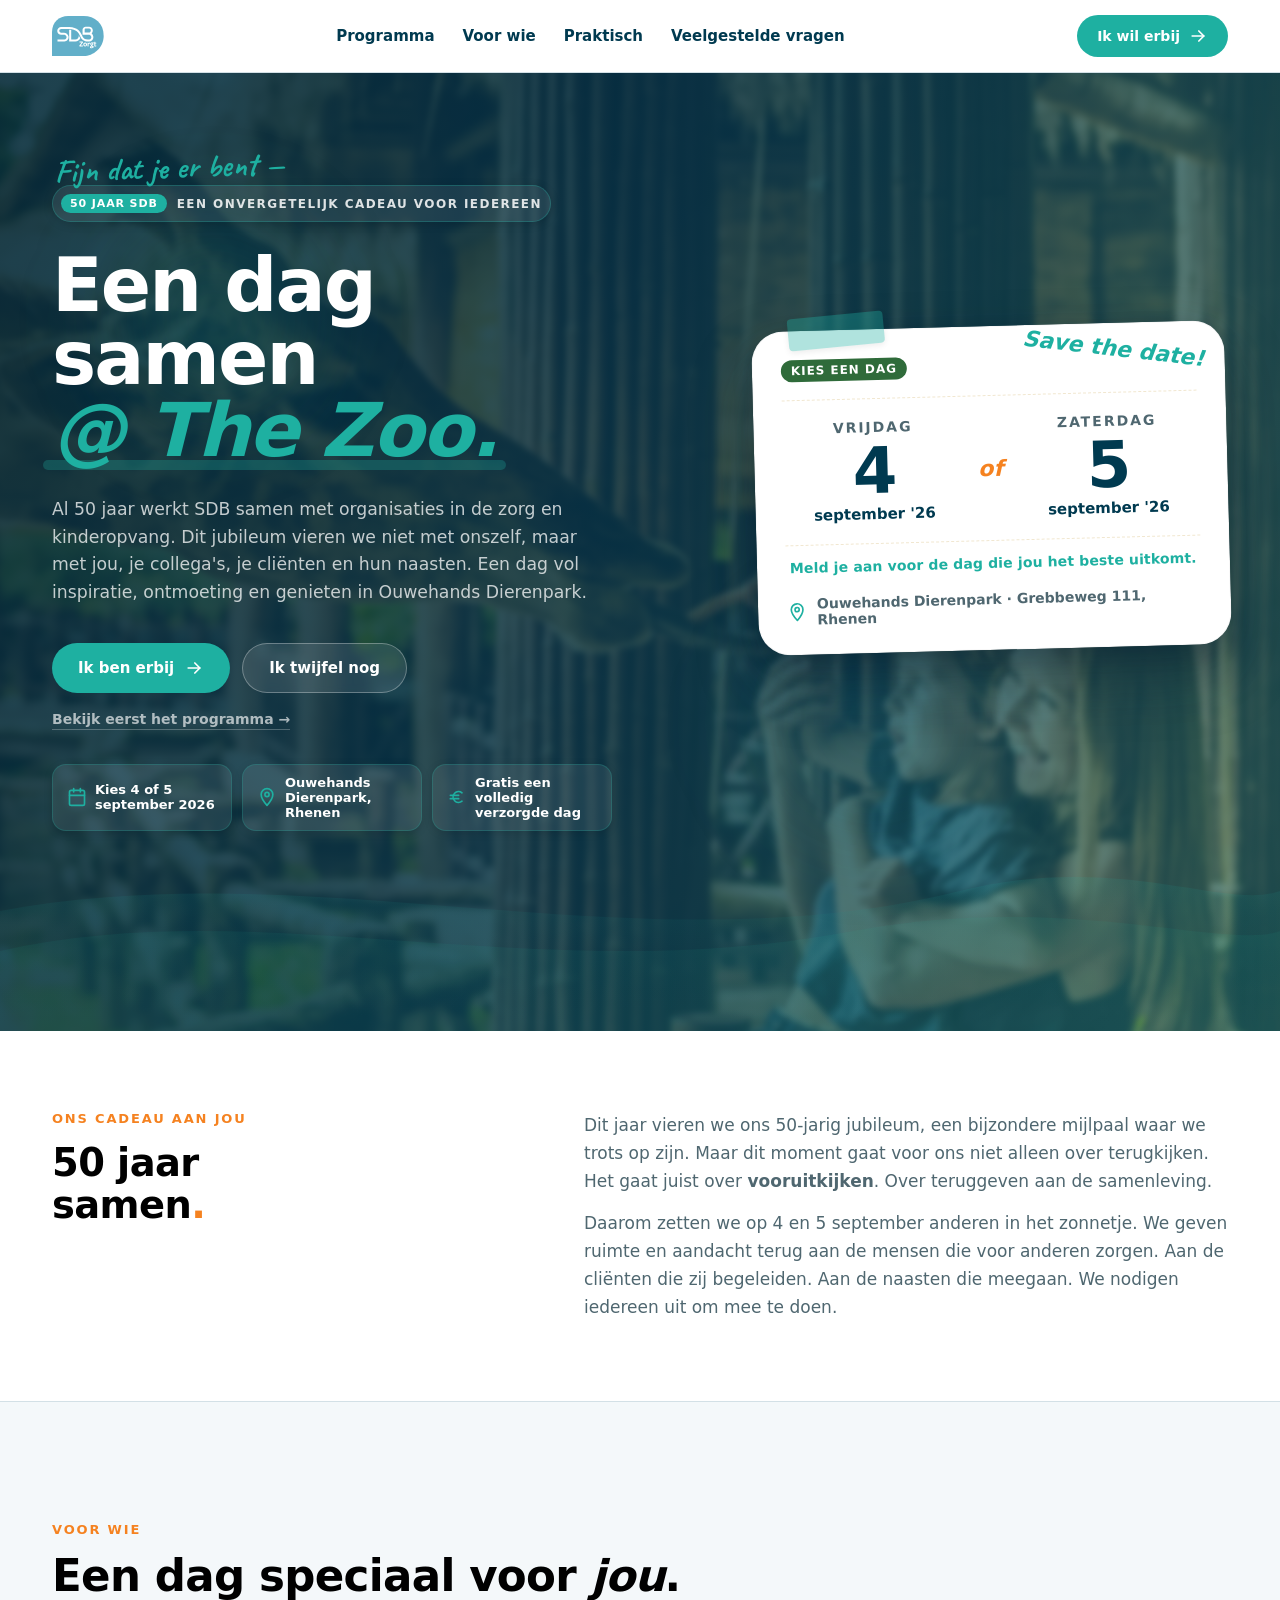
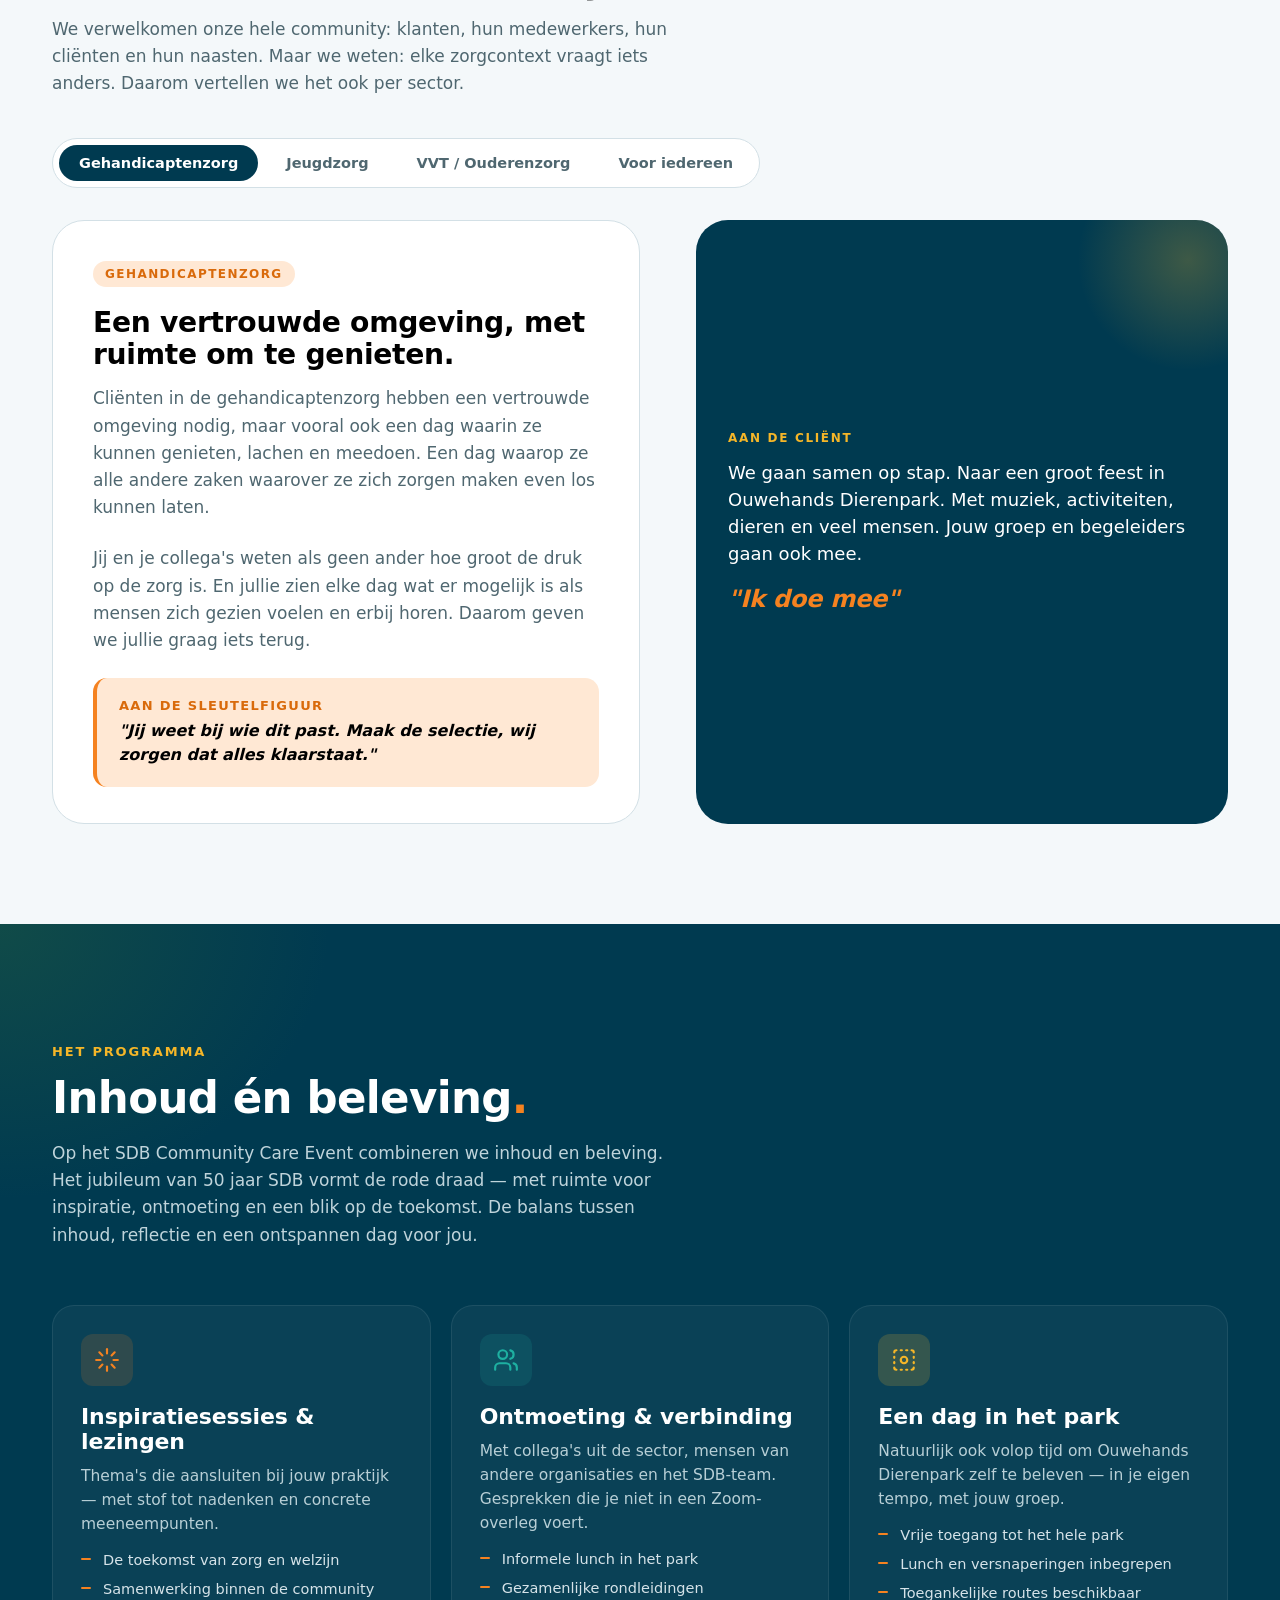
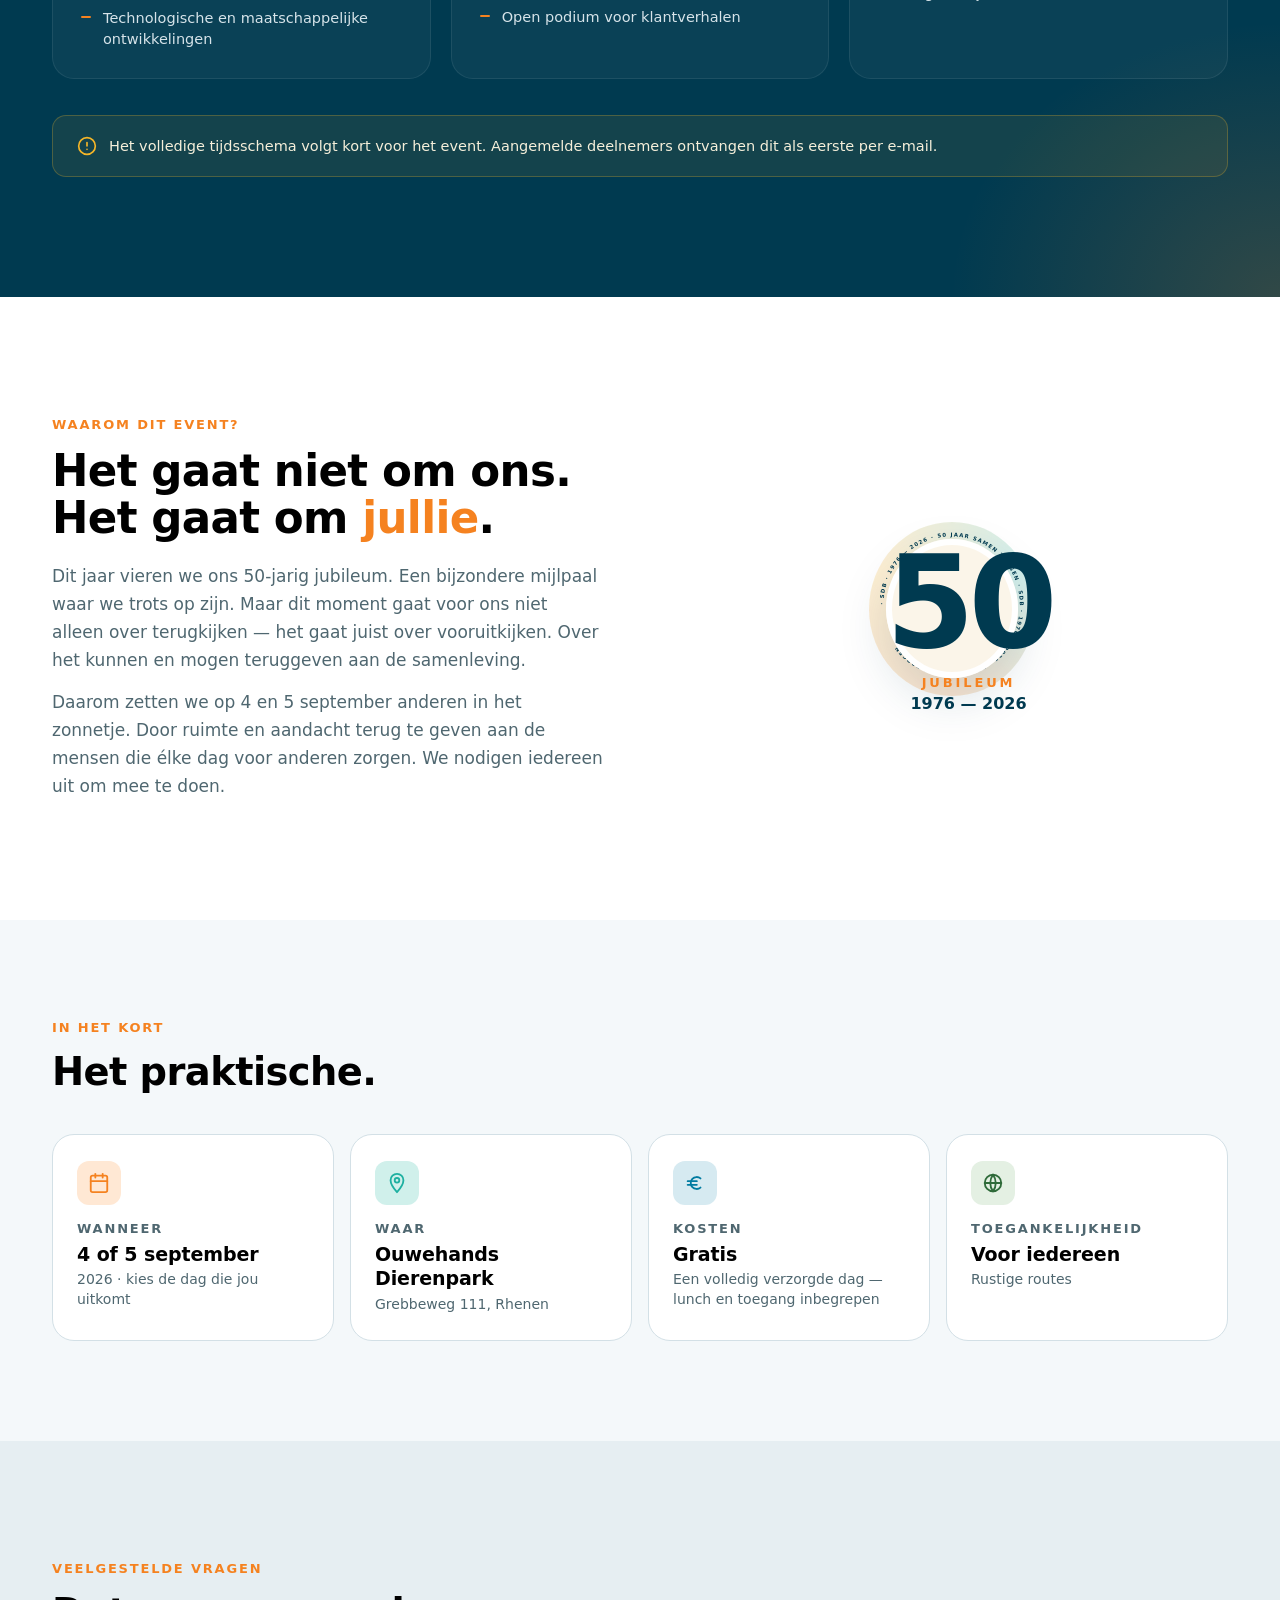
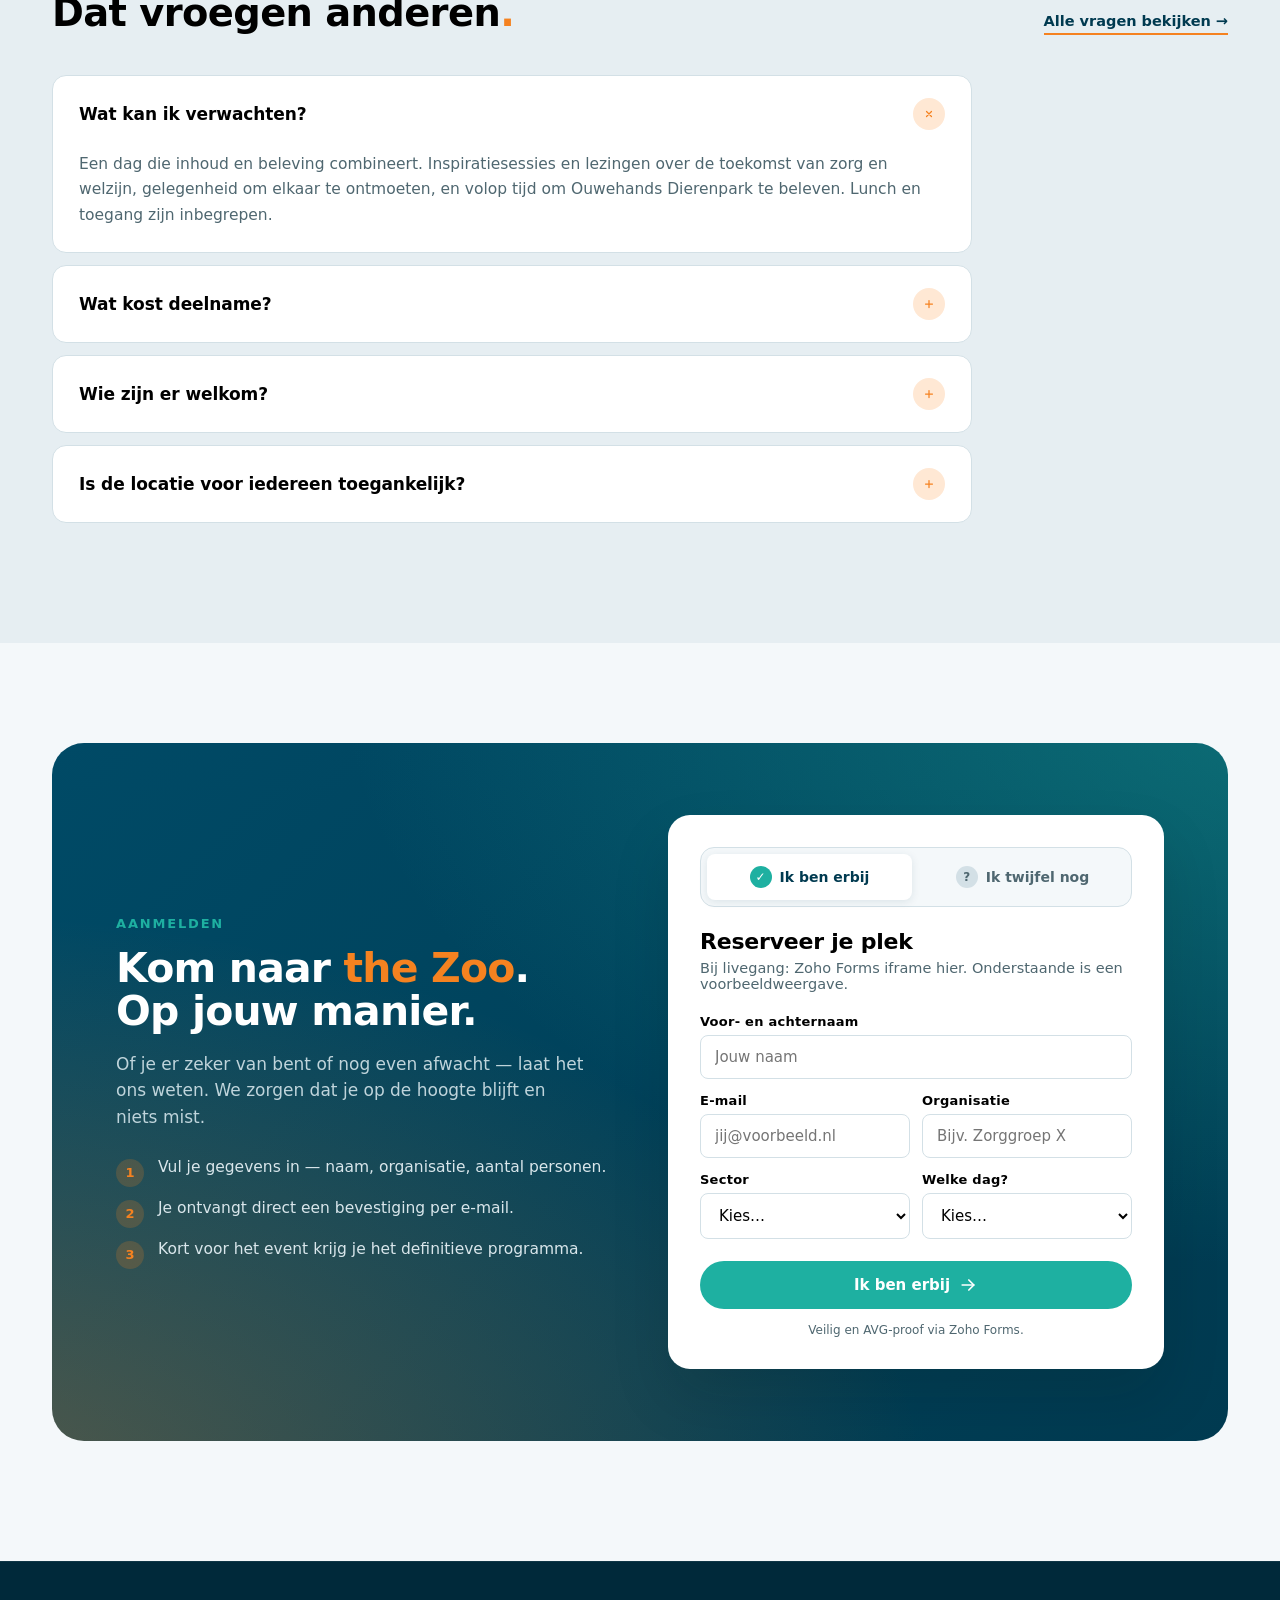
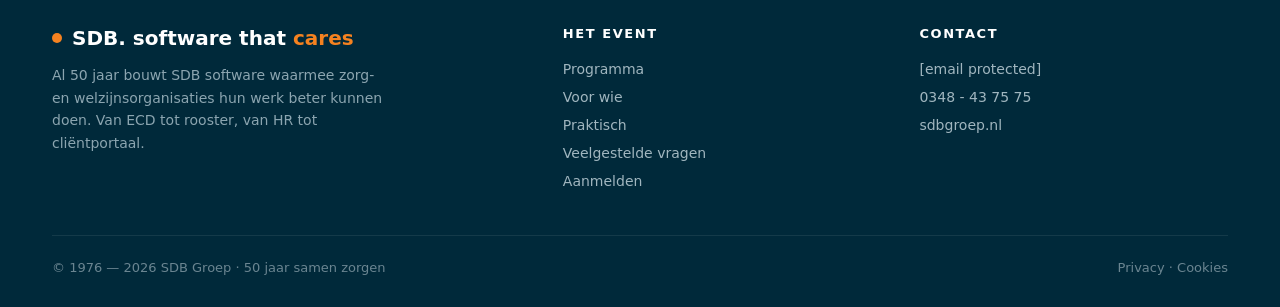
==== index.html @ 5f82a152 "Update index.html" ====
<!doctype html>
<html lang="nl">
<head>
<meta charset="utf-8" />
<meta name="viewport" content="width=device-width,initial-scale=1" />
<title>SDB Community Care Event @ The Zoo · 4 of 5 september 2026</title>
<meta name="description" content="SDB viert 50 jaar. Op 4 of 5 september organiseren we een bijzondere dag in Ouwehands Dierenpark — kies de dag die jou het beste uitkomt." />
<link rel="preconnect" href="https://fonts.googleapis.com" />
<link rel="preconnect" href="https://fonts.gstatic.com" crossorigin />
<link rel="stylesheet" href="https://fonts.googleapis.com/css2?family=Caveat:wght@600;700&display=swap" />
<link rel="stylesheet" href="colors_and_type.css" />
<style>
  * { box-sizing: border-box; margin: 0; padding: 0; }
  a { color: inherit; text-decoration: none; }
  img { display: block; max-width: 100%; }
  ::selection { background: #F58220; color: #fff; }

  :root {
    --event-green: #2F6B3A;        /* safari / park green */
    --event-green-deep: #1E4A26;
    --event-green-soft: #E4F0E3;
    --event-sun: #F5B628;           /* warm sunny accent */
    --event-sand: #FBF5E9;          /* warm cream for surfaces */
    --event-sand-deep: #F1E7D0;
  }

  body {
    background: var(--sdb-paper);
    overflow-x: hidden;
  }

  .wrap {
    width: 100%;
    max-width: 1240px;
    margin: 0 auto;
    padding: 0 32px;
  }
  @media (max-width: 640px) { .wrap { padding: 0 20px; } }

  /* ============ NAV ============ */
  .nav-outer {
    position: sticky; top: 0; z-index: 50;
    background: #fff;
    color: var(--sdb-navy);
    border-bottom: 1px solid var(--sdb-line);
    box-shadow: 0 1px 8px rgba(0,58,80,0.06);
  }
  .nav-links { color: var(--sdb-navy); }
  .nav-links a { color: var(--sdb-navy); font-weight: 700; }
  .nav-links a:hover { color: var(--sdb-teal); }
  .nav-logo { color: var(--sdb-navy); }
  .nav {
    display: flex; align-items: center; justify-content: space-between;
    height: 72px;
  }
  .nav-logo {
    display: flex; align-items: center;
    line-height: 1;
  }
  .nav-logo .dot { display: none; }
  .nav-logo svg.sdb-logo {
    height: 40px;
    width: auto;
    display: block;
  }
  .nav-links {
    display: flex; gap: 28px;
    font-weight: 700; font-size: 15px;
    color: var(--sdb-navy);
  }
  .nav-links a { color: var(--sdb-navy); }
  .nav-links a:hover { color: var(--sdb-teal); }
  .nav-cta {
    display: inline-flex; align-items: center; gap: 8px;
    padding: 11px 20px;
    background: var(--sdb-teal);
    color: #fff; border-radius: var(--r-pill);
    font-weight: 700; font-size: 14px;
    transition: background .15s ease, transform .15s ease;
  }
  .nav-cta:hover { background: #178A7D; }
  .nav-cta:active { transform: translateY(1px); }
  @media (max-width: 820px) { .nav-links { display: none; } }

  /* ============ HERO (navy/teal — huisstijl) ============ */
  /* ============ HERO (foto + navy/teal overlay) ============ */

  /* Blurred photo layer via pseudo-element so blur doesn't affect content */
  .hero::before {
    content: "";
    position: absolute; inset: 0; z-index: 0;
    background-image: url('dierentuin-header-v1.jpeg');
    background-size: 120%;
    background-position: center 35%;
    filter: blur(3px) brightness(0.7);
    transform: scale(1.05); /* prevent blur edge bleed */
  }

  .hero {
    position: relative;
    isolation: isolate;
    color: #fff;
    padding: 72px 0 200px;
    overflow: hidden;
  }

  /* Navy/teal gradient overlay on top of the photo */
  .hero::after {
    content: "";
    position: absolute; inset: 0; z-index: 1;
    background:
      linear-gradient(
        105deg,
        rgba(0, 42, 58, 0.82) 0%,
        rgba(0, 58, 80, 0.72) 45%,
        rgba(30, 176, 161, 0.35) 100%
      );
    pointer-events: none;
  }

  /* Glow orbs — subtle, on top of overlay */
  .hero .glow {
    position: absolute; z-index: 2; pointer-events: none;
    border-radius: 50%; filter: blur(40px);
    animation: glowDrift 16s ease-in-out infinite;
  }
  .hero .glow.g1 {
    top: 10%; left: 5%;
    width: 300px; height: 300px;
    background: radial-gradient(circle, rgba(30,176,161,0.18), transparent 70%);
  }
  .hero .glow.g2 {
    top: 50%; left: 55%;
    width: 340px; height: 340px;
    background: radial-gradient(circle, rgba(0,151,197,0.12), transparent 70%);
    animation-delay: -6s;
  }
  .hero .glow.g3 { display: none; }
  @keyframes glowDrift {
    0%,100% { transform: translate(0,0) scale(1); }
    50%     { transform: translate(16px,-12px) scale(1.07); }
  }

  /* Bottom wave */
  .hero .hills {
    position: absolute; left: 0; right: 0; bottom: 0; z-index: 3;
    width: 100%; height: 200px;
    pointer-events: none;
  }
  .hero .ribbon { display: none; }
  .hero .scene  { display: none; }
  .hero .sun    { display: none; }
  .hero .leaf   { display: none; }
  .hero-greeting {
    display: block;
    font-family: "Caveat", cursive;
    font-weight: 700;
    font-size: 32px;
    color: var(--sdb-teal);
    transform: rotate(-2deg);
    margin-bottom: 8px;
    margin-left: 2px;
    line-height: 1;
  }
  .hero-inner {
    position: relative; z-index: 4;
    display: grid;
    grid-template-columns: 1.15fr 0.85fr;
    gap: 64px;
    align-items: center;
  }
  @media (max-width: 960px) {
    .hero-inner { grid-template-columns: 1fr; gap: 48px; }
  }
  .hero-eyebrow {
    display: inline-flex; align-items: center; gap: 10px;
    padding: 8px 8px 8px 8px;
    border-radius: var(--r-pill);
    background: rgba(255,255,255,0.08);
    border: 1px solid rgba(30,176,161,0.3);
    font-weight: 700; font-size: 12px;
    letter-spacing: 0.12em; text-transform: uppercase;
    color: rgba(255,255,255,0.85);
    margin-bottom: 28px;
    box-shadow: 0 2px 10px rgba(0,0,0,0.15);
  }
  .hero-eyebrow .jubileum {
    background: var(--sdb-teal);
    color: #fff; font-weight: 700;
    padding: 3px 9px; border-radius: 999px;
    font-size: 11px;
    letter-spacing: 0.08em;
  }
  .hero h1 {
    font-weight: 700;
    font-size: clamp(42px, 5.8vw, 80px);
    line-height: 0.98;
    letter-spacing: -0.025em;
  }
  .hero h1 .acc { color: var(--sdb-teal); }
  .hero h1 .zoo {
    position: relative; display: inline-block;
    color: var(--sdb-teal);
    font-style: italic;
  }
  .hero h1 .zoo::after {
    content: ""; position: absolute;
    left: -2%; right: -2%; bottom: -2px; height: 10px;
    background: var(--sdb-teal);
    border-radius: 999px;
    opacity: 0.28;
  }
  .hero h1 { color: #fff; }
  .hero-sub {
    margin-top: 28px;
    font-size: clamp(17px, 1.35vw, 20px);
    line-height: 1.6;
    color: rgba(255,255,255,0.75);
    max-width: 560px;
  }
  .hero-ctas {
    margin-top: 36px;
    display: flex; gap: 12px; flex-wrap: wrap;
  }
  .btn {
    display: inline-flex; align-items: center; gap: 10px;
    padding: 15px 26px;
    border-radius: var(--r-pill);
    font-weight: 700; font-size: 15px;
    cursor: pointer; border: 0;
    transition: transform .15s ease, background .15s ease;
    font-family: var(--font-sans);
  }
  .btn-primary { background: var(--sdb-teal); color: #fff; }
  .btn-primary:hover { background: #178A7D; }
  .btn-primary:active { transform: translateY(1px); }
  .btn-ghost {
    background: rgba(255,255,255,0.1); color: #fff;
    border: 1.5px solid rgba(255,255,255,0.3);
    backdrop-filter: blur(4px); -webkit-backdrop-filter: blur(4px);
  }
  .btn-ghost:hover { border-color: rgba(255,255,255,0.7); background: rgba(255,255,255,0.15); }
  .hero .btn-ghost { backdrop-filter: blur(4px); -webkit-backdrop-filter: blur(4px); }
  .btn-dark { background: var(--sdb-navy); color: #fff; }
  .btn-dark:hover { background: var(--sdb-navy-2); }

  .hero-meta {
    margin-top: 36px;
    display: grid;
    grid-template-columns: repeat(3, 1fr);
    gap: 10px;
    font-size: 13.5px; font-weight: 700;
    color: #fff;
    max-width: 560px;
  }
  .hero-meta span {
    display: flex; align-items: center; gap: 8px;
    padding: 10px 14px;
    background: rgba(255,255,255,0.08);
    border: 1px solid rgba(30,176,161,0.25);
    border-radius: var(--r-md);
    box-shadow: 0 2px 8px rgba(0,0,0,0.12);
    font-size: 13px;
  }
  .hero-meta svg { flex: none; color: var(--sdb-teal); }

  .hero-cta-sub {
    margin-top: 16px;
  }
  .hero-cta-sub a {
    font-size: 14px; font-weight: 700;
    color: rgba(255,255,255,0.65);
    border-bottom: 1px solid rgba(255,255,255,0.25);
    padding-bottom: 2px;
    transition: color .15s ease, border-color .15s ease;
  }
  .hero-cta-sub a:hover {
    color: #fff;
    border-color: rgba(255,255,255,0.6);
  }
  .save-card {
    position: relative;
    background: #fff;
    color: var(--sdb-ink);
    border-radius: var(--r-xl);
    padding: 28px 28px 26px;
    box-shadow: 0 30px 60px rgba(0,20,40,0.35), 0 8px 20px rgba(0,20,40,0.15);
    transform: rotate(-1.5deg);
    border: 1px solid rgba(0,0,0,0.04);
  }
  .save-card::before {
    content: ""; position: absolute;
    top: -16px; left: 36px;
    width: 96px; height: 32px;
    background: rgba(30,176,161,0.35);
    border-radius: 4px;
    transform: rotate(-4deg);
    box-shadow: 0 2px 6px rgba(0,0,0,0.08);
  }
  .save-card-head {
    display: flex; align-items: center; gap: 10px;
    font-size: 12px; font-weight: 700;
    letter-spacing: 0.16em; text-transform: uppercase;
    color: var(--event-green);
    margin-bottom: 18px;
  }
  .save-card-head .pill {
    background: var(--event-green); color: #fff;
    padding: 4px 10px; border-radius: 999px;
    letter-spacing: 0.08em;
  }
  .save-date {
    display: grid;
    grid-template-columns: 1fr auto 1fr;
    gap: 14px; align-items: center;
    padding: 20px 0;
    border-top: 1.5px dashed var(--event-sand-deep);
    border-bottom: 1.5px dashed var(--event-sand-deep);
  }
  .save-date .d {
    text-align: center;
  }
  .save-date .d .day {
    font-size: 14px; font-weight: 700;
    letter-spacing: 0.14em; text-transform: uppercase;
    color: var(--fg-2);
  }
  .save-date .d .n {
    font-size: 64px; font-weight: 700;
    line-height: 1; letter-spacing: -0.04em;
    color: var(--sdb-navy);
    margin: 4px 0 2px;
  }
  .save-date .d .m {
    font-size: 15px; font-weight: 700;
    color: var(--sdb-navy);
  }
  .save-date .amp {
    font-size: 22px; font-weight: 700;
    color: var(--sdb-orange);
    font-style: italic;
    letter-spacing: 0.02em;
    align-self: center;
    text-transform: lowercase;
  }
  .save-foot {
    margin-top: 20px;
    display: flex; gap: 10px; align-items: center;
    font-size: 14px; color: var(--fg-2);
    font-weight: 700;
  }
  .save-foot svg { color: var(--sdb-teal); flex: none; }
  .save-hint {
    margin-top: 14px;
    font-size: 14px;
    font-weight: 600;
    color: var(--sdb-teal);
    text-align: center;
    letter-spacing: 0.01em;
  }
  .save-scribble {
    position: absolute; top: 12px; right: 18px;
    font-size: 22px; color: var(--sdb-teal);
    font-weight: 700; font-style: italic;
    transform: rotate(8deg);
  }

  /* ============ WELCOME / INTRO BAND ============ */
  .intro-band {
    background: #fff;
    padding: 80px 0;
    border-bottom: 1px solid var(--sdb-line);
  }
  .intro-grid {
    display: grid;
    grid-template-columns: 1fr 1.4fr;
    gap: 72px;
    align-items: start;
  }
  @media (max-width: 900px) { .intro-grid { grid-template-columns: 1fr; gap: 32px; } }
  .eyebrow {
    font-weight: 700; font-size: 13px;
    letter-spacing: 0.14em; text-transform: uppercase;
    color: var(--sdb-orange); margin-bottom: 16px;
  }
  .intro-grid h2 {
    font-weight: 700; font-size: clamp(28px, 3vw, 42px);
    line-height: 1.1; letter-spacing: -0.015em;
  }
  .intro-grid h2 .hl { color: var(--sdb-orange); }
  .intro-grid p {
    font-size: 17px; line-height: 1.65; color: var(--fg-2);
  }
  .intro-grid p + p { margin-top: 14px; }

  /* ============ AUDIENCE / DOELGROEP ============ */
  .audience {
    padding: 120px 0 100px;
    background: var(--sdb-paper);
  }
  .aud-head {
    max-width: 780px;
    margin-bottom: 40px;
  }
  .aud-head h2 {
    font-weight: 700; font-size: clamp(32px, 3.4vw, 48px);
    line-height: 1.08; letter-spacing: -0.015em;
    margin-bottom: 16px;
  }
  .aud-head p {
    font-size: 17px; line-height: 1.6; color: var(--fg-2);
    max-width: 60ch;
  }

  .aud-tabs {
    display: flex; gap: 8px;
    padding: 6px;
    background: #fff;
    border: 1px solid var(--sdb-line);
    border-radius: var(--r-pill);
    margin-bottom: 32px;
    width: fit-content;
    max-width: 100%;
    overflow-x: auto;
    scrollbar-width: none;
  }
  .aud-tabs::-webkit-scrollbar { display: none; }
  .aud-tab {
    padding: 10px 20px;
    border-radius: var(--r-pill);
    font-weight: 700; font-size: 14.5px;
    cursor: pointer; background: transparent;
    border: 0; color: var(--fg-2);
    font-family: var(--font-sans);
    white-space: nowrap;
    transition: background .15s ease, color .15s ease;
  }
  .aud-tab:hover { color: var(--sdb-ink); }
  .aud-tab.active {
    background: var(--sdb-navy); color: #fff;
  }

  .aud-panel {
    display: none;
    grid-template-columns: 1.05fr 0.95fr;
    gap: 56px;
    align-items: stretch;
  }
  .aud-panel.active { display: grid; }
  @media (max-width: 900px) { .aud-panel.active { grid-template-columns: 1fr; gap: 32px; } }

  .aud-body {
    background: #fff;
    border: 1px solid var(--sdb-line);
    border-radius: var(--r-xl);
    padding: 40px 40px 36px;
    display: flex; flex-direction: column;
  }
  @media (max-width: 640px) { .aud-body { padding: 28px; } }

  .aud-body .badge {
    display: inline-flex; align-items: center; gap: 8px;
    align-self: flex-start;
    font-size: 12px; font-weight: 700;
    letter-spacing: 0.12em; text-transform: uppercase;
    padding: 6px 12px; border-radius: 999px;
    margin-bottom: 20px;
  }
  .aud-body h3 {
    font-weight: 700; font-size: clamp(24px, 2.2vw, 32px);
    line-height: 1.15; letter-spacing: -0.01em;
    margin-bottom: 14px;
  }
  .aud-body .lede {
    font-size: 17px; line-height: 1.6; color: var(--fg-2);
    margin-bottom: 24px;
  }
  .aud-callout {
    background: var(--sdb-orange-soft);
    border-radius: var(--r-md);
    padding: 20px 22px;
    margin-top: auto;
    border-left: 4px solid var(--sdb-orange);
  }
  .aud-callout b {
    display: block;
    font-weight: 700; font-size: 13px;
    letter-spacing: 0.1em; text-transform: uppercase;
    color: var(--sdb-orange-deep);
    margin-bottom: 6px;
  }
  .aud-callout p {
    font-size: 16px; line-height: 1.5;
    color: var(--sdb-ink); font-weight: 700;
    font-style: italic;
  }

  .aud-side {
    display: flex; flex-direction: column; gap: 16px;
  }
  .aud-quote {
    background: var(--sdb-navy);
    color: #fff;
    border-radius: var(--r-xl);
    padding: 32px;
    flex: 1;
    display: flex; flex-direction: column;
    justify-content: center;
    position: relative; overflow: hidden;
  }
  .aud-quote::before {
    content: ""; position: absolute;
    top: -80px; right: -80px;
    width: 240px; height: 240px;
    background: radial-gradient(circle, rgba(245,182,40,0.25), transparent 65%);
  }
  .aud-quote .who {
    position: relative; z-index: 1;
    font-size: 12px; font-weight: 700;
    letter-spacing: 0.14em; text-transform: uppercase;
    color: var(--event-sun);
    margin-bottom: 14px;
  }
  .aud-quote .msg {
    position: relative; z-index: 1;
    font-size: 18px; line-height: 1.5;
    color: #fff;
  }
  .aud-quote .sign {
    position: relative; z-index: 1;
    margin-top: 18px;
    font-size: 24px; font-weight: 700;
    letter-spacing: -0.01em;
    color: var(--sdb-orange);
    font-style: italic;
  }

  /* per-audience accent colors */
  .aud-panel[data-aud="ghz"] .aud-body .badge { background: var(--sdb-orange-soft); color: var(--sdb-orange-deep); }
  .aud-panel[data-aud="jeugd"] .aud-body .badge { background: var(--sdb-teal-soft); color: var(--sdb-teal); }
  .aud-panel[data-aud="vvt"] .aud-body .badge { background: var(--sdb-sky-soft); color: var(--sdb-blue-deep); }

  /* ============ PROGRAMMA ============ */
  .programma {
    background: var(--sdb-navy);
    color: #fff;
    padding: 120px 0;
    position: relative;
    overflow: hidden;
  }
  .programma::before {
    content: ""; position: absolute; inset: 0;
    background:
      radial-gradient(ellipse 600px 500px at 0% 0%, rgba(47,107,58,0.35), transparent 55%),
      radial-gradient(ellipse 600px 500px at 100% 100%, rgba(245,130,32,0.2), transparent 55%);
  }
  .programma .wrap { position: relative; z-index: 1; }
  .prog-head { max-width: 680px; margin-bottom: 56px; }
  .prog-head .eyebrow { color: var(--event-sun); }
  .prog-head h2 {
    font-weight: 700; font-size: clamp(32px, 3.4vw, 48px);
    line-height: 1.08; letter-spacing: -0.015em;
    margin-bottom: 18px;
  }
  .prog-head h2 .hl { color: var(--sdb-orange); }
  .prog-head p {
    font-size: 17px; line-height: 1.6; color: #BFD4DB;
    max-width: 58ch;
  }

  .prog-grid {
    display: grid; grid-template-columns: repeat(3, 1fr); gap: 20px;
  }
  @media (max-width: 900px) { .prog-grid { grid-template-columns: 1fr; } }

  .prog-card {
    background: rgba(255,255,255,0.04);
    border: 1px solid rgba(255,255,255,0.08);
    border-radius: var(--r-lg);
    padding: 28px;
    transition: background .2s ease, transform .2s ease;
  }
  .prog-card:hover {
    background: rgba(255,255,255,0.07);
    transform: translateY(-2px);
  }
  .prog-card .icon {
    width: 52px; height: 52px;
    border-radius: 12px;
    display: grid; place-items: center;
    margin-bottom: 18px;
  }
  .prog-card:nth-child(1) .icon { background: rgba(245,130,32,0.15); color: var(--sdb-orange); }
  .prog-card:nth-child(2) .icon { background: rgba(30,176,161,0.15); color: var(--sdb-teal); }
  .prog-card:nth-child(3) .icon { background: rgba(245,182,40,0.18); color: var(--event-sun); }
  .prog-card h3 {
    font-weight: 700; font-size: 22px;
    letter-spacing: -0.005em;
    margin-bottom: 10px;
  }
  .prog-card p {
    font-size: 15.5px; line-height: 1.55; color: #B8CFD6;
  }
  .prog-card ul {
    margin-top: 14px;
    list-style: none;
    display: grid; gap: 8px;
  }
  .prog-card ul li {
    font-size: 14.5px; line-height: 1.45; color: #D6E3E9;
    padding-left: 22px; position: relative;
  }
  .prog-card ul li::before {
    content: ""; position: absolute;
    left: 0; top: 8px;
    width: 10px; height: 2px;
    background: var(--sdb-orange);
    border-radius: 2px;
  }

  .prog-note {
    margin-top: 36px;
    padding: 20px 24px;
    background: rgba(245,182,40,0.08);
    border: 1px solid rgba(245,182,40,0.25);
    border-radius: var(--r-md);
    font-size: 14.5px; color: #F5EFDA;
    display: flex; align-items: center; gap: 12px;
  }
  .prog-note svg { color: var(--event-sun); flex: none; }

  /* ============ WAAROM ============ */
  .why {
    padding: 120px 0;
    background: #fff;
  }
  .why-grid {
    display: grid;
    grid-template-columns: 1fr 1fr;
    gap: 72px;
    align-items: center;
  }
  @media (max-width: 900px) { .why-grid { grid-template-columns: 1fr; gap: 40px; } }
  .why-copy h2 {
    font-weight: 700; font-size: clamp(32px, 3.4vw, 48px);
    line-height: 1.08; letter-spacing: -0.015em;
    margin-bottom: 20px;
  }
  .why-copy h2 .hl { color: var(--sdb-orange); }
  .why-copy p {
    font-size: 17px; line-height: 1.65; color: var(--fg-2);
  }
  .why-copy p + p { margin-top: 14px; }
  .jubilee-stamp {
    position: relative;
    aspect-ratio: 1 / 1;
    max-width: 420px;
    margin: 0 auto;
    display: grid; place-items: center;
  }
  .jubilee-stamp .ring {
    position: absolute; inset: 0;
    border-radius: 50%;
    background:
      radial-gradient(circle at 30% 30%, rgba(245,130,32,0.18), transparent 60%),
      conic-gradient(from 180deg, var(--sdb-orange) 0deg, var(--event-sun) 120deg, var(--sdb-teal) 240deg, var(--sdb-orange) 360deg);
    opacity: 0.2;
    animation: spin 40s linear infinite;
  }
  @keyframes spin { to { transform: rotate(360deg); } }
  .jubilee-stamp .inner {
    position: relative;
    width: 80%; height: 80%;
    border-radius: 50%;
    background: var(--event-sand);
    display: grid; place-items: center;
    box-shadow: inset 0 0 0 6px #fff, 0 20px 50px rgba(0,58,80,0.15);
  }
  .jubilee-stamp .inner .year-big {
    font-size: clamp(72px, 10vw, 128px);
    font-weight: 700;
    line-height: 1; letter-spacing: -0.05em;
    color: var(--sdb-navy);
  }
  .jubilee-stamp .inner .lab {
    font-size: 13px; font-weight: 700;
    letter-spacing: 0.22em; text-transform: uppercase;
    color: var(--sdb-orange);
    margin-top: 8px;
  }
  .jubilee-stamp .inner .jr {
    font-size: 16px; font-weight: 700;
    color: var(--sdb-navy); margin-top: 4px;
  }
  /* curved text around ring */
  .jubilee-stamp svg.curved {
    position: absolute; inset: 0;
    animation: spin 60s linear infinite reverse;
  }
  .jubilee-stamp svg.curved text {
    fill: var(--sdb-navy);
    font-size: 13px; font-weight: 700;
    letter-spacing: 0.22em; text-transform: uppercase;
  }

  /* ============ PRACTISCH ============ */
  .practical {
    padding: 100px 0;
    background: var(--sdb-paper);
  }
  .practical-head { margin-bottom: 40px; max-width: 640px; }
  .practical-head h2 {
    font-weight: 700; font-size: clamp(28px, 3vw, 40px);
    line-height: 1.1; letter-spacing: -0.015em;
  }
  .practical-grid {
    display: grid; grid-template-columns: repeat(4, 1fr); gap: 16px;
  }
  @media (max-width: 900px) { .practical-grid { grid-template-columns: 1fr 1fr; } }
  @media (max-width: 540px) { .practical-grid { grid-template-columns: 1fr; } }
  .prac-card {
    background: #fff;
    border: 1px solid var(--sdb-line);
    border-radius: var(--r-lg);
    padding: 26px 24px;
  }
  .prac-card .ic {
    width: 44px; height: 44px; border-radius: 12px;
    display: grid; place-items: center;
    margin-bottom: 16px;
  }
  .prac-card:nth-child(1) .ic { background: var(--sdb-orange-soft); color: var(--sdb-orange); }
  .prac-card:nth-child(2) .ic { background: var(--sdb-teal-soft); color: var(--sdb-teal); }
  .prac-card:nth-child(3) .ic { background: var(--sdb-sky-soft); color: var(--sdb-blue-deep); }
  .prac-card:nth-child(4) .ic { background: var(--event-green-soft); color: var(--event-green); }
  .prac-card h4 {
    font-weight: 700; font-size: 13px;
    letter-spacing: 0.14em; text-transform: uppercase;
    color: var(--fg-2); margin-bottom: 6px;
  }
  .prac-card .val {
    font-weight: 700; font-size: 19px;
    letter-spacing: -0.005em;
    color: var(--sdb-ink);
    line-height: 1.3;
  }
  .prac-card .sub {
    font-size: 14px; color: var(--fg-2);
    margin-top: 4px; line-height: 1.4;
  }

  /* ============ FAQ TEASER ============ */
  .faq-teaser {
    padding: 120px 0;
    background: var(--bg-panel);
  }
  .faq-teaser-head {
    display: flex; justify-content: space-between; align-items: flex-end;
    gap: 40px; margin-bottom: 40px; flex-wrap: wrap;
  }
  .faq-teaser-head h2 {
    font-weight: 700; font-size: clamp(28px, 3vw, 42px);
    line-height: 1.1; letter-spacing: -0.015em;
  }
  .faq-teaser-head h2 .hl { color: var(--sdb-orange); }
  .faq-teaser-head a {
    display: inline-flex; align-items: center; gap: 8px;
    font-weight: 700; font-size: 14.5px;
    color: var(--sdb-navy);
    padding-bottom: 4px;
    border-bottom: 2px solid var(--sdb-orange);
  }
  .faq-list {
    display: grid; gap: 12px;
    max-width: 920px;
  }
  .faq-item {
    background: #fff; border: 1px solid var(--sdb-line);
    border-radius: var(--r-md);
    overflow: hidden;
  }
  .faq-item summary {
    list-style: none; cursor: pointer;
    padding: 22px 26px;
    display: flex; align-items: center; justify-content: space-between;
    gap: 24px;
    font-weight: 700; font-size: 17px;
    letter-spacing: -0.005em;
  }
  .faq-item summary::-webkit-details-marker { display: none; }
  .faq-item summary .chev {
    width: 32px; height: 32px; border-radius: 50%;
    background: var(--sdb-orange-soft); color: var(--sdb-orange);
    display: grid; place-items: center; flex: none;
    transition: transform .2s ease;
  }
  .faq-item[open] summary .chev { transform: rotate(45deg); }
  .faq-item .answer {
    padding: 0 26px 24px;
    font-size: 15.5px; line-height: 1.65; color: var(--fg-2);
  }

  /* ============ CTA / REGISTER ============ */
  .register {
    padding: 100px 0 120px;
  }
  .register-card {
    background:
      radial-gradient(ellipse at 110% -10%, rgba(30,176,161,0.45), transparent 55%),
      radial-gradient(ellipse at -10% 110%, rgba(245,130,32,0.35), transparent 55%),
      linear-gradient(135deg, #004A66 0%, var(--sdb-navy) 100%);
    color: #fff;
    border-radius: var(--r-xl);
    padding: 72px 64px;
    display: grid; grid-template-columns: 1fr 1fr;
    gap: 56px; align-items: center;
    position: relative; overflow: hidden;
  }
  @media (max-width: 900px) {
    .register-card { grid-template-columns: 1fr; padding: 48px 32px; gap: 32px; }
  }
  .register-card h2 {
    font-weight: 700; font-size: clamp(30px, 3.2vw, 48px);
    line-height: 1.05; letter-spacing: -0.02em;
  }
  .register-card h2 .acc { color: var(--sdb-orange); }
  .register-card h2 .sun { color: var(--event-sun); font-style: italic; }
  .register-card .lede {
    margin-top: 18px;
    font-size: 17px; line-height: 1.55;
    color: #BFD4DB; max-width: 44ch;
  }
  .register-steps {
    margin-top: 28px;
    display: grid; gap: 12px;
  }
  .register-steps li {
    display: flex; gap: 14px; align-items: flex-start;
    list-style: none;
    font-size: 15.5px; color: #D9E6EB;
  }
  .register-steps li span.n {
    flex: none;
    width: 28px; height: 28px; border-radius: 50%;
    background: rgba(245,130,32,0.2);
    color: var(--sdb-orange);
    display: grid; place-items: center;
    font-weight: 700; font-size: 13px;
    margin-top: 1px;
  }
  .register-form {
    background: #fff;
    border-radius: var(--r-lg);
    padding: 32px;
    color: var(--sdb-ink);
    box-shadow: var(--shadow-lg);
  }
  .register-form h3 {
    font-weight: 700; font-size: 22px;
    letter-spacing: -0.01em;
    margin-bottom: 6px;
  }
  .register-form .sub {
    font-size: 14.5px; color: var(--fg-2);
    margin-bottom: 22px;
  }
  .rf-group { margin-bottom: 14px; }
  .rf-group label {
    display: block;
    font-size: 13px; font-weight: 700;
    letter-spacing: 0.02em;
    margin-bottom: 6px;
    color: var(--sdb-ink);
  }
  .rf-group input, .rf-group select {
    width: 100%;
    padding: 12px 14px;
    border: 1.5px solid var(--sdb-line);
    border-radius: var(--r-sm);
    background: #fff;
    font-family: var(--font-sans);
    font-size: 15px;
    color: var(--sdb-ink);
    transition: border-color .15s ease, box-shadow .15s ease;
  }
  .rf-group input:focus, .rf-group select:focus {
    outline: none;
    border-color: var(--sdb-orange);
    box-shadow: 0 0 0 3px rgba(245,130,32,0.15);
  }
  .rf-row { display: grid; grid-template-columns: 1fr 1fr; gap: 12px; }
  @media (max-width: 540px) { .rf-row { grid-template-columns: 1fr; } }
  .rf-submit {
    width: 100%;
    margin-top: 8px;
    padding: 14px 18px;
    background: var(--sdb-teal);
    color: #fff;
    border: 0;
    border-radius: var(--r-pill);
    font-weight: 700; font-size: 15px;
    font-family: var(--font-sans);
    cursor: pointer;
    display: inline-flex; justify-content: center; align-items: center; gap: 8px;
    transition: background .15s ease, transform .15s ease;
  }
  .rf-submit:hover { background: #178A7D; }
  .rf-submit:active { transform: translateY(1px); }
  .rf-embed-note {
    margin-top: 14px;
    font-size: 12px; color: var(--fg-2);
    text-align: center;
  }

  /* Intent toggle */
  .intent-toggle {
    display: grid; grid-template-columns: 1fr 1fr;
    gap: 8px; margin-bottom: 22px;
    background: var(--sdb-paper);
    border: 1px solid var(--sdb-line);
    border-radius: var(--r-md);
    padding: 6px;
  }
  .intent-btn {
    padding: 12px 14px;
    border-radius: var(--r-sm);
    font-weight: 700; font-size: 14px;
    cursor: pointer; border: 0;
    background: transparent;
    color: var(--fg-2);
    font-family: var(--font-sans);
    transition: background .15s ease, color .15s ease;
    display: flex; align-items: center; justify-content: center; gap: 8px;
  }
  .intent-btn .intent-icon {
    width: 22px; height: 22px; border-radius: 50%;
    background: var(--sdb-line);
    display: inline-flex; align-items: center; justify-content: center;
    font-size: 12px; font-weight: 900;
    transition: background .15s ease, color .15s ease;
    flex: none;
  }
  .intent-btn.active {
    background: #fff;
    color: var(--sdb-navy);
    box-shadow: 0 2px 8px rgba(0,58,80,0.1);
  }
  .intent-btn.active .intent-icon {
    background: var(--sdb-teal);
    color: #fff;
  }
  /* Ghost submit variant for twijfel form */
  .rf-submit--ghost {
    background: transparent;
    color: var(--sdb-teal);
    border: 2px solid var(--sdb-teal);
  }
  .rf-submit--ghost:hover {
    background: var(--sdb-teal);
    color: #fff;
  }
  footer {
    background: var(--sdb-navy-2);
    color: #B8CCD4;
    padding: 64px 0 32px;
    border-top: 1px solid rgba(255,255,255,0.06);
  }
  .foot-grid {
    display: grid; grid-template-columns: 1.5fr 1fr 1fr;
    gap: 48px;
    padding-bottom: 40px;
    border-bottom: 1px solid rgba(255,255,255,0.08);
  }
  @media (max-width: 900px) { .foot-grid { grid-template-columns: 1fr 1fr; } }
  @media (max-width: 540px) { .foot-grid { grid-template-columns: 1fr; } }
  .foot-brand .logo {
    display: flex; align-items: center; gap: 10px;
    font-weight: 700; color: #fff; font-size: 20px;
    margin-bottom: 14px;
  }
  .foot-brand .logo .dot {
    width: 10px; height: 10px; border-radius: 50%;
    background: var(--sdb-orange);
  }
  .foot-brand .logo .cares { color: var(--sdb-orange); }
  .foot-brand p { font-size: 14px; line-height: 1.6; max-width: 38ch; color: #8BA5B0; }
  .foot-col h5 {
    color: #fff; font-weight: 700; font-size: 13px;
    letter-spacing: 0.12em; text-transform: uppercase;
    margin-bottom: 14px;
  }
  .foot-col a, .foot-col span {
    display: block; font-size: 14px; line-height: 2;
    color: #A0B6BF;
  }
  .foot-col a:hover { color: #fff; }
  .foot-bot {
    padding-top: 24px;
    display: flex; justify-content: space-between; gap: 16px; flex-wrap: wrap;
    font-size: 13px; color: #6A8591;
  }
  .foot-bot a:hover { color: #fff; }

  .ic { width: 20px; height: 20px; stroke-width: 2; }

  /* scroll-reveal */
  .reveal { opacity: 0; transform: translateY(20px); transition: opacity .6s ease, transform .6s ease; }
  .reveal.in { opacity: 1; transform: none; }
</style>
</head>
<body>

<!-- ============== NAV ============== -->
<div class="nav-outer">
  <div class="wrap">
    <nav class="nav" aria-label="Primary">
      <a class="nav-logo" href="#top" aria-label="SDB Community Care Event">
        <svg class="sdb-logo" xmlns="http://www.w3.org/2000/svg" viewBox="0 0 500 387" aria-hidden="true">
          <path fill="#62afc9" d="M306.62,0h-149.83C64.74,0,0,61.37,0,156.79v229.97h306.62c89.32,0,193.38-77.07,193.38-196.86C500,69.75,413.42,0,306.62,0Z"/>
          <path fill="#fff" d="M262.19,193.09c-1.02-2.03-2.05-4.06-3.08-6.1v6.5c0,18.18-14.79,32.91-33.04,32.91h-40.24v-91.45c-6.05-.83-12.61-1.4-19.71-1.7v112.85h59.95c21.42,0,39.91-12.78,48.18-31.08-1.89-2.91-3.67-5.92-5.35-8.98-2.34-4.26-4.54-8.62-6.71-12.96h0Z"/>
          <path fill="#fff" d="M383.89,169.4h0c6.76-6.86,11-18.43,11.21-28.75.42-20.28-16.58-36.48-36.87-36.48h-32.71c-16.59,0-30.03,13.46-29.99,30.05l.12,46.85h59.54c10.64,0,20.47,6.4,24.14,16.38,5.49,14.9-5.46,28.96-19.63,28.96h-12.67c-29.58,0-41.56-11.58-51.61-29.1-2.67-4.64-5.19-9.69-7.88-15.06-16.36-32.71-36.44-72.88-121.9-75.94-6.39-.23-20.28-.06-20.28-.06h-56.43c-21.11,0-38.82,17.04-38.43,38.15.39,21.11,17.74,36.66,38.99,36.66h26.01c10.64,0,20.47,6.4,24.15,16.38,5.49,14.9-5.46,28.96-19.63,28.96H53.25v19.71h66.63c25.55,0,45.68-23.61,39.74-50.15-4.58-20.43-23.27-34.6-44.21-34.6h-26.83c-9.98,0-18.47-7.99-18.33-17.97.15-10.49,8.74-17.43,19.29-17.43h56.26c7.05-.21,13.66-.18,19.85.05,72.99,2.71,88.88,34.36,104.22,65.04,3.95,7.89,7.94,15.86,12.82,23.19,3.62,5.42,7.75,10.48,12.74,14.91,9.39,8.39,21.81,14.5,39.66,16.37,3.97.41,7.96.61,11.96.6h12.48c22.51,0,40.82-18.31,40.82-40.82,0-13.36-6.48-28.45-16.46-35.9ZM375.79,139.52c-.18,10.43-8.72,21.08-19.2,21.08h-40.47v-27.05c0-5.68,5.07-11.48,10.75-11.48h32.75c9.07,0,16.32,8.38,16.17,17.45Z"/>
          <path fill="#fff" d="M264.3,289.94c0-3.19,1.06-4.56,3.12-7.38l19.7-27.15h-17.64c-3.12,0-4.71-1.22-4.71-4.34v-.68c0-2.97,1.6-4.33,4.71-4.33h25.1c4.18,0,5.78,2.21,5.78,4.56v.68c0,3.19-1.29,4.79-3.12,7.3l-20,27.3h18.86c3.19,0,4.87,1.22,4.87,4.33v.68c0,2.97-1.67,4.33-4.87,4.33h-26.08c-4.11,0-5.7-2.28-5.7-4.64v-.68Z"/>
          <path fill="#fff" d="M320.96,257.31c10.72,0,17.87,7.6,17.87,19.54s-7.15,19.32-18.02,19.32-17.95-7.6-17.95-19.47,7.15-19.39,18.1-19.39ZM320.88,265.52c-5.02,0-8.29,3.8-8.29,11.18s3.27,11.18,8.29,11.18,8.14-3.88,8.14-11.1-3.19-11.26-8.14-11.26Z"/>
          <path fill="#fff" d="M367.59,263.62c0,4.64-3.27,6.08-3.42,6.01-.91-1.06-2.28-1.9-4.18-1.9-4.26,0-6.16,3.95-6.16,11.48v11.41c0,3.57-1.67,4.94-4.56,4.94h-1.06c-2.89,0-4.64-1.29-4.64-4.94v-31.79c0-.38,1.67-1.14,3.73-1.14,2.43,0,4.33,1.06,5.17,3.95.3,1.06.53,2.28.61,3.57,1.14-4.94,4.03-7.99,8.21-7.99,3.95,0,6.31,2.59,6.31,6.39Z"/>
          <path fill="#fff" d="M367.45,301.19c0-4.79,4.26-8.29,10.8-9.73-1.06-.76-1.83-1.98-1.83-3.57,0-1.83,1.22-3.5,2.89-4.26-6.24-1.67-9.81-6.31-9.81-12.4,0-8.14,6.54-13.92,15.44-13.92,2.51,0,4.87.53,6.92,1.52l1.6-2.97c1.29-2.89,2.97-3.95,4.94-3.88,3.65.08,5.25,4.33,5.02,4.72l-5.86,6.08c1.98,2.28,3.12,5.1,3.12,8.37,0,7.6-5.7,12.93-14.3,13.16h-1.37c-.3.38-.3.99.15,1.44.53,1.52,3.73,1.83,8.37,3.27,4.64,1.52,9.51,4.26,9.51,10.27,0,6.92-6.46,11.71-18.56,11.71s-17.03-3.57-17.03-9.81ZM393.23,300.66c0-2.21-2.13-3.42-5.1-4.33-.99-.3-2.05-.61-3.12-.84-4.56.68-7.99,2.66-7.99,5.55,0,2.74,2.74,4.34,7.91,4.34s8.29-1.67,8.29-4.72ZM391.1,271.08c0-4.64-2.36-7.07-6.08-7.07s-6.01,2.43-6.01,7.07,2.43,7.22,6.08,7.22,6.01-2.51,6.01-7.22Z"/>
          <path fill="#fff" d="M409.37,284.46v-18.1h-1.75c-2.59,0-3.8-1.37-3.8-3.73v-.91c0-2.21,1.14-3.65,3.73-3.65h1.83v-4.71c0-3.42,1.67-4.94,4.56-4.94h1.06c2.89,0,4.64,1.29,4.64,4.94v4.71h5.48c2.51,0,3.8,1.22,3.8,3.57v.91c0,2.51-1.37,3.8-3.8,3.8h-5.63v15.89c0,3.88,1.14,5.25,3.42,5.25,1.75,0,3.27-.91,4.18-2.21.38,0,2.21,1.37,2.21,4.26,0,1.6-.53,3.04-1.9,4.26-1.52,1.44-3.88,2.36-7.15,2.36-7,0-10.87-3.73-10.87-11.71Z"/>
        </svg>
      </a>
      <div class="nav-links">
        <a href="#programma">Programma</a>
        <a href="#voor-wie">Voor wie</a>
        <a href="#praktisch">Praktisch</a>
        <a href="faq.html">Veelgestelde vragen</a>
      </div>
      <a class="nav-cta" href="#aanmelden">
        Ik wil erbij
        <svg class="ic" width="14" height="14" viewBox="0 0 24 24" fill="none" stroke="currentColor" stroke-linecap="round" stroke-linejoin="round"><path d="M5 12h14"/><path d="M13 6l6 6-6 6"/></svg>
      </a>
    </nav>
  </div>
</div>

<!-- ============== HERO ============== -->
<section class="hero" id="top">
  <!-- Atmosphere: golden sun disc -->
  <div class="sun" aria-hidden="true"></div>

  <!-- Soft glow orbs (drifting light) -->
  <span class="glow g1" aria-hidden="true"></span>
  <span class="glow g2" aria-hidden="true"></span>
  <span class="glow g3" aria-hidden="true"></span>

  <!-- Connecting ribbon arc — teal/navy palette -->
  <svg class="ribbon" viewBox="0 0 1440 280" preserveAspectRatio="none" aria-hidden="true">
    <defs>
      <linearGradient id="ribbonGrad" x1="0" y1="0" x2="1" y2="0">
        <stop offset="0%" stop-color="#1EB0A1" stop-opacity="0"/>
        <stop offset="40%" stop-color="#1EB0A1" stop-opacity="0.3"/>
        <stop offset="60%" stop-color="#0097C5" stop-opacity="0.35"/>
        <stop offset="100%" stop-color="#0097C5" stop-opacity="0"/>
      </linearGradient>
    </defs>
    <path d="M -50 180 C 260 60, 520 260, 820 140 S 1280 40, 1520 160"
          stroke="url(#ribbonGrad)" stroke-width="28" fill="none" stroke-linecap="round" opacity="0.7"/>
    <path d="M -50 210 C 280 110, 560 290, 860 180 S 1300 90, 1520 200"
          stroke="url(#ribbonGrad)" stroke-width="14" fill="none" stroke-linecap="round" opacity="0.5"/>
  </svg>

  <!-- Clean wave transition at bottom of hero -->
  <svg class="hills" viewBox="0 0 1440 200" preserveAspectRatio="none" aria-hidden="true">
    <defs>
      <linearGradient id="waveA" x1="0" y1="0" x2="0" y2="1">
        <stop offset="0%" stop-color="#1EB0A1" stop-opacity="0.12"/>
        <stop offset="100%" stop-color="#00293A" stop-opacity="0"/>
      </linearGradient>
    </defs>
    <path fill="url(#waveA)" d="M0 80 C 360 20, 720 140, 1080 60 C 1260 20, 1380 80, 1440 60 L1440 200 L0 200 Z"/>
    <path fill="rgba(30,176,161,0.07)" d="M0 120 C 300 60, 600 160, 960 100 C 1200 60, 1380 120, 1440 100 L1440 200 L0 200 Z"/>
  </svg>

  <!-- Subtle zoo-silhouette strip (animals as distant shadows in warm light) -->
  <svg class="scene" viewBox="0 0 1440 340" preserveAspectRatio="xMidYEnd slice" aria-hidden="true">
    <defs>
      <linearGradient id="animalShade" x1="0" y1="0" x2="0" y2="1">
        <stop offset="0%"   stop-color="#4A2414" stop-opacity="0.55"/>
        <stop offset="100%" stop-color="#00293A" stop-opacity="0.72"/>
      </linearGradient>
      <linearGradient id="hillFar" x1="0" y1="0" x2="0" y2="1">
        <stop offset="0%"   stop-color="#C46A10" stop-opacity="0.35"/>
        <stop offset="100%" stop-color="#8C3F10" stop-opacity="0.55"/>
      </linearGradient>
    </defs>

    <g transform="translate(0 80)">

    <!-- Far back soft dune shape -->
    <path fill="url(#hillFar)"
          d="M0 200
             C 160 170, 340 180, 520 170
             C 720 158, 880 190, 1080 180
             C 1240 172, 1360 195, 1440 192
             L1440 260 L0 260 Z"/>

    <g fill="url(#animalShade)">
      <!-- ============ LEFT: BAMBOO GROVE #1 ============ -->
      <g transform="translate(60 50)">
        <rect x="0" y="10" width="3" height="196"/>
        <rect x="14" y="-2" width="3" height="208"/>
        <rect x="30" y="16" width="3" height="190"/>
        <rect x="46" y="4" width="3" height="202"/>
        <!-- nodes -->
        <rect x="-1" y="50" width="5" height="2"/>
        <rect x="-1" y="100" width="5" height="2"/>
        <rect x="-1" y="150" width="5" height="2"/>
        <rect x="13" y="40" width="5" height="2"/>
        <rect x="13" y="90" width="5" height="2"/>
        <rect x="13" y="140" width="5" height="2"/>
        <rect x="29" y="60" width="5" height="2"/>
        <rect x="29" y="120" width="5" height="2"/>
        <rect x="45" y="50" width="5" height="2"/>
        <rect x="45" y="110" width="5" height="2"/>
        <!-- top cluster -->
        <g transform="translate(14 -6)">
          <path d="M0 0 Q 14 -10, 22 -20 Q 12 -6, 2 2 Z"/>
          <path d="M0 0 Q 16 -4, 26 -6 Q 14 2, 2 4 Z"/>
          <path d="M2 2 Q 16 6, 24 14 Q 10 8, 0 4 Z"/>
          <path d="M0 0 Q -12 -8, -20 -18 Q -8 -4, 2 2 Z"/>
          <path d="M0 2 Q -14 -2, -22 -4 Q -10 4, 2 4 Z"/>
          <path d="M4 0 Q 18 -14, 22 -26 Q 10 -10, 4 2 Z"/>
          <path d="M-2 0 Q -14 -12, -18 -24 Q -8 -8, 0 2 Z"/>
        </g>
        <g transform="translate(15 38)">
          <path d="M0 0 Q 14 -2, 22 -8 Q 10 4, 2 4 Z"/>
          <path d="M0 0 Q -10 -2, -18 -6 Q -6 4, 2 4 Z"/>
          <path d="M0 2 Q 12 6, 20 12 Q 8 8, 0 4 Z"/>
        </g>
        <g transform="translate(2 78)">
          <path d="M0 0 Q 14 -4, 20 -12 Q 8 2, 2 4 Z"/>
          <path d="M0 2 Q -12 -4, -20 -10 Q -8 4, 0 4 Z"/>
          <path d="M0 2 Q -14 4, -22 8 Q -10 8, 2 6 Z"/>
        </g>
        <g transform="translate(32 58)">
          <path d="M0 0 Q 14 -4, 22 -10 Q 10 2, 2 4 Z"/>
          <path d="M2 2 Q 16 6, 24 10 Q 12 10, 2 6 Z"/>
        </g>
        <g transform="translate(48 46)">
          <path d="M0 0 Q 14 -4, 20 -10 Q 8 2, 2 4 Z"/>
          <path d="M0 0 Q 16 4, 24 8 Q 10 8, 2 4 Z"/>
        </g>
        <g transform="translate(2 128)">
          <path d="M0 0 Q 14 2, 22 8 Q 10 4, 2 4 Z"/>
          <path d="M0 2 Q -12 -2, -18 -6 Q -8 4, 0 4 Z"/>
        </g>
        <g transform="translate(32 118)">
          <path d="M0 0 Q 14 2, 22 6 Q 10 6, 2 4 Z"/>
          <path d="M0 2 Q 14 6, 22 12 Q 10 10, 0 6 Z"/>
        </g>
      </g>

      <!-- ============ PANDA #1 (sitting upright, eating bamboo) ============ -->
      <g transform="translate(170 178)">
        <!-- body -->
        <ellipse cx="30" cy="48" rx="28" ry="26"/>
        <ellipse cx="14" cy="52" rx="16" ry="20"/>
        <!-- head -->
        <circle cx="42" cy="20" r="16"/>
        <!-- ears -->
        <circle cx="32" cy="6" r="5"/>
        <circle cx="52" cy="6" r="5"/>
        <!-- paws holding bamboo -->
        <ellipse cx="48" cy="36" rx="6" ry="8" transform="rotate(-20 48 36)"/>
        <ellipse cx="56" cy="28" rx="5" ry="7" transform="rotate(-30 56 28)"/>
        <!-- bamboo stalk held -->
        <rect x="58" y="10" width="2" height="24" transform="rotate(-15 59 22)"/>
        <path d="M62 8 Q 72 4, 74 -2 Q 66 6, 62 12 Z"/>
        <!-- rear paws -->
        <ellipse cx="6" cy="70" rx="10" ry="5"/>
        <ellipse cx="50" cy="72" rx="8" ry="5"/>
      </g>

      <!-- ============ PANDA #2 (lying/lounging, on its side) ============ -->
      <g transform="translate(250 218)">
        <!-- elongated lying body -->
        <ellipse cx="34" cy="20" rx="32" ry="14"/>
        <!-- head at right, resting -->
        <circle cx="64" cy="16" r="12"/>
        <!-- ears on top of head -->
        <circle cx="58" cy="6" r="4"/>
        <circle cx="70" cy="6" r="4"/>
        <!-- tucked legs/paws (front and rear showing) -->
        <ellipse cx="18" cy="32" rx="8" ry="4"/>
        <ellipse cx="36" cy="32" rx="7" ry="4"/>
        <ellipse cx="52" cy="30" rx="6" ry="4"/>
        <!-- little rump/tail tuft -->
        <ellipse cx="4" cy="20" rx="6" ry="6"/>
      </g>

      <!-- Bamboo shoots between pandas (ground-level clumps) -->
      <g transform="translate(230 240)">
        <rect x="0" y="0" width="1.5" height="12"/>
        <rect x="4" y="-4" width="1.5" height="16"/>
        <rect x="8" y="-2" width="1.5" height="14"/>
        <path d="M-3 -6 Q 4 -10, 10 -14 Q 4 -6, -1 -4 Z"/>
      </g>

      <!-- ============ BAMBOO GROVE #2 (between pandas and savanne) ============ -->
      <g transform="translate(340 60)">
        <rect x="0" y="8" width="2.5" height="198"/>
        <rect x="12" y="-4" width="2.5" height="210"/>
        <rect x="26" y="12" width="2.5" height="194"/>
        <rect x="40" y="2" width="2.5" height="204"/>
        <!-- nodes -->
        <rect x="-1" y="44" width="4" height="1.5"/>
        <rect x="-1" y="94" width="4" height="1.5"/>
        <rect x="-1" y="144" width="4" height="1.5"/>
        <rect x="11" y="34" width="4" height="1.5"/>
        <rect x="11" y="84" width="4" height="1.5"/>
        <rect x="11" y="134" width="4" height="1.5"/>
        <rect x="25" y="54" width="4" height="1.5"/>
        <rect x="25" y="114" width="4" height="1.5"/>
        <rect x="39" y="44" width="4" height="1.5"/>
        <rect x="39" y="104" width="4" height="1.5"/>
        <!-- top cluster -->
        <g transform="translate(13 -8)">
          <path d="M0 0 Q 14 -10, 22 -20 Q 12 -6, 2 2 Z"/>
          <path d="M0 0 Q 16 -4, 26 -6 Q 14 2, 2 4 Z"/>
          <path d="M2 2 Q 16 6, 24 14 Q 10 8, 0 4 Z"/>
          <path d="M0 0 Q -12 -8, -20 -18 Q -8 -4, 2 2 Z"/>
          <path d="M0 2 Q -14 -2, -22 -4 Q -10 4, 2 4 Z"/>
          <path d="M4 0 Q 18 -14, 22 -26 Q 10 -10, 4 2 Z"/>
        </g>
        <g transform="translate(14 34)">
          <path d="M0 0 Q 14 -2, 22 -8 Q 10 4, 2 4 Z"/>
          <path d="M0 0 Q -10 -2, -18 -6 Q -6 4, 2 4 Z"/>
        </g>
        <g transform="translate(2 74)">
          <path d="M0 0 Q 14 -4, 20 -12 Q 8 2, 2 4 Z"/>
          <path d="M0 2 Q -12 -4, -20 -10 Q -8 4, 0 4 Z"/>
        </g>
        <g transform="translate(28 112)">
          <path d="M0 0 Q 14 2, 22 6 Q 10 6, 2 4 Z"/>
          <path d="M0 2 Q -10 -2, -14 -6 Q -6 4, 0 4 Z"/>
        </g>
        <g transform="translate(42 44)">
          <path d="M0 0 Q 14 -4, 20 -10 Q 8 2, 2 4 Z"/>
          <path d="M0 0 Q 16 4, 24 8 Q 10 8, 2 4 Z"/>
        </g>
      </g>

      <!-- ============ ACACIA #1 ============ -->
      <g transform="translate(440 110)">
        <path d="M6 140 C 5 110, 9 80, 7 50 L 10 50 C 12 80, 8 110, 9 140 Z"/>
        <ellipse cx="8" cy="44" rx="48" ry="7"/>
        <ellipse cx="-12" cy="40" rx="20" ry="5"/>
        <ellipse cx="28" cy="42" rx="24" ry="6"/>
        <ellipse cx="8" cy="38" rx="36" ry="4.5"/>
      </g>

      <!-- Grass tufts -->
      <g transform="translate(530 248)">
        <path d="M0 12 q2 -12 5 -14 q-1 10 0 14z"/>
        <path d="M8 12 q2 -16 5 -18 q-1 12 0 18z"/>
        <path d="M16 12 q2 -10 4 -12 q-1 8 0 12z"/>
      </g>

      <!-- ============ GIRAFFE ============ -->
      <g transform="translate(580 94)">
        <!-- body -->
        <path d="M6 88 Q 4 72, 14 70 L 50 64 Q 62 62, 64 74 Q 66 88, 58 92 L 14 94 Q 4 94, 6 88 Z"/>
        <!-- legs -->
        <path d="M18 92 L 17 148 L 14 150 L 14 152 L 22 152 L 22 150 L 21 92 Z"/>
        <path d="M28 92 L 27 148 L 24 150 L 24 152 L 32 152 L 32 150 L 31 92 Z"/>
        <path d="M48 92 L 47 146 L 44 148 L 44 150 L 52 150 L 52 148 L 51 92 Z"/>
        <path d="M58 92 L 57 146 L 54 148 L 54 150 L 62 150 L 62 148 L 61 92 Z"/>
        <!-- tail -->
        <path d="M6 82 L 2 96 L -2 108 L 0 110 L 4 100 L 8 90 Z"/>
        <circle cx="-2" cy="108" r="2.5"/>
        <!-- neck -->
        <path d="M50 68 C 58 48, 66 28, 76 10 C 78 4, 82 2, 86 6 C 88 10, 82 18, 78 26 C 70 44, 62 62, 58 72 Z"/>
        <!-- mane -->
        <path d="M60 58 L 62 52 L 64 58 Z M 64 46 L 66 40 L 68 46 Z M 68 34 L 70 28 L 72 34 Z M 72 22 L 74 16 L 76 22 Z"/>
        <!-- head -->
        <path d="M80 8 Q 88 2, 92 4 Q 96 8, 94 12 L 88 16 Q 82 16, 80 12 Z"/>
        <!-- ossicones -->
        <path d="M84 2 L 85 -4 L 87 -4 L 86 2 Z"/>
        <path d="M88 2 L 89 -4 L 91 -4 L 90 2 Z"/>
        <circle cx="86" cy="-4" r="1.3"/>
        <circle cx="90" cy="-4" r="1.3"/>
        <path d="M82 4 L 78 -2 L 82 0 Z"/>
      </g>

      <!-- ============ ACACIA #2 (tall, thinner) ============ -->
      <g transform="translate(740 90)">
        <path d="M3 150 C 2 110, 5 70, 3 40 L 6 40 C 8 70, 5 110, 6 150 Z"/>
        <ellipse cx="4" cy="36" rx="42" ry="7"/>
        <ellipse cx="-12" cy="32" rx="18" ry="5"/>
        <ellipse cx="22" cy="34" rx="22" ry="5"/>
      </g>

      <!-- Birds flying -->
      <g opacity="0.6">
        <path d="M820 100 q4 -4 8 0 q4 -4 8 0 q-4 2 -8 1 q-4 1 -8 -1z"/>
        <path d="M860 88 q3 -3 6 0 q3 -3 6 0 q-3 2 -6 1 q-3 1 -6 -1z"/>
      </g>

      <!-- Bush -->
      <g transform="translate(830 238)">
        <ellipse cx="14" cy="16" rx="18" ry="8"/>
        <ellipse cx="2" cy="20" rx="6" ry="4"/>
        <ellipse cx="28" cy="20" rx="8" ry="4"/>
      </g>

      <!-- ============ ELEPHANT ADULT ============ -->
      <g transform="translate(900 132)">
        <!-- body + back -->
        <path d="M28 58
                 Q 20 36, 40 24
                 Q 68 14, 100 20
                 Q 120 24, 126 44
                 Q 132 66, 128 88
                 Q 128 100, 122 104
                 L 114 104
                 L 112 86
                 L 46 86
                 L 44 104
                 L 34 104
                 Q 22 100, 24 82
                 Q 20 70, 28 58 Z"/>
        <!-- head dome -->
        <path d="M126 44
                 Q 142 42, 148 58
                 Q 152 76, 146 88
                 L 134 88
                 Q 126 82, 124 72
                 Q 124 58, 126 44 Z"/>
        <!-- ear -->
        <path d="M108 32
                 Q 134 34, 138 62
                 Q 134 70, 124 68
                 Q 112 56, 108 42
                 Q 106 36, 108 32 Z"/>
        <!-- trunk curl -->
        <path d="M148 62
                 Q 162 68, 166 82
                 Q 168 96, 162 104
                 Q 158 110, 154 108
                 Q 152 104, 156 100
                 Q 162 94, 160 86
                 Q 156 78, 148 74 Z"/>
        <!-- tusk -->
        <path d="M142 84 L 148 92 L 145 94 L 140 88 Z"/>
        <!-- legs -->
        <path d="M46 86 L 44 114 L 56 114 L 58 86 Z"/>
        <path d="M68 86 L 66 114 L 78 114 L 80 86 Z"/>
        <path d="M90 86 L 88 114 L 100 114 L 102 86 Z"/>
        <path d="M110 86 L 108 114 L 120 114 L 122 86 Z"/>
        <!-- toenails -->
        <rect x="47" y="111" width="2" height="2"/>
        <rect x="52" y="111" width="2" height="2"/>
        <rect x="69" y="111" width="2" height="2"/>
        <rect x="74" y="111" width="2" height="2"/>
        <rect x="91" y="111" width="2" height="2"/>
        <rect x="96" y="111" width="2" height="2"/>
        <rect x="111" y="111" width="2" height="2"/>
        <rect x="116" y="111" width="2" height="2"/>
        <!-- tail -->
        <path d="M28 66 L 22 82 L 18 94 L 21 96 L 24 86 L 30 72 Z"/>
        <circle cx="18" cy="94" r="2"/>
      </g>

      <!-- ============ ELEPHANT CALF ============ -->
      <g transform="translate(1080 188)">
        <path d="M14 34
                 Q 8 22, 20 16
                 Q 36 10, 52 14
                 Q 64 18, 68 30
                 Q 72 46, 68 58
                 L 62 58 L 60 46 L 28 46 L 26 58 L 20 58
                 Q 12 56, 14 46
                 Q 10 40, 14 34 Z"/>
        <path d="M68 30 Q 78 30, 80 42 Q 80 54, 74 58 L 66 58 Q 64 50, 66 42 Q 64 34, 68 30 Z"/>
        <path d="M80 42 Q 88 44, 90 54 Q 90 60, 86 60 Q 84 58, 86 56 Q 88 50, 80 48 Z"/>
        <path d="M62 24 Q 74 26, 76 42 Q 70 42, 64 36 Z"/>
        <path d="M24 46 L 22 60 L 30 60 L 32 46 Z"/>
        <path d="M38 46 L 36 60 L 44 60 L 46 46 Z"/>
        <path d="M50 46 L 48 60 L 56 60 L 58 46 Z"/>
        <path d="M60 46 L 58 60 L 65 60 L 66 46 Z"/>
        <path d="M14 38 L 10 48 L 12 50 L 16 42 Z"/>
      </g>

      <!-- Grass -->
      <g transform="translate(1200 248)">
        <path d="M0 12 q2 -12 5 -14 q-1 10 0 14z"/>
        <path d="M7 12 q2 -16 5 -18 q-1 12 0 18z"/>
      </g>

      <!-- ============ ACACIA #3 (far right, big umbrella) ============ -->
      <g transform="translate(1290 80)">
        <path d="M32 160 C 30 120, 36 80, 32 42 L 36 42 C 40 80, 34 120, 36 160 Z"/>
        <ellipse cx="34" cy="40" rx="56" ry="10"/>
        <ellipse cx="-6" cy="48" rx="30" ry="8"/>
        <ellipse cx="70" cy="46" rx="36" ry="10"/>
        <ellipse cx="34" cy="30" rx="44" ry="7"/>
        <ellipse cx="14" cy="36" rx="20" ry="6"/>
      </g>
    </g>
    </g>

    <!-- Warm ground-glow wash across bottom -->
    <rect x="0" y="322" width="1440" height="14" fill="#D96A0B" opacity="0.22"/>
    <rect x="0" y="332" width="1440" height="8" fill="#00293A" opacity="0.28"/>
  </svg>

  <div class="wrap hero-inner">
    <div class="hero-copy">
      <span class="hero-greeting">Fijn dat je er bent —</span>
      <span class="hero-eyebrow">
        <span class="jubileum">50 jaar SDB</span>
        Een onvergetelijk cadeau voor iedereen
      </span>
      <h1>
        Een dag<br/>
        samen<br/>
        <span class="zoo">@ The Zoo.</span>
      </h1>
      <p class="hero-sub">
        Al 50 jaar werkt SDB samen met organisaties in de zorg en kinderopvang. Dit jubileum vieren we niet met onszelf, maar met jou, je collega's, je cliënten en hun naasten. Een dag vol inspiratie, ontmoeting en genieten in Ouwehands Dierenpark.
      </p>
      <div class="hero-ctas">
        <a class="btn btn-primary" href="#aanmelden" data-intent="erbij">
          Ik ben erbij
          <svg class="ic" width="16" height="16" viewBox="0 0 24 24" fill="none" stroke="currentColor" stroke-linecap="round" stroke-linejoin="round"><path d="M5 12h14"/><path d="M13 6l6 6-6 6"/></svg>
        </a>
        <a class="btn btn-ghost" href="#aanmelden" data-intent="twijfel">
          Ik twijfel nog
        </a>
      </div>
      <div class="hero-cta-sub">
        <a href="#programma">Bekijk eerst het programma →</a>
      </div>
      <div class="hero-meta">
        <span>
          <svg class="ic" width="16" height="16" viewBox="0 0 24 24" fill="none" stroke="currentColor" stroke-linecap="round" stroke-linejoin="round"><rect x="3" y="4" width="18" height="18" rx="2"/><path d="M16 2v4"/><path d="M8 2v4"/><path d="M3 10h18"/></svg>
          Kies 4 of 5 september 2026
        </span>
        <span>
          <svg class="ic" width="16" height="16" viewBox="0 0 24 24" fill="none" stroke="currentColor" stroke-linecap="round" stroke-linejoin="round"><path d="M12 2a7 7 0 0 0-7 7c0 5.25 7 13 7 13s7-7.75 7-13a7 7 0 0 0-7-7z"/><circle cx="12" cy="9" r="2.5"/></svg>
          Ouwehands Dierenpark, Rhenen
        </span>
        <span>
          <svg class="ic" width="16" height="16" viewBox="0 0 24 24" fill="none" stroke="currentColor" stroke-width="2" stroke-linecap="round" stroke-linejoin="round"><path d="M18 7a6.5 6.5 0 1 0 0 10"/><path d="M4 10h10"/><path d="M4 14h10"/></svg>
          Gratis een volledig verzorgde dag
        </span>
      </div>
    </div>

    <div class="save-card" aria-label="Save the date">
      <div class="save-scribble">Save the date!</div>
      <div class="save-card-head">
        <span class="pill">Kies een dag</span>
      </div>
      <div class="save-date">
        <div class="d">
          <div class="day">Vrijdag</div>
          <div class="n">4</div>
          <div class="m">september '26</div>
        </div>
        <div class="amp">of</div>
        <div class="d">
          <div class="day">Zaterdag</div>
          <div class="n">5</div>
          <div class="m">september '26</div>
        </div>
      </div>
      <div class="save-hint">Meld je aan voor de dag die jou het beste uitkomt.</div>
      <div class="save-foot">
        <svg class="ic" width="18" height="18" viewBox="0 0 24 24" fill="none" stroke="currentColor" stroke-linecap="round" stroke-linejoin="round"><path d="M12 2a7 7 0 0 0-7 7c0 5.25 7 13 7 13s7-7.75 7-13a7 7 0 0 0-7-7z"/><circle cx="12" cy="9" r="2.5"/></svg>
        Ouwehands Dierenpark · Grebbeweg 111, Rhenen
      </div>
    </div>
  </div>
</section>

<!-- ============== INTRO BAND ============== -->
<section class="intro-band">
  <div class="wrap intro-grid">
    <div>
      <div class="eyebrow">Ons cadeau aan jou</div>
      <h2>50 jaar<br/>samen<span class="hl">.</span></h2>
    </div>
    <div>
      <p>Dit jaar vieren we ons 50-jarig jubileum, een bijzondere mijlpaal waar we trots op zijn. Maar dit moment gaat voor ons niet alleen over terugkijken. Het gaat juist over <b>vooruitkijken</b>. Over teruggeven aan de samenleving.</p>
      <p>Daarom zetten we op 4 en 5 september anderen in het zonnetje. We geven ruimte en aandacht terug aan de mensen die voor anderen zorgen. Aan de cliënten die zij begeleiden. Aan de naasten die meegaan. We nodigen iedereen uit om mee te doen.</p>
    </div>
  </div>
</section>

<!-- ============== AUDIENCE ============== -->
<section class="audience" id="voor-wie">
  <div class="wrap">
    <div class="aud-head">
      <div class="eyebrow">Voor wie</div>
      <h2>Een dag speciaal voor <em>jou</em>.</h2>
      <p>We verwelkomen onze hele community: klanten, hun medewerkers, hun cliënten en hun naasten. Maar we weten: elke zorgcontext vraagt iets anders. Daarom vertellen we het ook per sector.</p>
    </div>

    <div class="aud-tabs" role="tablist">
      <button class="aud-tab active" data-tab="ghz" role="tab">Gehandicaptenzorg</button>
      <button class="aud-tab" data-tab="jeugd" role="tab">Jeugdzorg</button>
      <button class="aud-tab" data-tab="vvt" role="tab">VVT / Ouderenzorg</button>
      <button class="aud-tab" data-tab="allen" role="tab">Voor iedereen</button>
    </div>

    <!-- GHZ -->
    <div class="aud-panel active" data-aud="ghz">
      <div class="aud-body">
        <span class="badge">Gehandicaptenzorg</span>
        <h3>Een vertrouwde omgeving, met ruimte om te genieten.</h3>
        <p class="lede">Cliënten in de gehandicaptenzorg hebben een vertrouwde omgeving nodig, maar vooral ook een dag waarin ze kunnen genieten, lachen en meedoen. Een dag waarop ze alle andere zaken waarover ze zich zorgen maken even los kunnen laten.</p>
        <p class="lede">Jij en je collega's weten als geen ander hoe groot de druk op de zorg is. En jullie zien elke dag wat er mogelijk is als mensen zich gezien voelen en erbij horen. Daarom geven we jullie graag iets terug.</p>
        <div class="aud-callout">
          <b>Aan de sleutelfiguur</b>
          <p>"Jij weet bij wie dit past. Maak de selectie, wij zorgen dat alles klaarstaat."</p>
        </div>
      </div>
      <div class="aud-side">
        <div class="aud-quote">
          <div class="who">Aan de cliënt</div>
          <div class="msg">We gaan samen op stap. Naar een groot feest in Ouwehands Dierenpark. Met muziek, activiteiten, dieren en veel mensen. Jouw groep en begeleiders gaan ook mee.</div>
          <div class="sign">"Ik doe mee"</div>
        </div>
      </div>
    </div>

    <!-- Jeugdzorg -->
    <div class="aud-panel" data-aud="jeugd">
      <div class="aud-body">
        <span class="badge">Jeugdzorg</span>
        <h3>Een dag om gewoon jongere te zijn.</h3>
        <p class="lede">Jongeren in dagbehandeling dragen vaak een zwaar verhaal. Een dag waarop dat even niet het middelpunt is, waarop ze gewoon mogen genieten, lachen, meedoen, heeft therapeutische waarde zonder dat het zo hoeft te heten.</p>
        <p class="lede">We willen dat ze een dag lang gewoon jongere mogen zijn. En voor de ouder die meekomt: een dag samen, buiten de context van zorg en behandeling. Thuiskomen met het gevoel: ik ben er geweest, ik ben gezien, ik heb kunnen meegenieten.</p>
        <div class="aud-callout">
          <b>Voor cliënt én ouder</b>
          <p>"Ik tel mee, ik maak het verschil, ik word gezien."</p>
        </div>
      </div>
      <div class="aud-side">
        <div class="aud-quote">
          <div class="who">Aan cliënten en ouders</div>
          <div class="msg">Op 4 en 5 september gaan we samen op stap. Naar een groot feest in Ouwehands Dierenpark. Met muziek, activiteiten, dieren en veel mensen. Jouw groep en begeleiders gaan ook mee. Welke dag ben jij er bij?</div>
          <div class="sign">"Ik wil mee"</div>
        </div>
      </div>
    </div>

    <!-- VVT -->
    <div class="aud-panel" data-aud="vvt">
      <div class="aud-body">
        <span class="badge">VVT · Ouderenzorg</span>
        <h3>Een dag buiten de muren van de zorg.</h3>
        <p class="lede">In de VVT is de dag vaak voorspelbaar en dat is goed. Maar juist daarom is een uitstapje zoveel waard. Een dag buitenlucht, dieren, muziek, andere mensen. Herinneringen om over na te praten, thuis en op de afdeling.</p>
        <p class="lede">Voor zorgmedewerkers: een dag waarop jullie niet degenen zijn die zorgen, maar degenen voor wie gezorgd wordt. Een dankjewel, een moment om even bij te tanken, samen met jullie bewoners en hun families.</p>
        <div class="aud-callout">
          <b>Een rustige route of juist volop activiteit</b>
          <p>"We zorgen voor toegankelijkheid, een rustige route door het park, en voldoende ruimte om te ontspannen."</p>
        </div>
      </div>
      <div class="aud-side">
        <div class="aud-quote">
          <div class="who">Aan bewoner &amp; familie</div>
          <div class="msg">Een dag samen, buiten de vertrouwde muren. Met tijd om te zitten, te kijken, te praten. En met hulp dichtbij als het nodig is — jullie eigen begeleiding gaat mee.</div>
          <div class="sign">"We zijn er bij"</div>
        </div>
      </div>
    </div>

    <!-- Allen -->
    <div class="aud-panel" data-aud="allen">
      <div class="aud-body">
        <span class="badge">Onze hele community</span>
        <h3>De hele zorg- en welzijnscommunity, onder één boom.</h3>
        <p class="lede">Of je nu werkt in de jeugdzorg, gehandicaptenzorg, VVT of een andere tak van zorg en kinderopvang: je bent van harte welkom. Ook als klant, medewerker, bestuurder of partner van SDB.</p>
        <p class="lede">Naast de inhoudelijke programma's is dit vooral een dag om elkaar te ontmoeten. Over sectoren heen. Andere perspectieven, dezelfde drijfveer: zorgen dat mensen zich gezien voelen.</p>
        <div class="aud-callout">
          <b>Eén community, verschillende gezichten</b>
          <p>"We houden ruimte voor ontmoeting over de grenzen van jouw dagelijkse werk heen."</p>
        </div>
      </div>
      <div class="aud-side">
        <div class="aud-quote">
          <div class="who">Een open uitnodiging</div>
          <div class="msg">We nodigen iedereen uit om mee te doen. Ruimte om te denken, te verbinden en te genieten — in een setting die inspiratie geeft en tijd voor aandacht.</div>
          <div class="sign">"Samen"</div>
        </div>
      </div>
    </div>
  </div>
</section>

<!-- ============== PROGRAMMA ============== -->
<section class="programma" id="programma">
  <div class="wrap">
    <div class="prog-head">
      <div class="eyebrow">Het programma</div>
      <h2>Inhoud én beleving<span class="hl">.</span></h2>
      <p>Op het SDB Community Care Event combineren we inhoud en beleving. Het jubileum van 50 jaar SDB vormt de rode draad — met ruimte voor inspiratie, ontmoeting en een blik op de toekomst. De balans tussen inhoud, reflectie en een ontspannen dag voor jou.</p>
    </div>

    <div class="prog-grid">
      <div class="prog-card">
        <div class="icon">
          <svg width="26" height="26" viewBox="0 0 24 24" fill="none" stroke="currentColor" stroke-width="2" stroke-linecap="round" stroke-linejoin="round"><path d="M12 2v4"/><path d="M12 18v4"/><path d="m4.93 4.93 2.83 2.83"/><path d="m16.24 16.24 2.83 2.83"/><path d="M2 12h4"/><path d="M18 12h4"/><path d="m4.93 19.07 2.83-2.83"/><path d="m16.24 7.76 2.83-2.83"/></svg>
        </div>
        <h3>Inspiratiesessies &amp; lezingen</h3>
        <p>Thema's die aansluiten bij jouw praktijk — met stof tot nadenken en concrete meeneempunten.</p>
        <ul>
          <li>De toekomst van zorg en welzijn</li>
          <li>Samenwerking binnen de community</li>
          <li>Technologische en maatschappelijke ontwikkelingen</li>
        </ul>
      </div>
      <div class="prog-card">
        <div class="icon">
          <svg width="26" height="26" viewBox="0 0 24 24" fill="none" stroke="currentColor" stroke-width="2" stroke-linecap="round" stroke-linejoin="round"><path d="M16 21v-2a4 4 0 0 0-4-4H6a4 4 0 0 0-4 4v2"/><circle cx="9" cy="7" r="4"/><path d="M22 21v-2a4 4 0 0 0-3-3.87"/><path d="M16 3.13a4 4 0 0 1 0 7.75"/></svg>
        </div>
        <h3>Ontmoeting &amp; verbinding</h3>
        <p>Met collega's uit de sector, mensen van andere organisaties en het SDB-team. Gesprekken die je niet in een Zoom-overleg voert.</p>
        <ul>
          <li>Informele lunch in het park</li>
          <li>Gezamenlijke rondleidingen</li>
          <li>Open podium voor klantverhalen</li>
        </ul>
      </div>
      <div class="prog-card">
        <div class="icon">
          <svg width="26" height="26" viewBox="0 0 24 24" fill="none" stroke="currentColor" stroke-width="2" stroke-linecap="round" stroke-linejoin="round"><path d="M5 3a2 2 0 0 0-2 2"/><path d="M19 3a2 2 0 0 1 2 2"/><path d="M21 19a2 2 0 0 1-2 2"/><path d="M5 21a2 2 0 0 1-2-2"/><path d="M9 3h1"/><path d="M9 21h1"/><path d="M14 3h1"/><path d="M14 21h1"/><path d="M3 9v1"/><path d="M21 9v1"/><path d="M3 14v1"/><path d="M21 14v1"/><circle cx="12" cy="12" r="3"/></svg>
        </div>
        <h3>Een dag in het park</h3>
        <p>Natuurlijk ook volop tijd om Ouwehands Dierenpark zelf te beleven — in je eigen tempo, met jouw groep.</p>
        <ul>
          <li>Vrije toegang tot het hele park</li>
          <li>Lunch en versnaperingen inbegrepen</li>
          <li>Toegankelijke routes beschikbaar</li>
        </ul>
      </div>
    </div>

    <div class="prog-note">
      <svg class="ic" width="20" height="20" viewBox="0 0 24 24" fill="none" stroke="currentColor" stroke-width="2" stroke-linecap="round" stroke-linejoin="round"><circle cx="12" cy="12" r="10"/><path d="M12 8v4"/><path d="M12 16h.01"/></svg>
      Het volledige tijdsschema volgt kort voor het event. Aangemelde deelnemers ontvangen dit als eerste per e-mail.
    </div>
  </div>
</section>

<!-- ============== WAAROM / JUBILEUM ============== -->
<section class="why">
  <div class="wrap why-grid">
    <div class="why-copy">
      <div class="eyebrow">Waarom dit event?</div>
      <h2>Het gaat niet om ons.<br/>Het gaat om <span class="hl">jullie</span>.</h2>
      <p>Dit jaar vieren we ons 50-jarig jubileum. Een bijzondere mijlpaal waar we trots op zijn. Maar dit moment gaat voor ons niet alleen over terugkijken — het gaat juist over vooruitkijken. Over het kunnen en mogen teruggeven aan de samenleving.</p>
      <p>Daarom zetten we op 4 en 5 september anderen in het zonnetje. Door ruimte en aandacht terug te geven aan de mensen die élke dag voor anderen zorgen. We nodigen iedereen uit om mee te doen.</p>
    </div>

    <div class="jubilee-stamp" aria-hidden="true">
      <div class="ring"></div>
      <svg class="curved" viewBox="0 0 400 400">
        <defs>
          <path id="circ" d="M 200,200 m -165,0 a 165,165 0 1,1 330,0 a 165,165 0 1,1 -330,0"/>
        </defs>
        <text><textPath href="#circ" startOffset="0">· SDB · 1976 — 2026 · 50 jaar samen zorgen · SDB · 1976 — 2026 · 50 jaar samen zorgen</textPath></text>
      </svg>
      <div class="inner">
        <div class="year-big">50</div>
        <div class="lab">Jubileum</div>
        <div class="jr">1976 — 2026</div>
      </div>
    </div>
  </div>
</section>

<!-- ============== PRACTISCH ============== -->
<section class="practical" id="praktisch">
  <div class="wrap">
    <div class="practical-head">
      <div class="eyebrow">In het kort</div>
      <h2>Het praktische.</h2>
    </div>
    <div class="practical-grid">
      <div class="prac-card">
        <div class="ic"><svg width="22" height="22" viewBox="0 0 24 24" fill="none" stroke="currentColor" stroke-width="2" stroke-linecap="round" stroke-linejoin="round"><rect x="3" y="4" width="18" height="18" rx="2"/><path d="M16 2v4"/><path d="M8 2v4"/><path d="M3 10h18"/></svg></div>
        <h4>Wanneer</h4>
        <div class="val">4 of 5 september</div>
        <div class="sub">2026 · kies de dag die jou uitkomt</div>
      </div>
      <div class="prac-card">
        <div class="ic"><svg width="22" height="22" viewBox="0 0 24 24" fill="none" stroke="currentColor" stroke-width="2" stroke-linecap="round" stroke-linejoin="round"><path d="M12 2a7 7 0 0 0-7 7c0 5.25 7 13 7 13s7-7.75 7-13a7 7 0 0 0-7-7z"/><circle cx="12" cy="9" r="2.5"/></svg></div>
        <h4>Waar</h4>
        <div class="val">Ouwehands Dierenpark</div>
        <div class="sub">Grebbeweg 111, Rhenen</div>
      </div>
      <div class="prac-card">
        <div class="ic"><svg width="22" height="22" viewBox="0 0 24 24" fill="none" stroke="currentColor" stroke-width="2" stroke-linecap="round" stroke-linejoin="round"><path d="M18 7a6.5 6.5 0 1 0 0 10"/><path d="M4 10h10"/><path d="M4 14h10"/></svg></div>
        <h4>Kosten</h4>
        <div class="val">Gratis</div>
        <div class="sub">Een volledig verzorgde dag — lunch en toegang inbegrepen</div>
      </div>
      <div class="prac-card">
        <div class="ic"><svg width="22" height="22" viewBox="0 0 24 24" fill="none" stroke="currentColor" stroke-width="2" stroke-linecap="round" stroke-linejoin="round"><circle cx="12" cy="12" r="9"/><path d="M3 12h18"/><path d="M12 3a15 15 0 0 1 0 18"/><path d="M12 3a15 15 0 0 0 0 18"/></svg></div>
        <h4>Toegankelijkheid</h4>
        <div class="val">Voor iedereen</div>
        <div class="sub">Rustige routes</div>
      </div>
    </div>
  </div>
</section>

<!-- ============== FAQ TEASER ============== -->
<section class="faq-teaser" id="faq">
  <div class="wrap">
    <div class="faq-teaser-head">
      <div>
        <div class="eyebrow">Veelgestelde vragen</div>
        <h2>Dat vroegen anderen<span class="hl">.</span></h2>
      </div>
      <a href="faq.html">Alle vragen bekijken →</a>
    </div>

    <div class="faq-list">
      <details class="faq-item" open>
        <summary>
          Wat kan ik verwachten?
          <span class="chev"><svg width="12" height="12" viewBox="0 0 24 24" fill="none" stroke="currentColor" stroke-width="2.5" stroke-linecap="round"><path d="M12 5v14M5 12h14"/></svg></span>
        </summary>
        <div class="answer">
          Een dag die inhoud en beleving combineert. Inspiratiesessies en lezingen over de toekomst van zorg en welzijn, gelegenheid om elkaar te ontmoeten, en volop tijd om Ouwehands Dierenpark te beleven. Lunch en toegang zijn inbegrepen.
        </div>
      </details>

      <details class="faq-item">
        <summary>
          Wat kost deelname?
          <span class="chev"><svg width="12" height="12" viewBox="0 0 24 24" fill="none" stroke="currentColor" stroke-width="2.5" stroke-linecap="round"><path d="M12 5v14M5 12h14"/></svg></span>
        </summary>
        <div class="answer">
          Niets. Het SDB Community Care Event is ons cadeau aan de community. Parktoegang, programma en lunch zijn volledig kosteloos voor aangemelde deelnemers.
        </div>
      </details>

      <details class="faq-item">
        <summary>
          Wie zijn er welkom?
          <span class="chev"><svg width="12" height="12" viewBox="0 0 24 24" fill="none" stroke="currentColor" stroke-width="2.5" stroke-linecap="round"><path d="M12 5v14M5 12h14"/></svg></span>
        </summary>
        <div class="answer">
          Onze hele community: klanten van SDB, hun medewerkers, hun cliënten en de naasten die meegaan. Werk je in de jeugdzorg, gehandicaptenzorg of VVT — je bent van harte welkom. Andere sectoren van zorg en welzijn? Ook jij hoort erbij.
        </div>
      </details>

      <details class="faq-item">
        <summary>
          Is de locatie voor iedereen toegankelijk?
          <span class="chev"><svg width="12" height="12" viewBox="0 0 24 24" fill="none" stroke="currentColor" stroke-width="2.5" stroke-linecap="round"><path d="M12 5v14M5 12h14"/></svg></span>
        </summary>
        <div class="answer">
          Ja. Ouwehands Dierenpark is toegankelijk voor rolstoelen en mensen die slecht ter been zijn. We zorgen voor rustige routes en extra ondersteuning waar dat nodig is. Geef bij aanmelding door welke behoeftes jouw groep heeft — dan regelen wij de rest.
        </div>
      </details>
    </div>
  </div>
</section>

<!-- ============== REGISTER ============== -->
<section class="register" id="aanmelden">
  <div class="wrap">
    <div class="register-card">
      <div>
        <div class="eyebrow" style="color: var(--sdb-teal);">Aanmelden</div>
        <h2>Kom naar <span class="acc">the Zoo</span>.<br/>Op jouw manier.</h2>
        <p class="lede">Of je er zeker van bent of nog even afwacht — laat het ons weten. We zorgen dat je op de hoogte blijft en niets mist.</p>
        <ul class="register-steps" id="steps-erbij">
          <li><span class="n">1</span><span>Vul je gegevens in — naam, organisatie, aantal personen.</span></li>
          <li><span class="n">2</span><span>Je ontvangt direct een bevestiging per e-mail.</span></li>
          <li><span class="n">3</span><span>Kort voor het event krijg je het definitieve programma.</span></li>
        </ul>
        <ul class="register-steps" id="steps-twijfel" style="display:none;">
          <li><span class="n">1</span><span>Laat je naam en e-mail achter — geen verplichtingen.</span></li>
          <li><span class="n">2</span><span>We sturen je updates zodra het programma compleet is.</span></li>
          <li><span class="n">3</span><span>Definitief beslissen kan altijd nog — wij herinneren je er vriendelijk aan.</span></li>
        </ul>
      </div>

      <div class="register-form">

        <!-- Intent toggle -->
        <div class="intent-toggle">
          <button class="intent-btn active" data-intent="erbij">
            <span class="intent-icon">✓</span> Ik ben erbij
          </button>
          <button class="intent-btn" data-intent="twijfel">
            <span class="intent-icon">?</span> Ik twijfel nog
          </button>
        </div>

        <!-- Form: Ik ben erbij -->
        <div id="form-erbij">
          <h3>Reserveer je plek</h3>
          <p class="sub">Bij livegang: Zoho Forms iframe hier. Onderstaande is een voorbeeldweergave.</p>
          <!--
            ZOHO FORMS EMBED (intent: aanmelding)
            <iframe src="https://forms.zohopublic.eu/sdb/form/CommunityCareEvent/formperma/XXXXX"
                    style="border:0; width:100%; min-height:520px;"></iframe>
          -->
          <form onsubmit="event.preventDefault(); this.querySelector('.rf-submit').innerText='Geregeld — tot 4 of 5 september!';">
            <div class="rf-group">
              <label for="f-name">Voor- en achternaam</label>
              <input id="f-name" type="text" required placeholder="Jouw naam" />
            </div>
            <div class="rf-row">
              <div class="rf-group">
                <label for="f-email">E-mail</label>
                <input id="f-email" type="email" required placeholder="jij@voorbeeld.nl" />
              </div>
              <div class="rf-group">
                <label for="f-org">Organisatie</label>
                <input id="f-org" type="text" placeholder="Bijv. Zorggroep X" />
              </div>
            </div>
            <div class="rf-row">
              <div class="rf-group">
                <label for="f-sector">Sector</label>
                <select id="f-sector" required>
                  <option value="">Kies…</option>
                  <option>Gehandicaptenzorg</option>
                  <option>Jeugdzorg</option>
                  <option>VVT / Ouderenzorg</option>
                  <option>Andere sector</option>
                </select>
              </div>
              <div class="rf-group">
                <label for="f-day">Welke dag?</label>
                <select id="f-day" required>
                  <option value="">Kies…</option>
                  <option>Vrijdag 4 september</option>
                  <option>Zaterdag 5 september</option>
                </select>
              </div>
            </div>
            <button type="submit" class="rf-submit">
              Ik ben erbij
              <svg class="ic" width="16" height="16" viewBox="0 0 24 24" fill="none" stroke="currentColor" stroke-linecap="round" stroke-linejoin="round"><path d="M5 12h14"/><path d="M13 6l6 6-6 6"/></svg>
            </button>
            <div class="rf-embed-note">Veilig en AVG-proof via Zoho Forms.</div>
          </form>
        </div>

        <!-- Form: Ik twijfel nog -->
        <div id="form-twijfel" style="display:none;">
          <h3>Houd me op de hoogte</h3>
          <p class="sub">Je hoeft nog niets te beslissen. We mailen je als het programma compleet is — dan kun je alsnog definitief ja zeggen.</p>
          <!--
            ZOHO FORMS EMBED (intent: nurture)
            <iframe src="https://forms.zohopublic.eu/sdb/form/CommunityCareEventNurture/formperma/XXXXX"
                    style="border:0; width:100%; min-height:320px;"></iframe>
          -->
          <form onsubmit="event.preventDefault(); this.querySelector('.rf-submit').innerText='Genoteerd — we houden je op de hoogte!';">
            <div class="rf-group">
              <label for="t-name">Voor- en achternaam</label>
              <input id="t-name" type="text" required placeholder="Jouw naam" />
            </div>
            <div class="rf-group">
              <label for="t-email">E-mail</label>
              <input id="t-email" type="email" required placeholder="jij@voorbeeld.nl" />
            </div>
            <div class="rf-group">
              <label for="t-reden">Wat houdt je nog tegen? <span style="font-weight:400;color:var(--fg-2)">(optioneel)</span></label>
              <select id="t-reden">
                <option value="">Kies…</option>
                <option>Ik weet nog niet welke dag uitkomt</option>
                <option>Ik moet het intern afstemmen</option>
                <option>Ik weet nog niet of mijn groep kan</option>
                <option>Ik wil eerst meer weten over het programma</option>
                <option>Anders</option>
              </select>
            </div>
            <button type="submit" class="rf-submit rf-submit--ghost">
              Zet me op de lijst
            </button>
            <div class="rf-embed-note">Geen spam. Alleen updates over dit event.</div>
          </form>
        </div>

      </div>
    </div>
  </div>
</section>

<!-- ============== FOOTER ============== -->
<footer>
  <div class="wrap">
    <div class="foot-grid">
      <div class="foot-brand">
        <div class="logo">
          <span class="dot"></span>
          <span><b>SDB.</b> software that <span class="cares">cares</span></span>
        </div>
        <p>Al 50 jaar bouwt SDB software waarmee zorg- en welzijnsorganisaties hun werk beter kunnen doen. Van ECD tot rooster, van HR tot cliëntportaal.</p>
      </div>
      <div class="foot-col">
        <h5>Het event</h5>
        <a href="#programma">Programma</a>
        <a href="#voor-wie">Voor wie</a>
        <a href="#praktisch">Praktisch</a>
        <a href="faq.html">Veelgestelde vragen</a>
        <a href="#aanmelden">Aanmelden</a>
      </div>
      <div class="foot-col">
        <h5>Contact</h5>
        <span><a href="/cdn-cgi/l/email-protection" class="__cf_email__" data-cfemail="ef8a998a819b9caf9c8b8d889d808a9fc18183">[email&#160;protected]</a></span>
        <span>0348 - 43 75 75</span>
        <a href="https://www.sdbgroep.nl" target="_blank" rel="noopener">sdbgroep.nl</a>
      </div>
    </div>
    <div class="foot-bot">
      <span>© 1976 — 2026 SDB Groep · 50 jaar samen zorgen</span>
      <span><a href="#">Privacy</a> · <a href="#">Cookies</a></span>
    </div>
  </div>
</footer>

<script data-cfasync="false" src="/cdn-cgi/scripts/5c5dd728/cloudflare-static/email-decode.min.js"></script><script>
  // Audience tabs
  const tabs = document.querySelectorAll('.aud-tab');
  const panels = document.querySelectorAll('.aud-panel');
  tabs.forEach(t => {
    t.addEventListener('click', () => {
      const key = t.dataset.tab;
      tabs.forEach(x => x.classList.toggle('active', x === t));
      panels.forEach(p => p.classList.toggle('active', p.dataset.aud === key));
    });
  });

  // Intent toggle (formulier)
  function switchIntent(intent) {
    const isErbij = intent === 'erbij';
    document.getElementById('form-erbij').style.display = isErbij ? '' : 'none';
    document.getElementById('form-twijfel').style.display = isErbij ? 'none' : '';
    document.getElementById('steps-erbij').style.display = isErbij ? '' : 'none';
    document.getElementById('steps-twijfel').style.display = isErbij ? 'none' : '';
    document.querySelectorAll('.intent-btn').forEach(b => {
      b.classList.toggle('active', b.dataset.intent === intent);
    });
  }
  document.querySelectorAll('.intent-btn').forEach(b => {
    b.addEventListener('click', () => switchIntent(b.dataset.intent));
  });

  // Hero buttons route to correct intent
  document.querySelectorAll('a[data-intent]').forEach(a => {
    a.addEventListener('click', (e) => {
      const intent = a.dataset.intent;
      if (intent) setTimeout(() => switchIntent(intent), 50);
    });
  });

  // Scroll reveal — light touch
  const reveals = document.querySelectorAll('.reveal');
  const io = new IntersectionObserver((entries) => {
    entries.forEach(e => { if (e.isIntersecting) e.target.classList.add('in'); });
  }, { threshold: 0.1 });
  reveals.forEach(r => io.observe(r));
</script>

</body>
</html>
---- colors_and_type.css ----
/* SDB Design System — Colors & Type */

@font-face {
  font-family: "Nunito";
  src: url("fonts/Nunito-Regular.ttf") format("truetype");
  font-weight: 400;
  font-style: normal;
  font-display: swap;
}
@font-face {
  font-family: "Nunito";
  src: url("fonts/Nunito-Italic.ttf") format("truetype");
  font-weight: 400;
  font-style: italic;
  font-display: swap;
}
@font-face {
  font-family: "Nunito";
  src: url("fonts/Nunito-Bold.ttf") format("truetype");
  font-weight: 700;
  font-style: normal;
  font-display: swap;
}
@font-face {
  font-family: "Nunito";
  src: url("fonts/Nunito-BoldItalic.ttf") format("truetype");
  font-weight: 700;
  font-style: italic;
  font-display: swap;
}

:root {
  /* Brand — primary */
  --sdb-ink: #000000;           /* primary text */
  --sdb-orange: #F58220;        /* highlight / accent */
  --sdb-orange-deep: #D96A0B;   /* pressed / hover on orange */
  --sdb-orange-soft: #FFE8D4;   /* orange tinted surface */

  /* Brand — supporting */
  --sdb-sky: #62AFC9;           /* soft blue */
  --sdb-sky-soft: #D6EAF1;      /* sky tint */
  --sdb-blue: #0097C5;          /* strong blue */
  --sdb-blue-deep: #007BA1;
  --sdb-blue-soft: #D1EEF6;
  --sdb-teal: #1EB0A1;          /* mint teal */
  --sdb-teal-soft: #D0F0EB;

  /* Neutrals */
  --sdb-white: #FFFFFF;
  --sdb-paper: #F4F8FA;         /* soft sky-tinted page */
  --sdb-cream: #E6EEF2;         /* deeper sky panel */
  --sdb-line: #D3E0E6;          /* hairline on sky panels */
  --sdb-mute: #4F6770;          /* cool secondary text */

  /* Brand deep blue — replaces charcoal */
  --sdb-navy: #003A50;          /* primary deep bg */
  --sdb-navy-2: #00293A;        /* deeper footer */
  --sdb-navy-soft: #D6E4EA;     /* navy tint */
  --sdb-charcoal: #003A50;      /* alias — kept for back-compat */

  /* Semantic */
  --fg-1: var(--sdb-ink);
  --fg-2: var(--sdb-mute);
  --fg-inverse: var(--sdb-white);
  --bg-page: var(--sdb-paper);
  --bg-panel: var(--sdb-cream);
  --bg-dark: var(--sdb-navy);
  --accent: var(--sdb-orange);
  --link: var(--sdb-blue-deep);

  /* Type */
  --font-sans: "Nunito", system-ui, -apple-system, "Segoe UI", Roboto, sans-serif;

  /* Radii (soft, rounded — matches Nunito's character) */
  --r-sm: 8px;
  --r-md: 14px;
  --r-lg: 22px;
  --r-xl: 32px;
  --r-pill: 999px;

  /* Shadow — soft, warm, never harsh */
  --shadow-xs: 0 1px 2px rgba(20, 15, 10, 0.06);
  --shadow-sm: 0 4px 12px rgba(20, 15, 10, 0.06);
  --shadow-md: 0 12px 30px rgba(20, 15, 10, 0.08);
  --shadow-lg: 0 28px 60px rgba(20, 15, 10, 0.12);

  /* Spacing scale */
  --s-1: 4px;
  --s-2: 8px;
  --s-3: 12px;
  --s-4: 16px;
  --s-5: 24px;
  --s-6: 32px;
  --s-7: 48px;
  --s-8: 64px;
  --s-9: 96px;
  --s-10: 128px;
}

html, body {
  font-family: var(--font-sans);
  color: var(--fg-1);
  background: var(--bg-page);
  -webkit-font-smoothing: antialiased;
  text-rendering: optimizeLegibility;
}

/* Semantic type scale — rounded, generous, warm */
.sdb-display {
  font-weight: 700;
  font-size: clamp(44px, 6.2vw, 84px);
  line-height: 1.02;
  letter-spacing: -0.02em;
}
.sdb-h1 {
  font-weight: 700;
  font-size: clamp(32px, 3.6vw, 52px);
  line-height: 1.08;
  letter-spacing: -0.015em;
}
.sdb-h2 {
  font-weight: 700;
  font-size: clamp(26px, 2.4vw, 34px);
  line-height: 1.15;
  letter-spacing: -0.01em;
}
.sdb-h3 {
  font-weight: 700;
  font-size: 22px;
  line-height: 1.25;
}
.sdb-lead {
  font-weight: 400;
  font-size: clamp(18px, 1.4vw, 22px);
  line-height: 1.5;
  color: var(--fg-2);
}
.sdb-body {
  font-weight: 400;
  font-size: 17px;
  line-height: 1.6;
}
.sdb-small {
  font-weight: 400;
  font-size: 14px;
  line-height: 1.5;
  color: var(--fg-2);
}
.sdb-eyebrow {
  font-weight: 700;
  font-size: 13px;
  letter-spacing: 0.14em;
  text-transform: uppercase;
  color: var(--sdb-orange);
}

/* Accent — the "cares" treatment: orange word inside a dark title */
.sdb-highlight { color: var(--sdb-orange); }
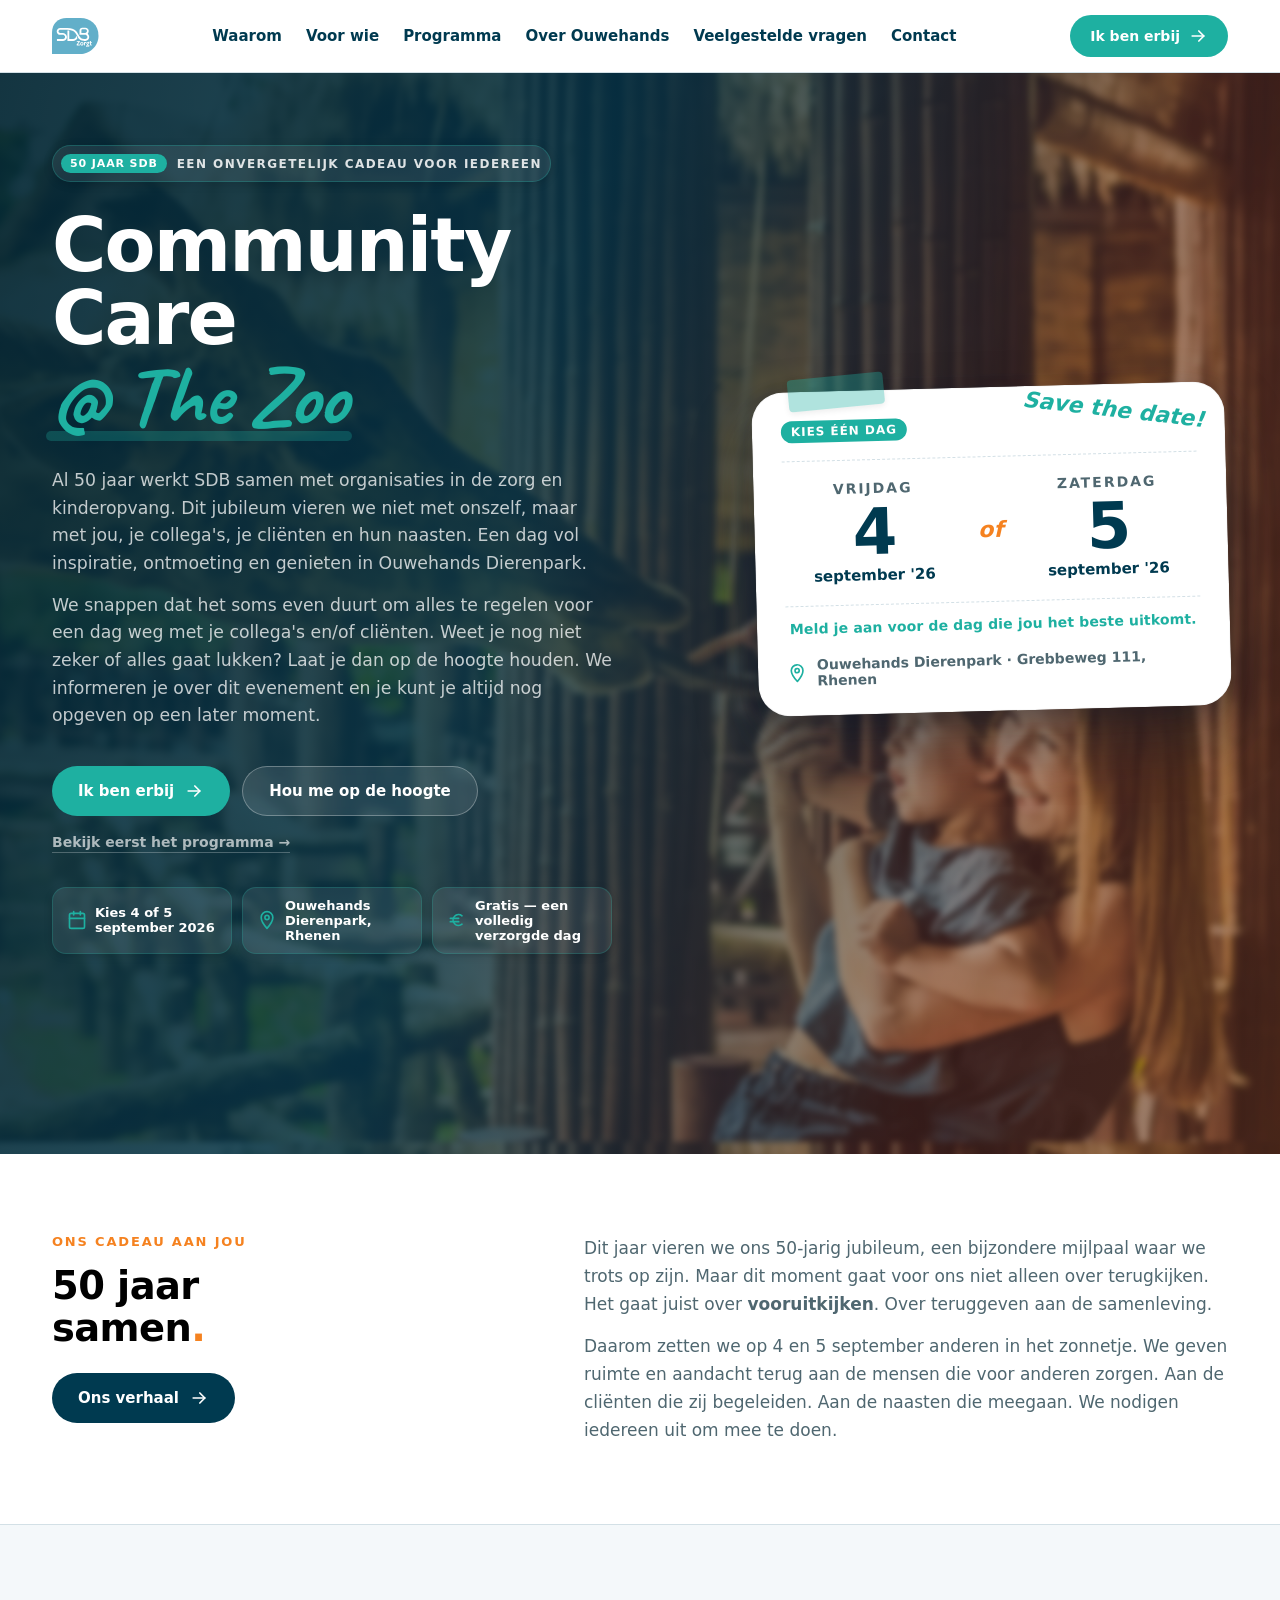
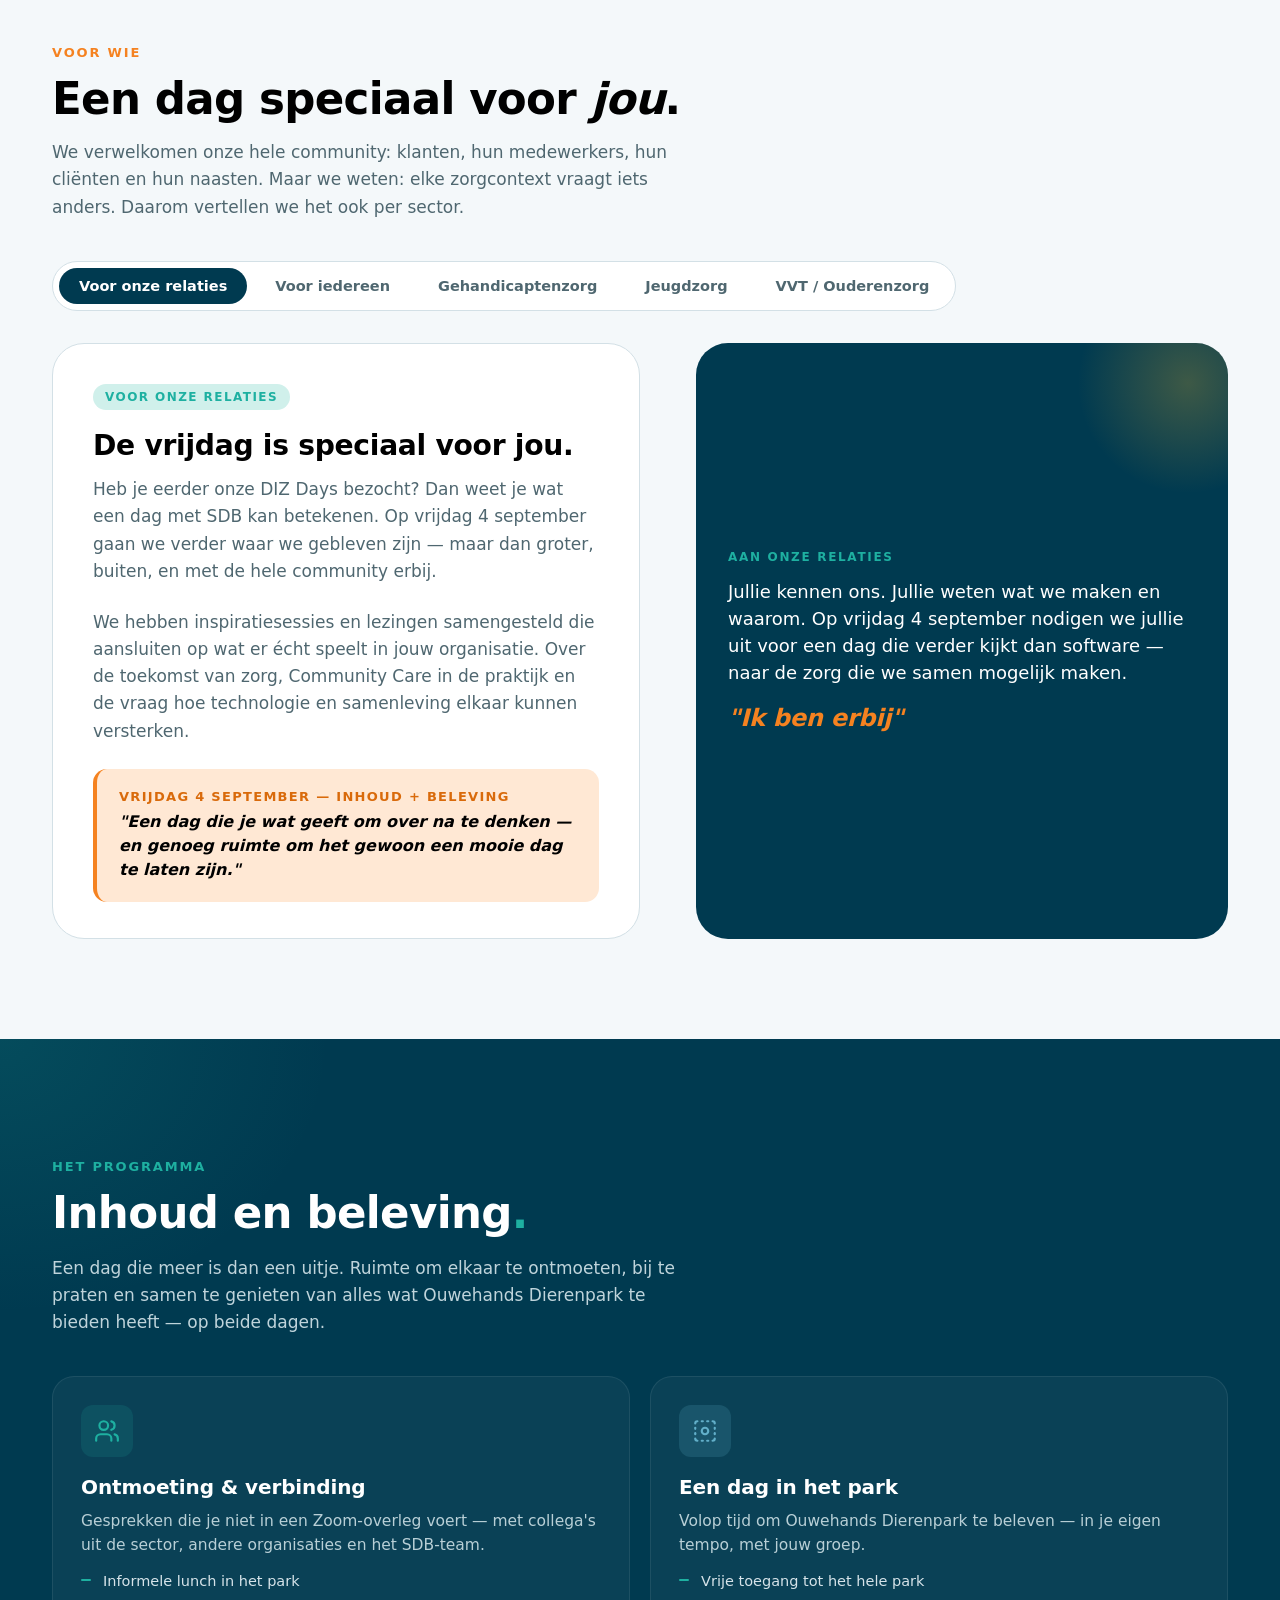
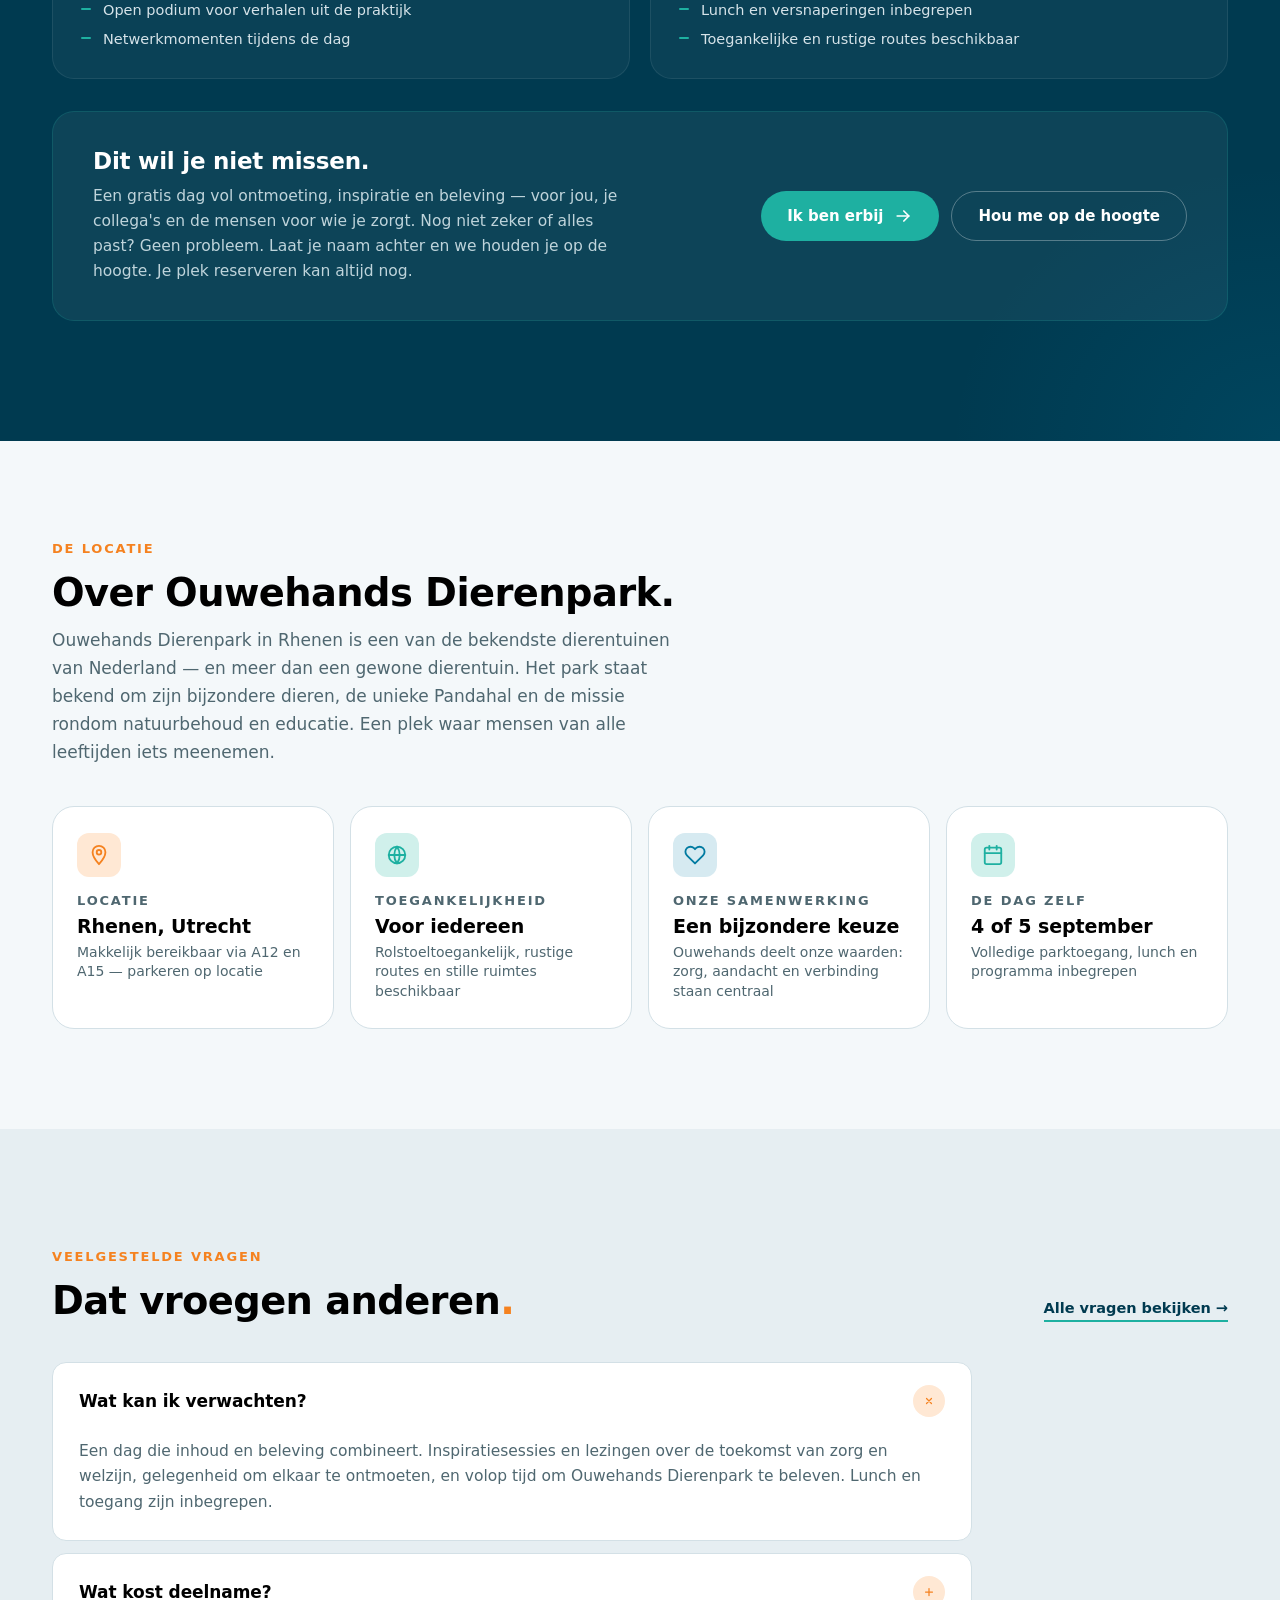
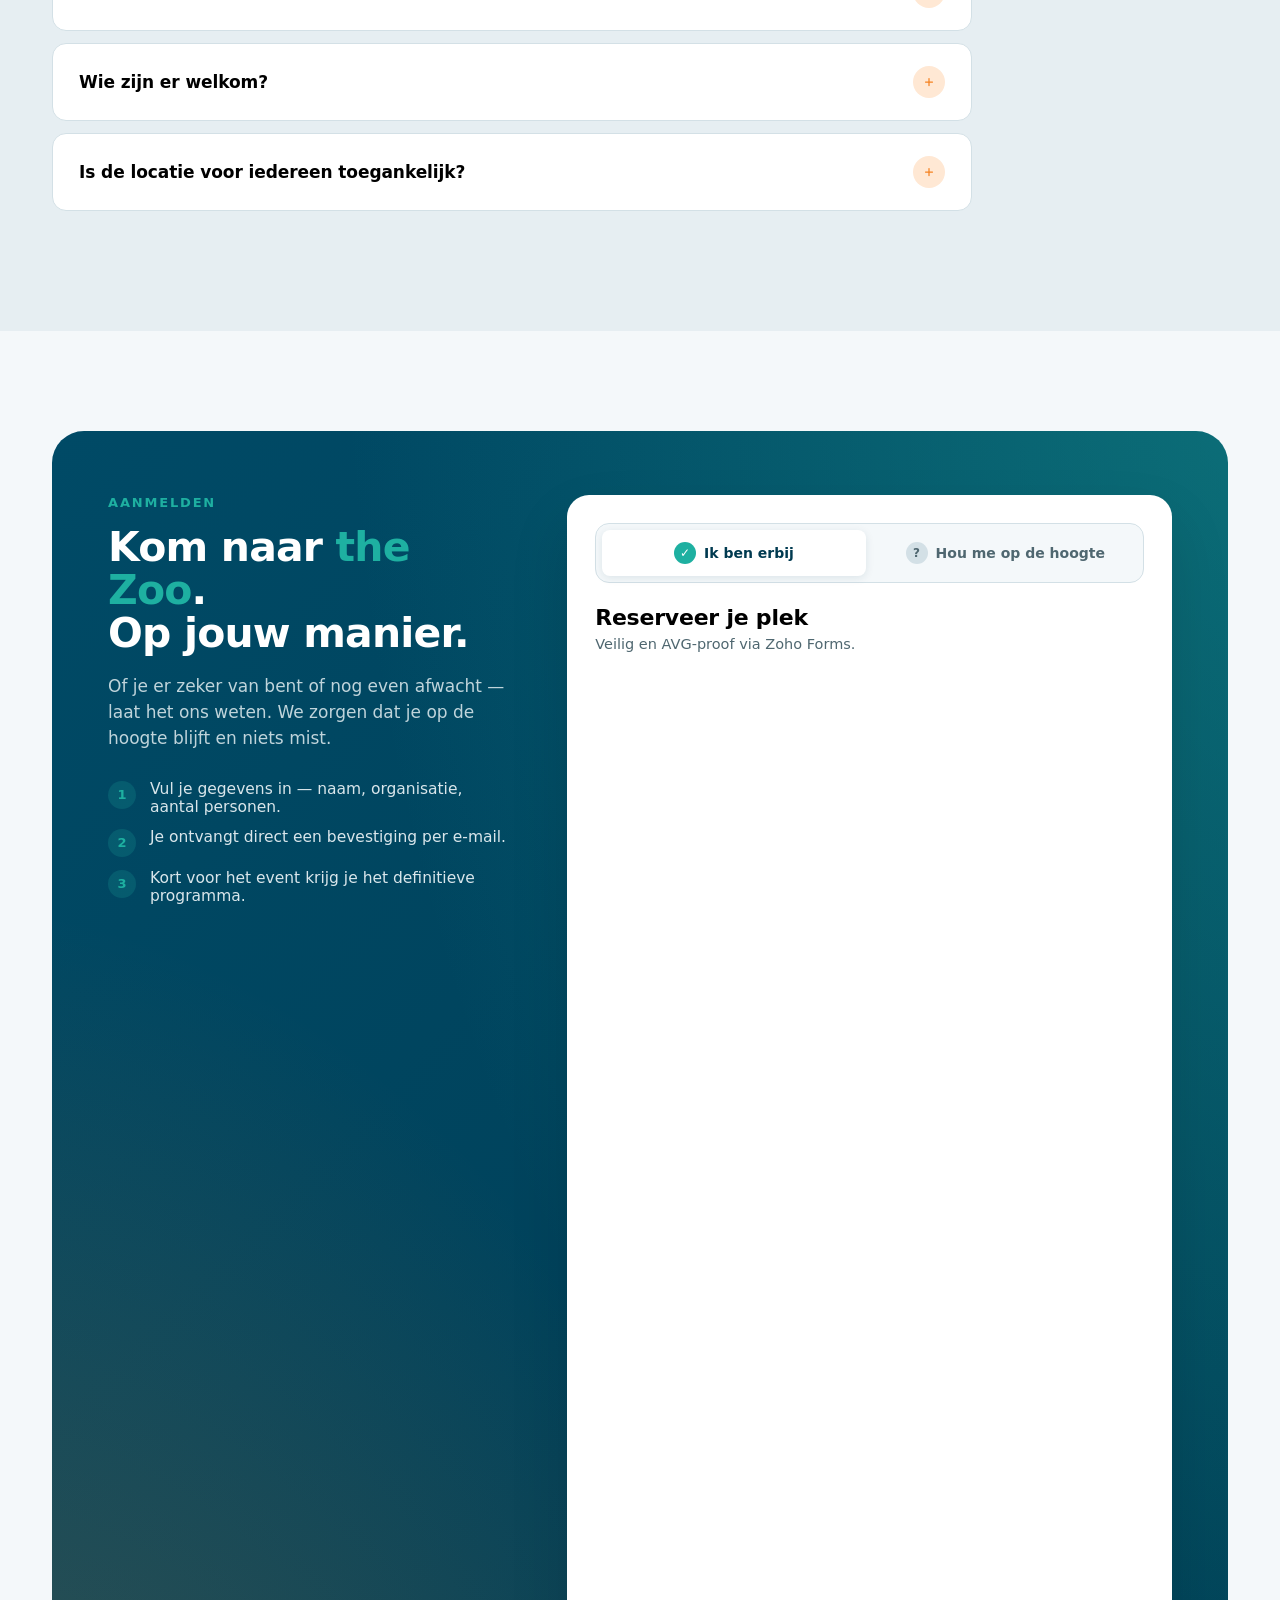
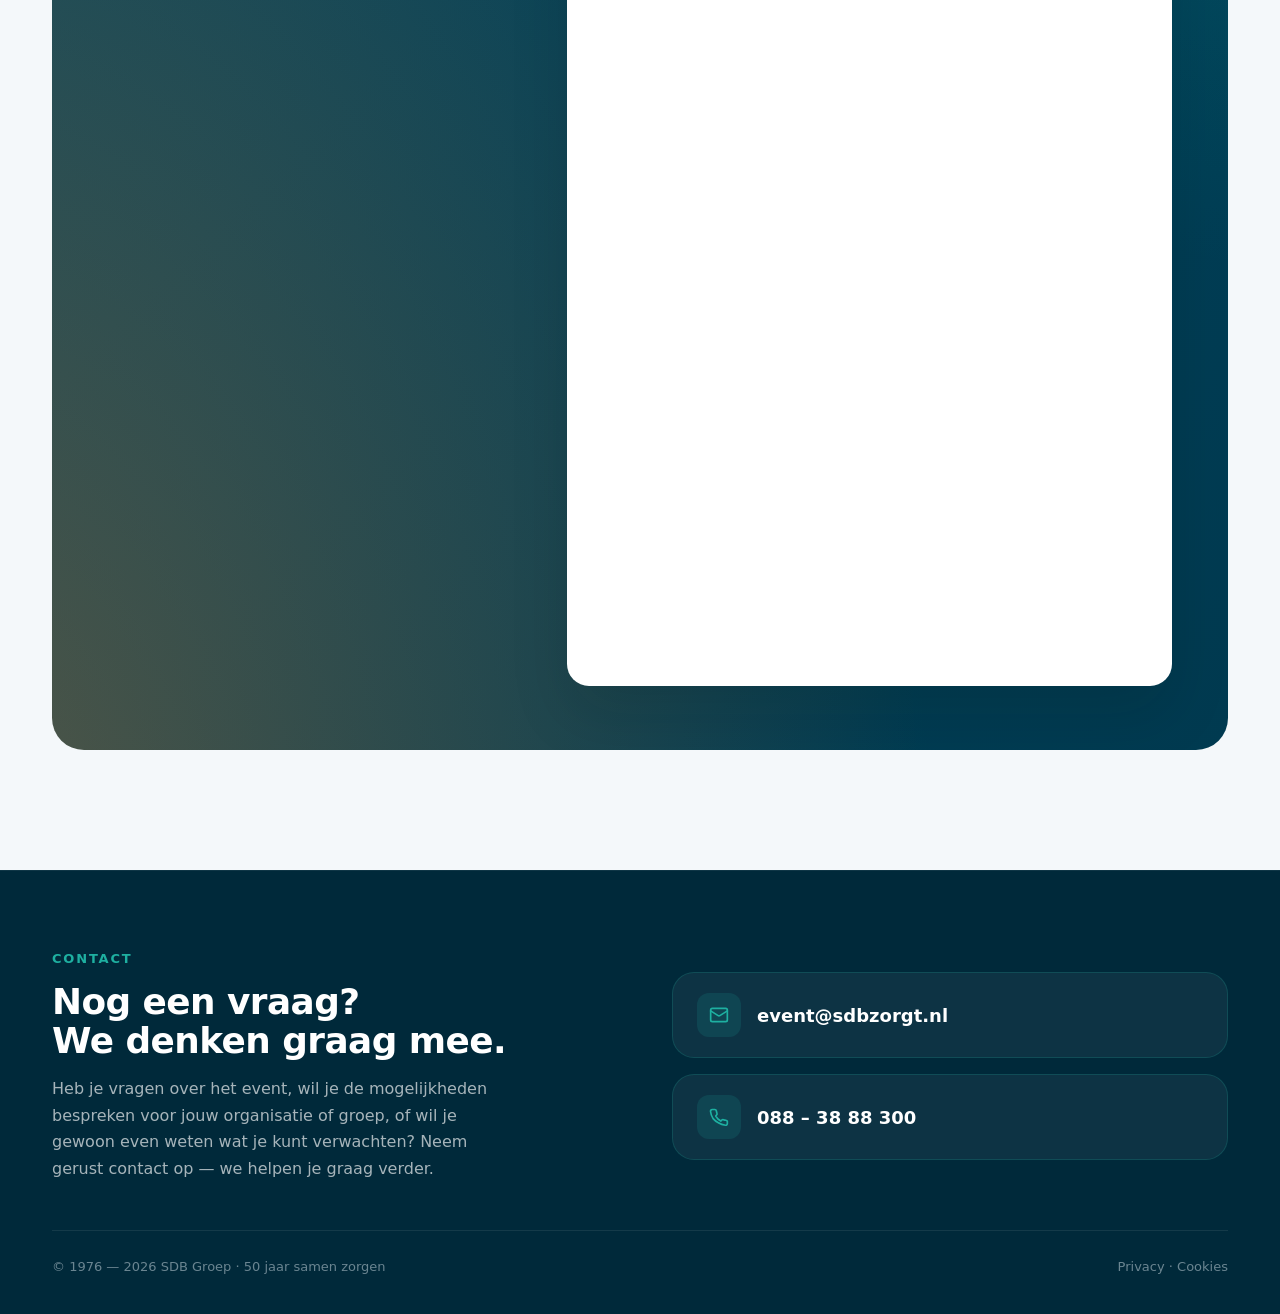
==== commit a84c7ccd: "New index homepage with changes Na bespreking intern aangepast" ====
--- a/index.html
+++ b/index.html
@@ -15,15 +15,6 @@
   img { display: block; max-width: 100%; }
   ::selection { background: #F58220; color: #fff; }
 
-  :root {
-    --event-green: #2F6B3A;        /* safari / park green */
-    --event-green-deep: #1E4A26;
-    --event-green-soft: #E4F0E3;
-    --event-sun: #F5B628;           /* warm sunny accent */
-    --event-sand: #FBF5E9;          /* warm cream for surfaces */
-    --event-sand-deep: #F1E7D0;
-  }
-
   body {
     background: var(--sdb-paper);
     overflow-x: hidden;
@@ -57,14 +48,13 @@
     display: flex; align-items: center;
     line-height: 1;
   }
-  .nav-logo .dot { display: none; }
   .nav-logo svg.sdb-logo {
-    height: 40px;
+    height: 36px;
     width: auto;
     display: block;
   }
   .nav-links {
-    display: flex; gap: 28px;
+    display: flex; gap: 24px;
     font-weight: 700; font-size: 15px;
     color: var(--sdb-navy);
   }
@@ -77,10 +67,72 @@
     color: #fff; border-radius: var(--r-pill);
     font-weight: 700; font-size: 14px;
     transition: background .15s ease, transform .15s ease;
+    white-space: nowrap;
   }
   .nav-cta:hover { background: #178A7D; }
   .nav-cta:active { transform: translateY(1px); }
-  @media (max-width: 820px) { .nav-links { display: none; } }
+
+  /* Hamburger button */
+  .nav-burger {
+    display: none;
+    flex-direction: column; justify-content: center; align-items: center;
+    gap: 5px;
+    width: 40px; height: 40px;
+    background: none; border: none; cursor: pointer;
+    padding: 4px;
+    border-radius: var(--r-sm);
+    transition: background .15s ease;
+  }
+  .nav-burger:hover { background: var(--sdb-paper); }
+  .nav-burger span {
+    display: block; width: 22px; height: 2px;
+    background: var(--sdb-navy); border-radius: 2px;
+    transition: transform .25s ease, opacity .25s ease;
+    transform-origin: center;
+  }
+  .nav-burger.open span:nth-child(1) { transform: translateY(7px) rotate(45deg); }
+  .nav-burger.open span:nth-child(2) { opacity: 0; }
+  .nav-burger.open span:nth-child(3) { transform: translateY(-7px) rotate(-45deg); }
+
+  /* Mobile drawer */
+  .nav-drawer {
+    display: none;
+    position: fixed;
+    top: 72px; left: 0; right: 0; bottom: 0;
+    background: #fff;
+    z-index: 49;
+    overflow-y: auto;
+    padding: 24px 20px 40px;
+    flex-direction: column;
+    gap: 4px;
+    border-top: 1px solid var(--sdb-line);
+  }
+  .nav-drawer.open { display: flex; }
+  .nav-drawer a {
+    display: block;
+    padding: 14px 16px;
+    font-size: 17px; font-weight: 700;
+    color: var(--sdb-navy);
+    border-radius: var(--r-md);
+    transition: background .15s ease, color .15s ease;
+  }
+  .nav-drawer a:hover { background: var(--sdb-paper); color: var(--sdb-teal); }
+  .nav-drawer .drawer-cta {
+    margin-top: 16px;
+    display: flex;
+    background: var(--sdb-teal); color: #fff;
+    justify-content: center;
+    padding: 16px;
+    border-radius: var(--r-pill);
+    font-size: 16px; font-weight: 700;
+  }
+  .nav-drawer .drawer-cta:hover { background: #178A7D; color: #fff; }
+
+  @media (max-width: 900px) {
+    .nav-links { display: none; }
+    .nav-cta { display: none; }
+    .nav-burger { display: flex; }
+  }
 
   /* ============ HERO (navy/teal — huisstijl) ============ */
   /* ============ HERO (foto + navy/teal overlay) ============ */
@@ -93,7 +145,7 @@
     background-size: 120%;
     background-position: center 35%;
     filter: blur(3px) brightness(0.7);
-    transform: scale(1.05); /* prevent blur edge bleed */
+    transform: scale(1.05);
   }
 
   .hero {
@@ -104,64 +156,21 @@
     overflow: hidden;
   }
 
-  /* Navy/teal gradient overlay on top of the photo */
+  /* Navy/teal gradient with subtle warm orange tint */
   .hero::after {
     content: "";
     position: absolute; inset: 0; z-index: 1;
     background:
       linear-gradient(
         105deg,
-        rgba(0, 42, 58, 0.82) 0%,
-        rgba(0, 58, 80, 0.72) 45%,
-        rgba(30, 176, 161, 0.35) 100%
+        rgba(0, 38, 52, 0.88) 0%,
+        rgba(0, 55, 75, 0.75) 40%,
+        rgba(180, 80, 20, 0.18) 75%,
+        rgba(210, 100, 10, 0.22) 100%
       );
     pointer-events: none;
   }
 
-  /* Glow orbs — subtle, on top of overlay */
-  .hero .glow {
-    position: absolute; z-index: 2; pointer-events: none;
-    border-radius: 50%; filter: blur(40px);
-    animation: glowDrift 16s ease-in-out infinite;
-  }
-  .hero .glow.g1 {
-    top: 10%; left: 5%;
-    width: 300px; height: 300px;
-    background: radial-gradient(circle, rgba(30,176,161,0.18), transparent 70%);
-  }
-  .hero .glow.g2 {
-    top: 50%; left: 55%;
-    width: 340px; height: 340px;
-    background: radial-gradient(circle, rgba(0,151,197,0.12), transparent 70%);
-    animation-delay: -6s;
-  }
-  .hero .glow.g3 { display: none; }
-  @keyframes glowDrift {
-    0%,100% { transform: translate(0,0) scale(1); }
-    50%     { transform: translate(16px,-12px) scale(1.07); }
-  }
-
-  /* Bottom wave */
-  .hero .hills {
-    position: absolute; left: 0; right: 0; bottom: 0; z-index: 3;
-    width: 100%; height: 200px;
-    pointer-events: none;
-  }
-  .hero .ribbon { display: none; }
-  .hero .scene  { display: none; }
-  .hero .sun    { display: none; }
-  .hero .leaf   { display: none; }
-  .hero-greeting {
-    display: block;
-    font-family: "Caveat", cursive;
-    font-weight: 700;
-    font-size: 32px;
-    color: var(--sdb-teal);
-    transform: rotate(-2deg);
-    margin-bottom: 8px;
-    margin-left: 2px;
-    line-height: 1;
-  }
   .hero-inner {
     position: relative; z-index: 4;
     display: grid;
@@ -197,11 +206,14 @@
     line-height: 0.98;
     letter-spacing: -0.025em;
   }
-  .hero h1 .acc { color: var(--sdb-teal); }
+  .hero h1 .acc,
+  .register-card h2 .acc { color: var(--sdb-teal); }
   .hero h1 .zoo {
     position: relative; display: inline-block;
     color: var(--sdb-teal);
-    font-style: italic;
+    font-family: "Caveat", cursive;
+    font-size: 1.15em;
+    font-style: normal;
   }
   .hero h1 .zoo::after {
     content: ""; position: absolute;
@@ -278,6 +290,7 @@
     color: #fff;
     border-color: rgba(255,255,255,0.6);
   }
+
   .save-card {
     position: relative;
     background: #fff;
@@ -301,11 +314,11 @@
     display: flex; align-items: center; gap: 10px;
     font-size: 12px; font-weight: 700;
     letter-spacing: 0.16em; text-transform: uppercase;
-    color: var(--event-green);
+    color: var(--sdb-teal);
     margin-bottom: 18px;
   }
   .save-card-head .pill {
-    background: var(--event-green); color: #fff;
+    background: var(--sdb-teal); color: #fff;
     padding: 4px 10px; border-radius: 999px;
     letter-spacing: 0.08em;
   }
@@ -314,8 +327,8 @@
     grid-template-columns: 1fr auto 1fr;
     gap: 14px; align-items: center;
     padding: 20px 0;
-    border-top: 1.5px dashed var(--event-sand-deep);
-    border-bottom: 1.5px dashed var(--event-sand-deep);
+    border-top: 1.5px dashed var(--sdb-line);
+    border-bottom: 1.5px dashed var(--sdb-line);
   }
   .save-date .d {
     text-align: center;
@@ -518,7 +531,7 @@
     position: relative; z-index: 1;
     font-size: 12px; font-weight: 700;
     letter-spacing: 0.14em; text-transform: uppercase;
-    color: var(--event-sun);
+    color: var(--sdb-teal);
     margin-bottom: 14px;
   }
   .aud-quote .msg {
@@ -551,27 +564,27 @@
   .programma::before {
     content: ""; position: absolute; inset: 0;
     background:
-      radial-gradient(ellipse 600px 500px at 0% 0%, rgba(47,107,58,0.35), transparent 55%),
-      radial-gradient(ellipse 600px 500px at 100% 100%, rgba(245,130,32,0.2), transparent 55%);
+      radial-gradient(ellipse 600px 500px at 0% 0%, rgba(30,176,161,0.15), transparent 55%),
+      radial-gradient(ellipse 600px 500px at 100% 100%, rgba(0,151,197,0.12), transparent 55%);
   }
   .programma .wrap { position: relative; z-index: 1; }
-  .prog-head { max-width: 680px; margin-bottom: 56px; }
-  .prog-head .eyebrow { color: var(--event-sun); }
+  .prog-head { max-width: 680px; margin-bottom: 40px; }
+  .prog-head .eyebrow { color: var(--sdb-teal); }
   .prog-head h2 {
     font-weight: 700; font-size: clamp(32px, 3.4vw, 48px);
     line-height: 1.08; letter-spacing: -0.015em;
     margin-bottom: 18px;
   }
-  .prog-head h2 .hl { color: var(--sdb-orange); }
+  .prog-head h2 .hl { color: var(--sdb-teal); }
   .prog-head p {
     font-size: 17px; line-height: 1.6; color: #BFD4DB;
     max-width: 58ch;
   }
 
   .prog-grid {
-    display: grid; grid-template-columns: repeat(3, 1fr); gap: 20px;
-  }
-  @media (max-width: 900px) { .prog-grid { grid-template-columns: 1fr; } }
+    display: grid; grid-template-columns: repeat(2, 1fr); gap: 20px;
+  }
+  @media (max-width: 700px) { .prog-grid { grid-template-columns: 1fr; } }
 
   .prog-card {
     background: rgba(255,255,255,0.04);
@@ -590,117 +603,22 @@
     display: grid; place-items: center;
     margin-bottom: 18px;
   }
-  .prog-card:nth-child(1) .icon { background: rgba(245,130,32,0.15); color: var(--sdb-orange); }
-  .prog-card:nth-child(2) .icon { background: rgba(30,176,161,0.15); color: var(--sdb-teal); }
-  .prog-card:nth-child(3) .icon { background: rgba(245,182,40,0.18); color: var(--event-sun); }
+  .prog-card.card-ontmoeting .icon { background: rgba(30,176,161,0.15); color: var(--sdb-teal); }
+  .prog-card.card-park .icon { background: rgba(98,175,201,0.18); color: var(--sdb-sky); }
   .prog-card h3 {
-    font-weight: 700; font-size: 22px;
-    letter-spacing: -0.005em;
-    margin-bottom: 10px;
-  }
-  .prog-card p {
-    font-size: 15.5px; line-height: 1.55; color: #B8CFD6;
-  }
-  .prog-card ul {
-    margin-top: 14px;
-    list-style: none;
-    display: grid; gap: 8px;
-  }
+    font-weight: 700; font-size: 20px;
+    letter-spacing: -0.005em; margin-bottom: 10px;
+  }
+  .prog-card p { font-size: 15.5px; line-height: 1.55; color: #B8CFD6; }
+  .prog-card ul { margin-top: 14px; list-style: none; display: grid; gap: 8px; }
   .prog-card ul li {
     font-size: 14.5px; line-height: 1.45; color: #D6E3E9;
     padding-left: 22px; position: relative;
   }
   .prog-card ul li::before {
     content: ""; position: absolute;
-    left: 0; top: 8px;
-    width: 10px; height: 2px;
-    background: var(--sdb-orange);
-    border-radius: 2px;
-  }
-
-  .prog-note {
-    margin-top: 36px;
-    padding: 20px 24px;
-    background: rgba(245,182,40,0.08);
-    border: 1px solid rgba(245,182,40,0.25);
-    border-radius: var(--r-md);
-    font-size: 14.5px; color: #F5EFDA;
-    display: flex; align-items: center; gap: 12px;
-  }
-  .prog-note svg { color: var(--event-sun); flex: none; }
-
-  /* ============ WAAROM ============ */
-  .why {
-    padding: 120px 0;
-    background: #fff;
-  }
-  .why-grid {
-    display: grid;
-    grid-template-columns: 1fr 1fr;
-    gap: 72px;
-    align-items: center;
-  }
-  @media (max-width: 900px) { .why-grid { grid-template-columns: 1fr; gap: 40px; } }
-  .why-copy h2 {
-    font-weight: 700; font-size: clamp(32px, 3.4vw, 48px);
-    line-height: 1.08; letter-spacing: -0.015em;
-    margin-bottom: 20px;
-  }
-  .why-copy h2 .hl { color: var(--sdb-orange); }
-  .why-copy p {
-    font-size: 17px; line-height: 1.65; color: var(--fg-2);
-  }
-  .why-copy p + p { margin-top: 14px; }
-  .jubilee-stamp {
-    position: relative;
-    aspect-ratio: 1 / 1;
-    max-width: 420px;
-    margin: 0 auto;
-    display: grid; place-items: center;
-  }
-  .jubilee-stamp .ring {
-    position: absolute; inset: 0;
-    border-radius: 50%;
-    background:
-      radial-gradient(circle at 30% 30%, rgba(245,130,32,0.18), transparent 60%),
-      conic-gradient(from 180deg, var(--sdb-orange) 0deg, var(--event-sun) 120deg, var(--sdb-teal) 240deg, var(--sdb-orange) 360deg);
-    opacity: 0.2;
-    animation: spin 40s linear infinite;
-  }
-  @keyframes spin { to { transform: rotate(360deg); } }
-  .jubilee-stamp .inner {
-    position: relative;
-    width: 80%; height: 80%;
-    border-radius: 50%;
-    background: var(--event-sand);
-    display: grid; place-items: center;
-    box-shadow: inset 0 0 0 6px #fff, 0 20px 50px rgba(0,58,80,0.15);
-  }
-  .jubilee-stamp .inner .year-big {
-    font-size: clamp(72px, 10vw, 128px);
-    font-weight: 700;
-    line-height: 1; letter-spacing: -0.05em;
-    color: var(--sdb-navy);
-  }
-  .jubilee-stamp .inner .lab {
-    font-size: 13px; font-weight: 700;
-    letter-spacing: 0.22em; text-transform: uppercase;
-    color: var(--sdb-orange);
-    margin-top: 8px;
-  }
-  .jubilee-stamp .inner .jr {
-    font-size: 16px; font-weight: 700;
-    color: var(--sdb-navy); margin-top: 4px;
-  }
-  /* curved text around ring */
-  .jubilee-stamp svg.curved {
-    position: absolute; inset: 0;
-    animation: spin 60s linear infinite reverse;
-  }
-  .jubilee-stamp svg.curved text {
-    fill: var(--sdb-navy);
-    font-size: 13px; font-weight: 700;
-    letter-spacing: 0.22em; text-transform: uppercase;
+    left: 0; top: 8px; width: 10px; height: 2px;
+    background: var(--sdb-teal); border-radius: 2px;
   }
 
   /* ============ PRACTISCH ============ */
@@ -732,7 +650,7 @@
   .prac-card:nth-child(1) .ic { background: var(--sdb-orange-soft); color: var(--sdb-orange); }
   .prac-card:nth-child(2) .ic { background: var(--sdb-teal-soft); color: var(--sdb-teal); }
   .prac-card:nth-child(3) .ic { background: var(--sdb-sky-soft); color: var(--sdb-blue-deep); }
-  .prac-card:nth-child(4) .ic { background: var(--event-green-soft); color: var(--event-green); }
+  .prac-card:nth-child(4) .ic { background: var(--sdb-teal-soft); color: var(--sdb-teal); }
   .prac-card h4 {
     font-weight: 700; font-size: 13px;
     letter-spacing: 0.14em; text-transform: uppercase;
@@ -768,7 +686,7 @@
     font-weight: 700; font-size: 14.5px;
     color: var(--sdb-navy);
     padding-bottom: 4px;
-    border-bottom: 2px solid var(--sdb-orange);
+    border-bottom: 2px solid var(--sdb-teal);
   }
   .faq-list {
     display: grid; gap: 12px;
@@ -811,20 +729,18 @@
       linear-gradient(135deg, #004A66 0%, var(--sdb-navy) 100%);
     color: #fff;
     border-radius: var(--r-xl);
-    padding: 72px 64px;
-    display: grid; grid-template-columns: 1fr 1fr;
-    gap: 56px; align-items: center;
+    padding: 64px 56px;
+    display: grid; grid-template-columns: 2fr 3fr;
+    gap: 56px; align-items: start;
     position: relative; overflow: hidden;
   }
   @media (max-width: 900px) {
-    .register-card { grid-template-columns: 1fr; padding: 48px 32px; gap: 32px; }
+    .register-card { grid-template-columns: 1fr; padding: 40px 28px; gap: 32px; }
   }
   .register-card h2 {
     font-weight: 700; font-size: clamp(30px, 3.2vw, 48px);
     line-height: 1.05; letter-spacing: -0.02em;
   }
-  .register-card h2 .acc { color: var(--sdb-orange); }
-  .register-card h2 .sun { color: var(--event-sun); font-style: italic; }
   .register-card .lede {
     margin-top: 18px;
     font-size: 17px; line-height: 1.55;
@@ -842,8 +758,8 @@
   .register-steps li span.n {
     flex: none;
     width: 28px; height: 28px; border-radius: 50%;
-    background: rgba(245,130,32,0.2);
-    color: var(--sdb-orange);
+    background: rgba(30,176,161,0.2);
+    color: var(--sdb-teal);
     display: grid; place-items: center;
     font-weight: 700; font-size: 13px;
     margin-top: 1px;
@@ -851,9 +767,11 @@
   .register-form {
     background: #fff;
     border-radius: var(--r-lg);
-    padding: 32px;
+    padding: 28px 28px 12px;
     color: var(--sdb-ink);
     box-shadow: var(--shadow-lg);
+    overflow: hidden;
+    scroll-margin-top: 88px;
   }
   .register-form h3 {
     font-weight: 700; font-size: 22px;
@@ -864,54 +782,6 @@
     font-size: 14.5px; color: var(--fg-2);
     margin-bottom: 22px;
   }
-  .rf-group { margin-bottom: 14px; }
-  .rf-group label {
-    display: block;
-    font-size: 13px; font-weight: 700;
-    letter-spacing: 0.02em;
-    margin-bottom: 6px;
-    color: var(--sdb-ink);
-  }
-  .rf-group input, .rf-group select {
-    width: 100%;
-    padding: 12px 14px;
-    border: 1.5px solid var(--sdb-line);
-    border-radius: var(--r-sm);
-    background: #fff;
-    font-family: var(--font-sans);
-    font-size: 15px;
-    color: var(--sdb-ink);
-    transition: border-color .15s ease, box-shadow .15s ease;
-  }
-  .rf-group input:focus, .rf-group select:focus {
-    outline: none;
-    border-color: var(--sdb-orange);
-    box-shadow: 0 0 0 3px rgba(245,130,32,0.15);
-  }
-  .rf-row { display: grid; grid-template-columns: 1fr 1fr; gap: 12px; }
-  @media (max-width: 540px) { .rf-row { grid-template-columns: 1fr; } }
-  .rf-submit {
-    width: 100%;
-    margin-top: 8px;
-    padding: 14px 18px;
-    background: var(--sdb-teal);
-    color: #fff;
-    border: 0;
-    border-radius: var(--r-pill);
-    font-weight: 700; font-size: 15px;
-    font-family: var(--font-sans);
-    cursor: pointer;
-    display: inline-flex; justify-content: center; align-items: center; gap: 8px;
-    transition: background .15s ease, transform .15s ease;
-  }
-  .rf-submit:hover { background: #178A7D; }
-  .rf-submit:active { transform: translateY(1px); }
-  .rf-embed-note {
-    margin-top: 14px;
-    font-size: 12px; color: var(--fg-2);
-    text-align: center;
-  }
-
   /* Intent toggle */
   .intent-toggle {
     display: grid; grid-template-columns: 1fr 1fr;
@@ -950,60 +820,189 @@
     color: #fff;
   }
   /* Ghost submit variant for twijfel form */
-  .rf-submit--ghost {
-    background: transparent;
+  /* Prog CTA nudge block */
+  .prog-cta-nudge {
+    margin-top: 32px;
+    background: rgba(255,255,255,0.05);
+    border: 1px solid rgba(30,176,161,0.2);
+    border-radius: var(--r-lg);
+    padding: 36px 40px;
+    display: flex;
+    align-items: center;
+    justify-content: space-between;
+    gap: 40px;
+    flex-wrap: wrap;
+  }
+  .prog-cta-nudge-copy h3 {
+    font-weight: 700; font-size: clamp(20px, 1.8vw, 26px);
+    letter-spacing: -0.01em;
+    color: #fff;
+    margin-bottom: 10px;
+  }
+  .prog-cta-nudge-copy p {
+    font-size: 15.5px; line-height: 1.6;
+    color: #BFD4DB;
+    max-width: 54ch;
+  }
+  .prog-cta-nudge-btns {
+    display: flex; gap: 12px; flex-wrap: wrap; flex: none;
+  }
+  .btn-ghost-light {
+    display: inline-flex; align-items: center; gap: 10px;
+    padding: 15px 26px;
+    border-radius: var(--r-pill);
+    font-weight: 700; font-size: 15px;
+    cursor: pointer; border: 1.5px solid rgba(255,255,255,0.3);
+    background: transparent; color: #fff;
+    font-family: var(--font-sans);
+    transition: border-color .15s ease, background .15s ease;
+  }
+  .btn-ghost-light:hover {
+    border-color: rgba(255,255,255,0.7);
+    background: rgba(255,255,255,0.07);
+  }
+
+  /* ============ FOOTER / CONTACT ============ */
+  footer {
+    background: var(--sdb-navy-2);
+    color: #fff;
+    padding: 80px 0 40px;
+    border-top: 1px solid rgba(255,255,255,0.06);
+  }
+  .contact-section {
+    display: grid;
+    grid-template-columns: 1fr 1fr;
+    gap: 64px;
+    align-items: center;
+    padding-bottom: 48px;
+    border-bottom: 1px solid rgba(255,255,255,0.08);
+    margin-bottom: 28px;
+  }
+  @media (max-width: 700px) { .contact-section { grid-template-columns: 1fr; gap: 36px; } }
+  .contact-copy h2 {
+    font-weight: 700; font-size: clamp(26px, 2.8vw, 38px);
+    line-height: 1.1; letter-spacing: -0.015em;
+    margin: 12px 0 16px;
+  }
+  .contact-copy p {
+    font-size: 16px; line-height: 1.65;
+    color: rgba(255,255,255,0.65);
+    max-width: 46ch;
+  }
+  .contact-details {
+    display: flex; flex-direction: column; gap: 16px;
+  }
+  .contact-item {
+    display: flex; align-items: center; gap: 16px;
+    padding: 20px 24px;
+    background: rgba(255,255,255,0.05);
+    border: 1px solid rgba(30,176,161,0.2);
+    border-radius: var(--r-lg);
+    font-weight: 700; font-size: 18px;
+    color: #fff;
+    transition: background .15s ease, border-color .15s ease;
+  }
+  .contact-item:hover {
+    background: rgba(30,176,161,0.1);
+    border-color: rgba(30,176,161,0.4);
+  }
+  .contact-icon {
+    width: 44px; height: 44px; border-radius: 12px;
+    background: rgba(30,176,161,0.15);
     color: var(--sdb-teal);
-    border: 2px solid var(--sdb-teal);
-  }
-  .rf-submit--ghost:hover {
+    display: grid; place-items: center;
+    flex: none;
+  }
+  .foot-bot {
+    display: flex; justify-content: space-between; gap: 16px; flex-wrap: wrap;
+    font-size: 13px; color: #6A8591;
+  }
+  .foot-bot a:hover { color: #fff; }
+
+  /* Back to top */
+  .back-to-top {
+    position: fixed;
+    bottom: 32px; right: 32px; z-index: 99;
+    width: 48px; height: 48px; border-radius: 50%;
     background: var(--sdb-teal);
     color: #fff;
-  }
-  footer {
-    background: var(--sdb-navy-2);
-    color: #B8CCD4;
-    padding: 64px 0 32px;
-    border-top: 1px solid rgba(255,255,255,0.06);
-  }
-  .foot-grid {
-    display: grid; grid-template-columns: 1.5fr 1fr 1fr;
-    gap: 48px;
-    padding-bottom: 40px;
-    border-bottom: 1px solid rgba(255,255,255,0.08);
-  }
-  @media (max-width: 900px) { .foot-grid { grid-template-columns: 1fr 1fr; } }
-  @media (max-width: 540px) { .foot-grid { grid-template-columns: 1fr; } }
-  .foot-brand .logo {
-    display: flex; align-items: center; gap: 10px;
-    font-weight: 700; color: #fff; font-size: 20px;
-    margin-bottom: 14px;
-  }
-  .foot-brand .logo .dot {
-    width: 10px; height: 10px; border-radius: 50%;
-    background: var(--sdb-orange);
-  }
-  .foot-brand .logo .cares { color: var(--sdb-orange); }
-  .foot-brand p { font-size: 14px; line-height: 1.6; max-width: 38ch; color: #8BA5B0; }
-  .foot-col h5 {
-    color: #fff; font-weight: 700; font-size: 13px;
-    letter-spacing: 0.12em; text-transform: uppercase;
-    margin-bottom: 14px;
-  }
-  .foot-col a, .foot-col span {
-    display: block; font-size: 14px; line-height: 2;
-    color: #A0B6BF;
-  }
-  .foot-col a:hover { color: #fff; }
-  .foot-bot {
-    padding-top: 24px;
-    display: flex; justify-content: space-between; gap: 16px; flex-wrap: wrap;
-    font-size: 13px; color: #6A8591;
-  }
-  .foot-bot a:hover { color: #fff; }
+    display: grid; place-items: center;
+    box-shadow: 0 4px 16px rgba(0,0,0,0.25);
+    opacity: 0; pointer-events: none;
+    transition: opacity .25s ease, transform .25s ease, background .15s ease;
+    transform: translateY(8px);
+  }
+  .back-to-top.visible { opacity: 1; pointer-events: auto; transform: none; }
+  .back-to-top:hover { background: #178A7D; }
 
   .ic { width: 20px; height: 20px; stroke-width: 2; }
 
-  /* scroll-reveal */
+  /* ============ RESPONSIVE ============ */
+  @media (max-width: 960px) {
+    .hero { padding: 56px 0 120px; }
+    .hero-inner { grid-template-columns: 1fr; gap: 40px; }
+    .save-card { transform: none; max-width: 480px; }
+    .hero-meta { grid-template-columns: 1fr 1fr; max-width: 100%; }
+    .hero-meta span:last-child { grid-column: span 2; }
+  }
+  @media (max-width: 640px) {
+    .hero { padding: 40px 0 80px; }
+    .hero-meta { grid-template-columns: 1fr; }
+    .hero-meta span:last-child { grid-column: span 1; }
+    .hero-ctas { flex-direction: column; }
+    .hero-ctas .btn { justify-content: center; }
+    .save-date .d .n { font-size: 48px; }
+    .save-card { padding: 22px 20px 20px; }
+  }
+  @media (max-width: 900px) {
+    .intro-grid { grid-template-columns: 1fr; gap: 32px; }
+  }
+  @media (max-width: 900px) {
+    .aud-panel.active { grid-template-columns: 1fr; gap: 32px; }
+  }
+  @media (max-width: 640px) {
+    .aud-body { padding: 28px; }
+  }
+  @media (max-width: 700px) {
+    .prog-grid { grid-template-columns: 1fr !important; }
+    .prog-cta-nudge { flex-direction: column; align-items: flex-start; padding: 28px 24px; }
+    .prog-cta-nudge-btns { width: 100%; flex-direction: column; }
+    .prog-cta-nudge-btns .btn,
+    .prog-cta-nudge-btns .btn-ghost-light { justify-content: center; width: 100%; }
+  }
+  @media (max-width: 900px) {
+    .practical-grid { grid-template-columns: 1fr 1fr; }
+  }
+  @media (max-width: 540px) {
+    .practical-grid { grid-template-columns: 1fr; }
+  }
+  @media (max-width: 820px) {
+    .faq-teaser-head { flex-direction: column; align-items: flex-start; gap: 16px; }
+  }
+  @media (max-width: 900px) {
+    .register-card { grid-template-columns: 1fr; padding: 40px 28px; gap: 32px; }
+  }
+  @media (max-width: 700px) {
+    .contact-section { grid-template-columns: 1fr; gap: 36px; }
+    .contact-item { font-size: 16px; padding: 16px 18px; }
+  }
+  @media (max-width: 480px) {
+    .intent-toggle { grid-template-columns: 1fr; }
+    .register-form { padding: 20px 16px 8px; }
+    .back-to-top { bottom: 20px; right: 20px; }
+  }
+  /* Zoho iframe responsive heights */
+  #zoho-iframe-erbij   { height: 1600px; }
+  #zoho-iframe-twijfel { height: 900px; }
+  @media (max-width: 900px) {
+    #zoho-iframe-erbij   { height: 1600px; }
+    #zoho-iframe-twijfel { height: 1100px; }
+  }
+  @media (max-width: 640px) {
+    #zoho-iframe-erbij   { height: 1900px; }
+    #zoho-iframe-twijfel { height: 1300px; }
+  }
+
   .reveal { opacity: 0; transform: translateY(20px); transition: opacity .6s ease, transform .6s ease; }
   .reveal.in { opacity: 1; transform: none; }
 </style>
@@ -1027,404 +1026,57 @@
         </svg>
       </a>
       <div class="nav-links">
+        <a href="#waarom">Waarom</a>
+        <a href="#voor-wie">Voor wie</a>
         <a href="#programma">Programma</a>
-        <a href="#voor-wie">Voor wie</a>
-        <a href="#praktisch">Praktisch</a>
+        <a href="#ouwehands">Over Ouwehands</a>
         <a href="faq.html">Veelgestelde vragen</a>
+        <a href="#contact">Contact</a>
       </div>
       <a class="nav-cta" href="#aanmelden">
-        Ik wil erbij
+        Ik ben erbij
         <svg class="ic" width="14" height="14" viewBox="0 0 24 24" fill="none" stroke="currentColor" stroke-linecap="round" stroke-linejoin="round"><path d="M5 12h14"/><path d="M13 6l6 6-6 6"/></svg>
       </a>
+      <button class="nav-burger" aria-label="Menu openen" aria-expanded="false">
+        <span></span><span></span><span></span>
+      </button>
     </nav>
   </div>
 </div>
 
+<!-- Mobile nav drawer -->
+<nav class="nav-drawer" aria-label="Mobiel menu">
+  <a href="#waarom">Waarom</a>
+  <a href="#voor-wie">Voor wie</a>
+  <a href="#programma">Programma</a>
+  <a href="#ouwehands">Over Ouwehands</a>
+  <a href="faq.html">Veelgestelde vragen</a>
+  <a href="#contact">Contact</a>
+  <a class="drawer-cta" href="#aanmelden">
+    Ik ben erbij
+    <svg class="ic" width="16" height="16" viewBox="0 0 24 24" fill="none" stroke="currentColor" stroke-linecap="round" stroke-linejoin="round"><path d="M5 12h14"/><path d="M13 6l6 6-6 6"/></svg>
+  </a>
+</nav>
+
 <!-- ============== HERO ============== -->
 <section class="hero" id="top">
-  <!-- Atmosphere: golden sun disc -->
-  <div class="sun" aria-hidden="true"></div>
-
-  <!-- Soft glow orbs (drifting light) -->
-  <span class="glow g1" aria-hidden="true"></span>
-  <span class="glow g2" aria-hidden="true"></span>
-  <span class="glow g3" aria-hidden="true"></span>
-
-  <!-- Connecting ribbon arc — teal/navy palette -->
-  <svg class="ribbon" viewBox="0 0 1440 280" preserveAspectRatio="none" aria-hidden="true">
-    <defs>
-      <linearGradient id="ribbonGrad" x1="0" y1="0" x2="1" y2="0">
-        <stop offset="0%" stop-color="#1EB0A1" stop-opacity="0"/>
-        <stop offset="40%" stop-color="#1EB0A1" stop-opacity="0.3"/>
-        <stop offset="60%" stop-color="#0097C5" stop-opacity="0.35"/>
-        <stop offset="100%" stop-color="#0097C5" stop-opacity="0"/>
-      </linearGradient>
-    </defs>
-    <path d="M -50 180 C 260 60, 520 260, 820 140 S 1280 40, 1520 160"
-          stroke="url(#ribbonGrad)" stroke-width="28" fill="none" stroke-linecap="round" opacity="0.7"/>
-    <path d="M -50 210 C 280 110, 560 290, 860 180 S 1300 90, 1520 200"
-          stroke="url(#ribbonGrad)" stroke-width="14" fill="none" stroke-linecap="round" opacity="0.5"/>
-  </svg>
-
-  <!-- Clean wave transition at bottom of hero -->
-  <svg class="hills" viewBox="0 0 1440 200" preserveAspectRatio="none" aria-hidden="true">
-    <defs>
-      <linearGradient id="waveA" x1="0" y1="0" x2="0" y2="1">
-        <stop offset="0%" stop-color="#1EB0A1" stop-opacity="0.12"/>
-        <stop offset="100%" stop-color="#00293A" stop-opacity="0"/>
-      </linearGradient>
-    </defs>
-    <path fill="url(#waveA)" d="M0 80 C 360 20, 720 140, 1080 60 C 1260 20, 1380 80, 1440 60 L1440 200 L0 200 Z"/>
-    <path fill="rgba(30,176,161,0.07)" d="M0 120 C 300 60, 600 160, 960 100 C 1200 60, 1380 120, 1440 100 L1440 200 L0 200 Z"/>
-  </svg>
-
-  <!-- Subtle zoo-silhouette strip (animals as distant shadows in warm light) -->
-  <svg class="scene" viewBox="0 0 1440 340" preserveAspectRatio="xMidYEnd slice" aria-hidden="true">
-    <defs>
-      <linearGradient id="animalShade" x1="0" y1="0" x2="0" y2="1">
-        <stop offset="0%"   stop-color="#4A2414" stop-opacity="0.55"/>
-        <stop offset="100%" stop-color="#00293A" stop-opacity="0.72"/>
-      </linearGradient>
-      <linearGradient id="hillFar" x1="0" y1="0" x2="0" y2="1">
-        <stop offset="0%"   stop-color="#C46A10" stop-opacity="0.35"/>
-        <stop offset="100%" stop-color="#8C3F10" stop-opacity="0.55"/>
-      </linearGradient>
-    </defs>
-
-    <g transform="translate(0 80)">
-
-    <!-- Far back soft dune shape -->
-    <path fill="url(#hillFar)"
-          d="M0 200
-             C 160 170, 340 180, 520 170
-             C 720 158, 880 190, 1080 180
-             C 1240 172, 1360 195, 1440 192
-             L1440 260 L0 260 Z"/>
-
-    <g fill="url(#animalShade)">
-      <!-- ============ LEFT: BAMBOO GROVE #1 ============ -->
-      <g transform="translate(60 50)">
-        <rect x="0" y="10" width="3" height="196"/>
-        <rect x="14" y="-2" width="3" height="208"/>
-        <rect x="30" y="16" width="3" height="190"/>
-        <rect x="46" y="4" width="3" height="202"/>
-        <!-- nodes -->
-        <rect x="-1" y="50" width="5" height="2"/>
-        <rect x="-1" y="100" width="5" height="2"/>
-        <rect x="-1" y="150" width="5" height="2"/>
-        <rect x="13" y="40" width="5" height="2"/>
-        <rect x="13" y="90" width="5" height="2"/>
-        <rect x="13" y="140" width="5" height="2"/>
-        <rect x="29" y="60" width="5" height="2"/>
-        <rect x="29" y="120" width="5" height="2"/>
-        <rect x="45" y="50" width="5" height="2"/>
-        <rect x="45" y="110" width="5" height="2"/>
-        <!-- top cluster -->
-        <g transform="translate(14 -6)">
-          <path d="M0 0 Q 14 -10, 22 -20 Q 12 -6, 2 2 Z"/>
-          <path d="M0 0 Q 16 -4, 26 -6 Q 14 2, 2 4 Z"/>
-          <path d="M2 2 Q 16 6, 24 14 Q 10 8, 0 4 Z"/>
-          <path d="M0 0 Q -12 -8, -20 -18 Q -8 -4, 2 2 Z"/>
-          <path d="M0 2 Q -14 -2, -22 -4 Q -10 4, 2 4 Z"/>
-          <path d="M4 0 Q 18 -14, 22 -26 Q 10 -10, 4 2 Z"/>
-          <path d="M-2 0 Q -14 -12, -18 -24 Q -8 -8, 0 2 Z"/>
-        </g>
-        <g transform="translate(15 38)">
-          <path d="M0 0 Q 14 -2, 22 -8 Q 10 4, 2 4 Z"/>
-          <path d="M0 0 Q -10 -2, -18 -6 Q -6 4, 2 4 Z"/>
-          <path d="M0 2 Q 12 6, 20 12 Q 8 8, 0 4 Z"/>
-        </g>
-        <g transform="translate(2 78)">
-          <path d="M0 0 Q 14 -4, 20 -12 Q 8 2, 2 4 Z"/>
-          <path d="M0 2 Q -12 -4, -20 -10 Q -8 4, 0 4 Z"/>
-          <path d="M0 2 Q -14 4, -22 8 Q -10 8, 2 6 Z"/>
-        </g>
-        <g transform="translate(32 58)">
-          <path d="M0 0 Q 14 -4, 22 -10 Q 10 2, 2 4 Z"/>
-          <path d="M2 2 Q 16 6, 24 10 Q 12 10, 2 6 Z"/>
-        </g>
-        <g transform="translate(48 46)">
-          <path d="M0 0 Q 14 -4, 20 -10 Q 8 2, 2 4 Z"/>
-          <path d="M0 0 Q 16 4, 24 8 Q 10 8, 2 4 Z"/>
-        </g>
-        <g transform="translate(2 128)">
-          <path d="M0 0 Q 14 2, 22 8 Q 10 4, 2 4 Z"/>
-          <path d="M0 2 Q -12 -2, -18 -6 Q -8 4, 0 4 Z"/>
-        </g>
-        <g transform="translate(32 118)">
-          <path d="M0 0 Q 14 2, 22 6 Q 10 6, 2 4 Z"/>
-          <path d="M0 2 Q 14 6, 22 12 Q 10 10, 0 6 Z"/>
-        </g>
-      </g>
-
-      <!-- ============ PANDA #1 (sitting upright, eating bamboo) ============ -->
-      <g transform="translate(170 178)">
-        <!-- body -->
-        <ellipse cx="30" cy="48" rx="28" ry="26"/>
-        <ellipse cx="14" cy="52" rx="16" ry="20"/>
-        <!-- head -->
-        <circle cx="42" cy="20" r="16"/>
-        <!-- ears -->
-        <circle cx="32" cy="6" r="5"/>
-        <circle cx="52" cy="6" r="5"/>
-        <!-- paws holding bamboo -->
-        <ellipse cx="48" cy="36" rx="6" ry="8" transform="rotate(-20 48 36)"/>
-        <ellipse cx="56" cy="28" rx="5" ry="7" transform="rotate(-30 56 28)"/>
-        <!-- bamboo stalk held -->
-        <rect x="58" y="10" width="2" height="24" transform="rotate(-15 59 22)"/>
-        <path d="M62 8 Q 72 4, 74 -2 Q 66 6, 62 12 Z"/>
-        <!-- rear paws -->
-        <ellipse cx="6" cy="70" rx="10" ry="5"/>
-        <ellipse cx="50" cy="72" rx="8" ry="5"/>
-      </g>
-
-      <!-- ============ PANDA #2 (lying/lounging, on its side) ============ -->
-      <g transform="translate(250 218)">
-        <!-- elongated lying body -->
-        <ellipse cx="34" cy="20" rx="32" ry="14"/>
-        <!-- head at right, resting -->
-        <circle cx="64" cy="16" r="12"/>
-        <!-- ears on top of head -->
-        <circle cx="58" cy="6" r="4"/>
-        <circle cx="70" cy="6" r="4"/>
-        <!-- tucked legs/paws (front and rear showing) -->
-        <ellipse cx="18" cy="32" rx="8" ry="4"/>
-        <ellipse cx="36" cy="32" rx="7" ry="4"/>
-        <ellipse cx="52" cy="30" rx="6" ry="4"/>
-        <!-- little rump/tail tuft -->
-        <ellipse cx="4" cy="20" rx="6" ry="6"/>
-      </g>
-
-      <!-- Bamboo shoots between pandas (ground-level clumps) -->
-      <g transform="translate(230 240)">
-        <rect x="0" y="0" width="1.5" height="12"/>
-        <rect x="4" y="-4" width="1.5" height="16"/>
-        <rect x="8" y="-2" width="1.5" height="14"/>
-        <path d="M-3 -6 Q 4 -10, 10 -14 Q 4 -6, -1 -4 Z"/>
-      </g>
-
-      <!-- ============ BAMBOO GROVE #2 (between pandas and savanne) ============ -->
-      <g transform="translate(340 60)">
-        <rect x="0" y="8" width="2.5" height="198"/>
-        <rect x="12" y="-4" width="2.5" height="210"/>
-        <rect x="26" y="12" width="2.5" height="194"/>
-        <rect x="40" y="2" width="2.5" height="204"/>
-        <!-- nodes -->
-        <rect x="-1" y="44" width="4" height="1.5"/>
-        <rect x="-1" y="94" width="4" height="1.5"/>
-        <rect x="-1" y="144" width="4" height="1.5"/>
-        <rect x="11" y="34" width="4" height="1.5"/>
-        <rect x="11" y="84" width="4" height="1.5"/>
-        <rect x="11" y="134" width="4" height="1.5"/>
-        <rect x="25" y="54" width="4" height="1.5"/>
-        <rect x="25" y="114" width="4" height="1.5"/>
-        <rect x="39" y="44" width="4" height="1.5"/>
-        <rect x="39" y="104" width="4" height="1.5"/>
-        <!-- top cluster -->
-        <g transform="translate(13 -8)">
-          <path d="M0 0 Q 14 -10, 22 -20 Q 12 -6, 2 2 Z"/>
-          <path d="M0 0 Q 16 -4, 26 -6 Q 14 2, 2 4 Z"/>
-          <path d="M2 2 Q 16 6, 24 14 Q 10 8, 0 4 Z"/>
-          <path d="M0 0 Q -12 -8, -20 -18 Q -8 -4, 2 2 Z"/>
-          <path d="M0 2 Q -14 -2, -22 -4 Q -10 4, 2 4 Z"/>
-          <path d="M4 0 Q 18 -14, 22 -26 Q 10 -10, 4 2 Z"/>
-        </g>
-        <g transform="translate(14 34)">
-          <path d="M0 0 Q 14 -2, 22 -8 Q 10 4, 2 4 Z"/>
-          <path d="M0 0 Q -10 -2, -18 -6 Q -6 4, 2 4 Z"/>
-        </g>
-        <g transform="translate(2 74)">
-          <path d="M0 0 Q 14 -4, 20 -12 Q 8 2, 2 4 Z"/>
-          <path d="M0 2 Q -12 -4, -20 -10 Q -8 4, 0 4 Z"/>
-        </g>
-        <g transform="translate(28 112)">
-          <path d="M0 0 Q 14 2, 22 6 Q 10 6, 2 4 Z"/>
-          <path d="M0 2 Q -10 -2, -14 -6 Q -6 4, 0 4 Z"/>
-        </g>
-        <g transform="translate(42 44)">
-          <path d="M0 0 Q 14 -4, 20 -10 Q 8 2, 2 4 Z"/>
-          <path d="M0 0 Q 16 4, 24 8 Q 10 8, 2 4 Z"/>
-        </g>
-      </g>
-
-      <!-- ============ ACACIA #1 ============ -->
-      <g transform="translate(440 110)">
-        <path d="M6 140 C 5 110, 9 80, 7 50 L 10 50 C 12 80, 8 110, 9 140 Z"/>
-        <ellipse cx="8" cy="44" rx="48" ry="7"/>
-        <ellipse cx="-12" cy="40" rx="20" ry="5"/>
-        <ellipse cx="28" cy="42" rx="24" ry="6"/>
-        <ellipse cx="8" cy="38" rx="36" ry="4.5"/>
-      </g>
-
-      <!-- Grass tufts -->
-      <g transform="translate(530 248)">
-        <path d="M0 12 q2 -12 5 -14 q-1 10 0 14z"/>
-        <path d="M8 12 q2 -16 5 -18 q-1 12 0 18z"/>
-        <path d="M16 12 q2 -10 4 -12 q-1 8 0 12z"/>
-      </g>
-
-      <!-- ============ GIRAFFE ============ -->
-      <g transform="translate(580 94)">
-        <!-- body -->
-        <path d="M6 88 Q 4 72, 14 70 L 50 64 Q 62 62, 64 74 Q 66 88, 58 92 L 14 94 Q 4 94, 6 88 Z"/>
-        <!-- legs -->
-        <path d="M18 92 L 17 148 L 14 150 L 14 152 L 22 152 L 22 150 L 21 92 Z"/>
-        <path d="M28 92 L 27 148 L 24 150 L 24 152 L 32 152 L 32 150 L 31 92 Z"/>
-        <path d="M48 92 L 47 146 L 44 148 L 44 150 L 52 150 L 52 148 L 51 92 Z"/>
-        <path d="M58 92 L 57 146 L 54 148 L 54 150 L 62 150 L 62 148 L 61 92 Z"/>
-        <!-- tail -->
-        <path d="M6 82 L 2 96 L -2 108 L 0 110 L 4 100 L 8 90 Z"/>
-        <circle cx="-2" cy="108" r="2.5"/>
-        <!-- neck -->
-        <path d="M50 68 C 58 48, 66 28, 76 10 C 78 4, 82 2, 86 6 C 88 10, 82 18, 78 26 C 70 44, 62 62, 58 72 Z"/>
-        <!-- mane -->
-        <path d="M60 58 L 62 52 L 64 58 Z M 64 46 L 66 40 L 68 46 Z M 68 34 L 70 28 L 72 34 Z M 72 22 L 74 16 L 76 22 Z"/>
-        <!-- head -->
-        <path d="M80 8 Q 88 2, 92 4 Q 96 8, 94 12 L 88 16 Q 82 16, 80 12 Z"/>
-        <!-- ossicones -->
-        <path d="M84 2 L 85 -4 L 87 -4 L 86 2 Z"/>
-        <path d="M88 2 L 89 -4 L 91 -4 L 90 2 Z"/>
-        <circle cx="86" cy="-4" r="1.3"/>
-        <circle cx="90" cy="-4" r="1.3"/>
-        <path d="M82 4 L 78 -2 L 82 0 Z"/>
-      </g>
-
-      <!-- ============ ACACIA #2 (tall, thinner) ============ -->
-      <g transform="translate(740 90)">
-        <path d="M3 150 C 2 110, 5 70, 3 40 L 6 40 C 8 70, 5 110, 6 150 Z"/>
-        <ellipse cx="4" cy="36" rx="42" ry="7"/>
-        <ellipse cx="-12" cy="32" rx="18" ry="5"/>
-        <ellipse cx="22" cy="34" rx="22" ry="5"/>
-      </g>
-
-      <!-- Birds flying -->
-      <g opacity="0.6">
-        <path d="M820 100 q4 -4 8 0 q4 -4 8 0 q-4 2 -8 1 q-4 1 -8 -1z"/>
-        <path d="M860 88 q3 -3 6 0 q3 -3 6 0 q-3 2 -6 1 q-3 1 -6 -1z"/>
-      </g>
-
-      <!-- Bush -->
-      <g transform="translate(830 238)">
-        <ellipse cx="14" cy="16" rx="18" ry="8"/>
-        <ellipse cx="2" cy="20" rx="6" ry="4"/>
-        <ellipse cx="28" cy="20" rx="8" ry="4"/>
-      </g>
-
-      <!-- ============ ELEPHANT ADULT ============ -->
-      <g transform="translate(900 132)">
-        <!-- body + back -->
-        <path d="M28 58
-                 Q 20 36, 40 24
-                 Q 68 14, 100 20
-                 Q 120 24, 126 44
-                 Q 132 66, 128 88
-                 Q 128 100, 122 104
-                 L 114 104
-                 L 112 86
-                 L 46 86
-                 L 44 104
-                 L 34 104
-                 Q 22 100, 24 82
-                 Q 20 70, 28 58 Z"/>
-        <!-- head dome -->
-        <path d="M126 44
-                 Q 142 42, 148 58
-                 Q 152 76, 146 88
-                 L 134 88
-                 Q 126 82, 124 72
-                 Q 124 58, 126 44 Z"/>
-        <!-- ear -->
-        <path d="M108 32
-                 Q 134 34, 138 62
-                 Q 134 70, 124 68
-                 Q 112 56, 108 42
-                 Q 106 36, 108 32 Z"/>
-        <!-- trunk curl -->
-        <path d="M148 62
-                 Q 162 68, 166 82
-                 Q 168 96, 162 104
-                 Q 158 110, 154 108
-                 Q 152 104, 156 100
-                 Q 162 94, 160 86
-                 Q 156 78, 148 74 Z"/>
-        <!-- tusk -->
-        <path d="M142 84 L 148 92 L 145 94 L 140 88 Z"/>
-        <!-- legs -->
-        <path d="M46 86 L 44 114 L 56 114 L 58 86 Z"/>
-        <path d="M68 86 L 66 114 L 78 114 L 80 86 Z"/>
-        <path d="M90 86 L 88 114 L 100 114 L 102 86 Z"/>
-        <path d="M110 86 L 108 114 L 120 114 L 122 86 Z"/>
-        <!-- toenails -->
-        <rect x="47" y="111" width="2" height="2"/>
-        <rect x="52" y="111" width="2" height="2"/>
-        <rect x="69" y="111" width="2" height="2"/>
-        <rect x="74" y="111" width="2" height="2"/>
-        <rect x="91" y="111" width="2" height="2"/>
-        <rect x="96" y="111" width="2" height="2"/>
-        <rect x="111" y="111" width="2" height="2"/>
-        <rect x="116" y="111" width="2" height="2"/>
-        <!-- tail -->
-        <path d="M28 66 L 22 82 L 18 94 L 21 96 L 24 86 L 30 72 Z"/>
-        <circle cx="18" cy="94" r="2"/>
-      </g>
-
-      <!-- ============ ELEPHANT CALF ============ -->
-      <g transform="translate(1080 188)">
-        <path d="M14 34
-                 Q 8 22, 20 16
-                 Q 36 10, 52 14
-                 Q 64 18, 68 30
-                 Q 72 46, 68 58
-                 L 62 58 L 60 46 L 28 46 L 26 58 L 20 58
-                 Q 12 56, 14 46
-                 Q 10 40, 14 34 Z"/>
-        <path d="M68 30 Q 78 30, 80 42 Q 80 54, 74 58 L 66 58 Q 64 50, 66 42 Q 64 34, 68 30 Z"/>
-        <path d="M80 42 Q 88 44, 90 54 Q 90 60, 86 60 Q 84 58, 86 56 Q 88 50, 80 48 Z"/>
-        <path d="M62 24 Q 74 26, 76 42 Q 70 42, 64 36 Z"/>
-        <path d="M24 46 L 22 60 L 30 60 L 32 46 Z"/>
-        <path d="M38 46 L 36 60 L 44 60 L 46 46 Z"/>
-        <path d="M50 46 L 48 60 L 56 60 L 58 46 Z"/>
-        <path d="M60 46 L 58 60 L 65 60 L 66 46 Z"/>
-        <path d="M14 38 L 10 48 L 12 50 L 16 42 Z"/>
-      </g>
-
-      <!-- Grass -->
-      <g transform="translate(1200 248)">
-        <path d="M0 12 q2 -12 5 -14 q-1 10 0 14z"/>
-        <path d="M7 12 q2 -16 5 -18 q-1 12 0 18z"/>
-      </g>
-
-      <!-- ============ ACACIA #3 (far right, big umbrella) ============ -->
-      <g transform="translate(1290 80)">
-        <path d="M32 160 C 30 120, 36 80, 32 42 L 36 42 C 40 80, 34 120, 36 160 Z"/>
-        <ellipse cx="34" cy="40" rx="56" ry="10"/>
-        <ellipse cx="-6" cy="48" rx="30" ry="8"/>
-        <ellipse cx="70" cy="46" rx="36" ry="10"/>
-        <ellipse cx="34" cy="30" rx="44" ry="7"/>
-        <ellipse cx="14" cy="36" rx="20" ry="6"/>
-      </g>
-    </g>
-    </g>
-
-    <!-- Warm ground-glow wash across bottom -->
-    <rect x="0" y="322" width="1440" height="14" fill="#D96A0B" opacity="0.22"/>
-    <rect x="0" y="332" width="1440" height="8" fill="#00293A" opacity="0.28"/>
-  </svg>
 
   <div class="wrap hero-inner">
     <div class="hero-copy">
-      <span class="hero-greeting">Fijn dat je er bent —</span>
       <span class="hero-eyebrow">
         <span class="jubileum">50 jaar SDB</span>
         Een onvergetelijk cadeau voor iedereen
       </span>
       <h1>
-        Een dag<br/>
-        samen<br/>
-        <span class="zoo">@ The Zoo.</span>
+        Community<br/>
+        Care<br/>
+        <span class="zoo">@ The Zoo</span>
       </h1>
       <p class="hero-sub">
         Al 50 jaar werkt SDB samen met organisaties in de zorg en kinderopvang. Dit jubileum vieren we niet met onszelf, maar met jou, je collega's, je cliënten en hun naasten. Een dag vol inspiratie, ontmoeting en genieten in Ouwehands Dierenpark.
+      </p>
+      <p class="hero-sub" style="margin-top: 14px;">
+        We snappen dat het soms even duurt om alles te regelen voor een dag weg met je collega's en/of cliënten. Weet je nog niet zeker of alles gaat lukken? Laat je dan op de hoogte houden. We informeren je over dit evenement en je kunt je altijd nog opgeven op een later moment.
       </p>
       <div class="hero-ctas">
         <a class="btn btn-primary" href="#aanmelden" data-intent="erbij">
@@ -1432,7 +1084,7 @@
           <svg class="ic" width="16" height="16" viewBox="0 0 24 24" fill="none" stroke="currentColor" stroke-linecap="round" stroke-linejoin="round"><path d="M5 12h14"/><path d="M13 6l6 6-6 6"/></svg>
         </a>
         <a class="btn btn-ghost" href="#aanmelden" data-intent="twijfel">
-          Ik twijfel nog
+          Hou me op de hoogte
         </a>
       </div>
       <div class="hero-cta-sub">
@@ -1449,7 +1101,7 @@
         </span>
         <span>
           <svg class="ic" width="16" height="16" viewBox="0 0 24 24" fill="none" stroke="currentColor" stroke-width="2" stroke-linecap="round" stroke-linejoin="round"><path d="M18 7a6.5 6.5 0 1 0 0 10"/><path d="M4 10h10"/><path d="M4 14h10"/></svg>
-          Gratis een volledig verzorgde dag
+          Gratis — een volledig verzorgde dag
         </span>
       </div>
     </div>
@@ -1457,7 +1109,7 @@
     <div class="save-card" aria-label="Save the date">
       <div class="save-scribble">Save the date!</div>
       <div class="save-card-head">
-        <span class="pill">Kies een dag</span>
+        <span class="pill">Kies één dag</span>
       </div>
       <div class="save-date">
         <div class="d">
@@ -1482,11 +1134,15 @@
 </section>
 
 <!-- ============== INTRO BAND ============== -->
-<section class="intro-band">
+<section class="intro-band" id="waarom">
   <div class="wrap intro-grid">
     <div>
       <div class="eyebrow">Ons cadeau aan jou</div>
       <h2>50 jaar<br/>samen<span class="hl">.</span></h2>
+      <a class="btn btn-dark" href="/ons-verhaal" style="margin-top: 24px; display: inline-flex;">
+        Ons verhaal
+        <svg class="ic" width="16" height="16" viewBox="0 0 24 24" fill="none" stroke="currentColor" stroke-linecap="round" stroke-linejoin="round"><path d="M5 12h14"/><path d="M13 6l6 6-6 6"/></svg>
+      </a>
     </div>
     <div>
       <p>Dit jaar vieren we ons 50-jarig jubileum, een bijzondere mijlpaal waar we trots op zijn. Maar dit moment gaat voor ons niet alleen over terugkijken. Het gaat juist over <b>vooruitkijken</b>. Over teruggeven aan de samenleving.</p>
@@ -1505,14 +1161,58 @@
     </div>
 
     <div class="aud-tabs" role="tablist">
-      <button class="aud-tab active" data-tab="ghz" role="tab">Gehandicaptenzorg</button>
+      <button class="aud-tab active" data-tab="relaties" role="tab">Voor onze relaties</button>
+      <button class="aud-tab" data-tab="allen" role="tab">Voor iedereen</button>
+      <button class="aud-tab" data-tab="ghz" role="tab">Gehandicaptenzorg</button>
       <button class="aud-tab" data-tab="jeugd" role="tab">Jeugdzorg</button>
       <button class="aud-tab" data-tab="vvt" role="tab">VVT / Ouderenzorg</button>
-      <button class="aud-tab" data-tab="allen" role="tab">Voor iedereen</button>
+    </div>
+
+    <!-- Onze relaties (nieuw, eerste) -->
+    <div class="aud-panel active" data-aud="relaties">
+      <div class="aud-body">
+        <span class="badge" style="background: var(--sdb-teal-soft); color: var(--sdb-teal);">Voor onze relaties</span>
+        <h3>De vrijdag is speciaal voor jou.</h3>
+        <p class="lede">Heb je eerder onze DIZ Days bezocht? Dan weet je wat een dag met SDB kan betekenen. Op vrijdag 4 september gaan we verder waar we gebleven zijn — maar dan groter, buiten, en met de hele community erbij.</p>
+        <p class="lede">We hebben inspiratiesessies en lezingen samengesteld die aansluiten op wat er écht speelt in jouw organisatie. Over de toekomst van zorg, Community Care in de praktijk en de vraag hoe technologie en samenleving elkaar kunnen versterken.</p>
+        <div class="aud-callout">
+          <b>Vrijdag 4 september — inhoud + beleving</b>
+          <p>"Een dag die je wat geeft om over na te denken — en genoeg ruimte om het gewoon een mooie dag te laten zijn."</p>
+        </div>
+      </div>
+      <div class="aud-side">
+        <div class="aud-quote">
+          <div class="who">Aan onze relaties</div>
+          <div class="msg">Jullie kennen ons. Jullie weten wat we maken en waarom. Op vrijdag 4 september nodigen we jullie uit voor een dag die verder kijkt dan software — naar de zorg die we samen mogelijk maken.</div>
+          <div class="sign">"Ik ben erbij"</div>
+        </div>
+      </div>
+    </div>
+
+    <!-- Allen (nu tweede) -->
+    <!-- Allen (tweede) -->
+    <div class="aud-panel" data-aud="allen">
+      <div class="aud-body">
+        <span class="badge">Onze hele community</span>
+        <h3>De hele zorg- en welzijnscommunity, onder één boom.</h3>
+        <p class="lede">Of je nu werkt in de jeugdzorg, gehandicaptenzorg, VVT of een andere tak van zorg en kinderopvang: je bent van harte welkom. Ook als klant, medewerker, bestuurder of partner van SDB.</p>
+        <p class="lede">Naast de inhoudelijke programma's is dit vooral een dag om elkaar te ontmoeten. Over sectoren heen. Andere perspectieven, dezelfde drijfveer: zorgen dat mensen zich gezien voelen.</p>
+        <div class="aud-callout">
+          <b>Eén community, verschillende gezichten</b>
+          <p>"We houden ruimte voor ontmoeting over de grenzen van jouw dagelijkse werk heen."</p>
+        </div>
+      </div>
+      <div class="aud-side">
+        <div class="aud-quote">
+          <div class="who">Een open uitnodiging</div>
+          <div class="msg">We nodigen iedereen uit om mee te doen. Ruimte om te denken, te verbinden en te genieten — in een setting die inspiratie geeft en tijd voor aandacht.</div>
+          <div class="sign">"Samen"</div>
+        </div>
+      </div>
     </div>
 
     <!-- GHZ -->
-    <div class="aud-panel active" data-aud="ghz">
+    <div class="aud-panel" data-aud="ghz">
       <div class="aud-body">
         <span class="badge">Gehandicaptenzorg</span>
         <h3>Een vertrouwde omgeving, met ruimte om te genieten.</h3>
@@ -1573,143 +1273,94 @@
         </div>
       </div>
     </div>
-
-    <!-- Allen -->
-    <div class="aud-panel" data-aud="allen">
-      <div class="aud-body">
-        <span class="badge">Onze hele community</span>
-        <h3>De hele zorg- en welzijnscommunity, onder één boom.</h3>
-        <p class="lede">Of je nu werkt in de jeugdzorg, gehandicaptenzorg, VVT of een andere tak van zorg en kinderopvang: je bent van harte welkom. Ook als klant, medewerker, bestuurder of partner van SDB.</p>
-        <p class="lede">Naast de inhoudelijke programma's is dit vooral een dag om elkaar te ontmoeten. Over sectoren heen. Andere perspectieven, dezelfde drijfveer: zorgen dat mensen zich gezien voelen.</p>
-        <div class="aud-callout">
-          <b>Eén community, verschillende gezichten</b>
-          <p>"We houden ruimte voor ontmoeting over de grenzen van jouw dagelijkse werk heen."</p>
-        </div>
-      </div>
-      <div class="aud-side">
-        <div class="aud-quote">
-          <div class="who">Een open uitnodiging</div>
-          <div class="msg">We nodigen iedereen uit om mee te doen. Ruimte om te denken, te verbinden en te genieten — in een setting die inspiratie geeft en tijd voor aandacht.</div>
-          <div class="sign">"Samen"</div>
-        </div>
-      </div>
-    </div>
   </div>
 </section>
-
-<!-- ============== PROGRAMMA ============== -->
 <section class="programma" id="programma">
   <div class="wrap">
     <div class="prog-head">
       <div class="eyebrow">Het programma</div>
-      <h2>Inhoud én beleving<span class="hl">.</span></h2>
-      <p>Op het SDB Community Care Event combineren we inhoud en beleving. Het jubileum van 50 jaar SDB vormt de rode draad — met ruimte voor inspiratie, ontmoeting en een blik op de toekomst. De balans tussen inhoud, reflectie en een ontspannen dag voor jou.</p>
-    </div>
-
-    <div class="prog-grid">
-      <div class="prog-card">
-        <div class="icon">
-          <svg width="26" height="26" viewBox="0 0 24 24" fill="none" stroke="currentColor" stroke-width="2" stroke-linecap="round" stroke-linejoin="round"><path d="M12 2v4"/><path d="M12 18v4"/><path d="m4.93 4.93 2.83 2.83"/><path d="m16.24 16.24 2.83 2.83"/><path d="M2 12h4"/><path d="M18 12h4"/><path d="m4.93 19.07 2.83-2.83"/><path d="m16.24 7.76 2.83-2.83"/></svg>
-        </div>
-        <h3>Inspiratiesessies &amp; lezingen</h3>
-        <p>Thema's die aansluiten bij jouw praktijk — met stof tot nadenken en concrete meeneempunten.</p>
-        <ul>
-          <li>De toekomst van zorg en welzijn</li>
-          <li>Samenwerking binnen de community</li>
-          <li>Technologische en maatschappelijke ontwikkelingen</li>
-        </ul>
-      </div>
-      <div class="prog-card">
+      <h2>Inhoud en beleving<span class="hl">.</span></h2>
+      <p>Een dag die meer is dan een uitje. Ruimte om elkaar te ontmoeten, bij te praten en samen te genieten van alles wat Ouwehands Dierenpark te bieden heeft — op beide dagen.</p>
+    </div>
+
+    <div class="prog-grid" style="grid-template-columns: repeat(2, 1fr);">
+      <div class="prog-card card-ontmoeting">
         <div class="icon">
           <svg width="26" height="26" viewBox="0 0 24 24" fill="none" stroke="currentColor" stroke-width="2" stroke-linecap="round" stroke-linejoin="round"><path d="M16 21v-2a4 4 0 0 0-4-4H6a4 4 0 0 0-4 4v2"/><circle cx="9" cy="7" r="4"/><path d="M22 21v-2a4 4 0 0 0-3-3.87"/><path d="M16 3.13a4 4 0 0 1 0 7.75"/></svg>
         </div>
         <h3>Ontmoeting &amp; verbinding</h3>
-        <p>Met collega's uit de sector, mensen van andere organisaties en het SDB-team. Gesprekken die je niet in een Zoom-overleg voert.</p>
+        <p>Gesprekken die je niet in een Zoom-overleg voert — met collega's uit de sector, andere organisaties en het SDB-team.</p>
         <ul>
           <li>Informele lunch in het park</li>
-          <li>Gezamenlijke rondleidingen</li>
-          <li>Open podium voor klantverhalen</li>
+          <li>Open podium voor verhalen uit de praktijk</li>
+          <li>Netwerkmomenten tijdens de dag</li>
         </ul>
       </div>
-      <div class="prog-card">
+      <div class="prog-card card-park">
         <div class="icon">
           <svg width="26" height="26" viewBox="0 0 24 24" fill="none" stroke="currentColor" stroke-width="2" stroke-linecap="round" stroke-linejoin="round"><path d="M5 3a2 2 0 0 0-2 2"/><path d="M19 3a2 2 0 0 1 2 2"/><path d="M21 19a2 2 0 0 1-2 2"/><path d="M5 21a2 2 0 0 1-2-2"/><path d="M9 3h1"/><path d="M9 21h1"/><path d="M14 3h1"/><path d="M14 21h1"/><path d="M3 9v1"/><path d="M21 9v1"/><path d="M3 14v1"/><path d="M21 14v1"/><circle cx="12" cy="12" r="3"/></svg>
         </div>
         <h3>Een dag in het park</h3>
-        <p>Natuurlijk ook volop tijd om Ouwehands Dierenpark zelf te beleven — in je eigen tempo, met jouw groep.</p>
+        <p>Volop tijd om Ouwehands Dierenpark te beleven — in je eigen tempo, met jouw groep.</p>
         <ul>
           <li>Vrije toegang tot het hele park</li>
           <li>Lunch en versnaperingen inbegrepen</li>
-          <li>Toegankelijke routes beschikbaar</li>
+          <li>Toegankelijke en rustige routes beschikbaar</li>
         </ul>
       </div>
     </div>
 
-    <div class="prog-note">
-      <svg class="ic" width="20" height="20" viewBox="0 0 24 24" fill="none" stroke="currentColor" stroke-width="2" stroke-linecap="round" stroke-linejoin="round"><circle cx="12" cy="12" r="10"/><path d="M12 8v4"/><path d="M12 16h.01"/></svg>
-      Het volledige tijdsschema volgt kort voor het event. Aangemelde deelnemers ontvangen dit als eerste per e-mail.
+    <!-- Persuasive CTA nudge -->
+    <div class="prog-cta-nudge">
+      <div class="prog-cta-nudge-copy">
+        <h3>Dit wil je niet missen.</h3>
+        <p>Een gratis dag vol ontmoeting, inspiratie en beleving — voor jou, je collega's en de mensen voor wie je zorgt. Nog niet zeker of alles past? Geen probleem. Laat je naam achter en we houden je op de hoogte. Je plek reserveren kan altijd nog.</p>
+      </div>
+      <div class="prog-cta-nudge-btns">
+        <a class="btn btn-primary" href="#aanmelden" data-intent="erbij">
+          Ik ben erbij
+          <svg class="ic" width="16" height="16" viewBox="0 0 24 24" fill="none" stroke="currentColor" stroke-linecap="round" stroke-linejoin="round"><path d="M5 12h14"/><path d="M13 6l6 6-6 6"/></svg>
+        </a>
+        <a class="btn btn-ghost-light" href="#aanmelden" data-intent="twijfel">
+          Hou me op de hoogte
+        </a>
+      </div>
     </div>
   </div>
 </section>
 
-<!-- ============== WAAROM / JUBILEUM ============== -->
-<section class="why">
-  <div class="wrap why-grid">
-    <div class="why-copy">
-      <div class="eyebrow">Waarom dit event?</div>
-      <h2>Het gaat niet om ons.<br/>Het gaat om <span class="hl">jullie</span>.</h2>
-      <p>Dit jaar vieren we ons 50-jarig jubileum. Een bijzondere mijlpaal waar we trots op zijn. Maar dit moment gaat voor ons niet alleen over terugkijken — het gaat juist over vooruitkijken. Over het kunnen en mogen teruggeven aan de samenleving.</p>
-      <p>Daarom zetten we op 4 en 5 september anderen in het zonnetje. Door ruimte en aandacht terug te geven aan de mensen die élke dag voor anderen zorgen. We nodigen iedereen uit om mee te doen.</p>
-    </div>
-
-    <div class="jubilee-stamp" aria-hidden="true">
-      <div class="ring"></div>
-      <svg class="curved" viewBox="0 0 400 400">
-        <defs>
-          <path id="circ" d="M 200,200 m -165,0 a 165,165 0 1,1 330,0 a 165,165 0 1,1 -330,0"/>
-        </defs>
-        <text><textPath href="#circ" startOffset="0">· SDB · 1976 — 2026 · 50 jaar samen zorgen · SDB · 1976 — 2026 · 50 jaar samen zorgen</textPath></text>
-      </svg>
-      <div class="inner">
-        <div class="year-big">50</div>
-        <div class="lab">Jubileum</div>
-        <div class="jr">1976 — 2026</div>
-      </div>
-    </div>
-  </div>
-</section>
-
 <!-- ============== PRACTISCH ============== -->
-<section class="practical" id="praktisch">
+<section class="practical" id="ouwehands">
   <div class="wrap">
     <div class="practical-head">
-      <div class="eyebrow">In het kort</div>
-      <h2>Het praktische.</h2>
+      <div class="eyebrow">De locatie</div>
+      <h2>Over Ouwehands Dierenpark.</h2>
+      <p style="font-size:17px; line-height:1.65; color:var(--fg-2); margin-top:12px; max-width:60ch;">Ouwehands Dierenpark in Rhenen is een van de bekendste dierentuinen van Nederland — en meer dan een gewone dierentuin. Het park staat bekend om zijn bijzondere dieren, de unieke Pandahal en de missie rondom natuurbehoud en educatie. Een plek waar mensen van alle leeftijden iets meenemen.</p>
     </div>
     <div class="practical-grid">
       <div class="prac-card">
-        <div class="ic"><svg width="22" height="22" viewBox="0 0 24 24" fill="none" stroke="currentColor" stroke-width="2" stroke-linecap="round" stroke-linejoin="round"><rect x="3" y="4" width="18" height="18" rx="2"/><path d="M16 2v4"/><path d="M8 2v4"/><path d="M3 10h18"/></svg></div>
-        <h4>Wanneer</h4>
-        <div class="val">4 of 5 september</div>
-        <div class="sub">2026 · kies de dag die jou uitkomt</div>
-      </div>
-      <div class="prac-card">
         <div class="ic"><svg width="22" height="22" viewBox="0 0 24 24" fill="none" stroke="currentColor" stroke-width="2" stroke-linecap="round" stroke-linejoin="round"><path d="M12 2a7 7 0 0 0-7 7c0 5.25 7 13 7 13s7-7.75 7-13a7 7 0 0 0-7-7z"/><circle cx="12" cy="9" r="2.5"/></svg></div>
-        <h4>Waar</h4>
-        <div class="val">Ouwehands Dierenpark</div>
-        <div class="sub">Grebbeweg 111, Rhenen</div>
-      </div>
-      <div class="prac-card">
-        <div class="ic"><svg width="22" height="22" viewBox="0 0 24 24" fill="none" stroke="currentColor" stroke-width="2" stroke-linecap="round" stroke-linejoin="round"><path d="M18 7a6.5 6.5 0 1 0 0 10"/><path d="M4 10h10"/><path d="M4 14h10"/></svg></div>
-        <h4>Kosten</h4>
-        <div class="val">Gratis</div>
-        <div class="sub">Een volledig verzorgde dag — lunch en toegang inbegrepen</div>
+        <h4>Locatie</h4>
+        <div class="val">Rhenen, Utrecht</div>
+        <div class="sub">Makkelijk bereikbaar via A12 en A15 — parkeren op locatie</div>
       </div>
       <div class="prac-card">
         <div class="ic"><svg width="22" height="22" viewBox="0 0 24 24" fill="none" stroke="currentColor" stroke-width="2" stroke-linecap="round" stroke-linejoin="round"><circle cx="12" cy="12" r="9"/><path d="M3 12h18"/><path d="M12 3a15 15 0 0 1 0 18"/><path d="M12 3a15 15 0 0 0 0 18"/></svg></div>
         <h4>Toegankelijkheid</h4>
         <div class="val">Voor iedereen</div>
-        <div class="sub">Rustige routes</div>
+        <div class="sub">Rolstoeltoegankelijk, rustige routes en stille ruimtes beschikbaar</div>
+      </div>
+      <div class="prac-card">
+        <div class="ic"><svg width="22" height="22" viewBox="0 0 24 24" fill="none" stroke="currentColor" stroke-width="2" stroke-linecap="round" stroke-linejoin="round"><path d="M20.84 4.61a5.5 5.5 0 0 0-7.78 0L12 5.67l-1.06-1.06a5.5 5.5 0 0 0-7.78 7.78l1.06 1.06L12 21.23l7.78-7.78 1.06-1.06a5.5 5.5 0 0 0 0-7.78z"/></svg></div>
+        <h4>Onze samenwerking</h4>
+        <div class="val">Een bijzondere keuze</div>
+        <div class="sub">Ouwehands deelt onze waarden: zorg, aandacht en verbinding staan centraal</div>
+      </div>
+      <div class="prac-card">
+        <div class="ic"><svg width="22" height="22" viewBox="0 0 24 24" fill="none" stroke="currentColor" stroke-width="2" stroke-linecap="round" stroke-linejoin="round"><rect x="3" y="4" width="18" height="18" rx="2"/><path d="M16 2v4"/><path d="M8 2v4"/><path d="M3 10h18"/></svg></div>
+        <h4>De dag zelf</h4>
+        <div class="val">4 of 5 september</div>
+        <div class="sub">Volledige parktoegang, lunch en programma inbegrepen</div>
       </div>
     </div>
   </div>
@@ -1798,96 +1449,32 @@
             <span class="intent-icon">✓</span> Ik ben erbij
           </button>
           <button class="intent-btn" data-intent="twijfel">
-            <span class="intent-icon">?</span> Ik twijfel nog
+            <span class="intent-icon">?</span> Hou me op de hoogte
           </button>
         </div>
 
         <!-- Form: Ik ben erbij -->
         <div id="form-erbij">
           <h3>Reserveer je plek</h3>
-          <p class="sub">Bij livegang: Zoho Forms iframe hier. Onderstaande is een voorbeeldweergave.</p>
-          <!--
-            ZOHO FORMS EMBED (intent: aanmelding)
-            <iframe src="https://forms.zohopublic.eu/sdb/form/CommunityCareEvent/formperma/XXXXX"
-                    style="border:0; width:100%; min-height:520px;"></iframe>
-          -->
-          <form onsubmit="event.preventDefault(); this.querySelector('.rf-submit').innerText='Geregeld — tot 4 of 5 september!';">
-            <div class="rf-group">
-              <label for="f-name">Voor- en achternaam</label>
-              <input id="f-name" type="text" required placeholder="Jouw naam" />
-            </div>
-            <div class="rf-row">
-              <div class="rf-group">
-                <label for="f-email">E-mail</label>
-                <input id="f-email" type="email" required placeholder="jij@voorbeeld.nl" />
-              </div>
-              <div class="rf-group">
-                <label for="f-org">Organisatie</label>
-                <input id="f-org" type="text" placeholder="Bijv. Zorggroep X" />
-              </div>
-            </div>
-            <div class="rf-row">
-              <div class="rf-group">
-                <label for="f-sector">Sector</label>
-                <select id="f-sector" required>
-                  <option value="">Kies…</option>
-                  <option>Gehandicaptenzorg</option>
-                  <option>Jeugdzorg</option>
-                  <option>VVT / Ouderenzorg</option>
-                  <option>Andere sector</option>
-                </select>
-              </div>
-              <div class="rf-group">
-                <label for="f-day">Welke dag?</label>
-                <select id="f-day" required>
-                  <option value="">Kies…</option>
-                  <option>Vrijdag 4 september</option>
-                  <option>Zaterdag 5 september</option>
-                </select>
-              </div>
-            </div>
-            <button type="submit" class="rf-submit">
-              Ik ben erbij
-              <svg class="ic" width="16" height="16" viewBox="0 0 24 24" fill="none" stroke="currentColor" stroke-linecap="round" stroke-linejoin="round"><path d="M5 12h14"/><path d="M13 6l6 6-6 6"/></svg>
-            </button>
-            <div class="rf-embed-note">Veilig en AVG-proof via Zoho Forms.</div>
-          </form>
-        </div>
-
-        <!-- Form: Ik twijfel nog -->
+          <p class="sub">Veilig en AVG-proof via Zoho Forms.</p>
+          <iframe
+            id="zoho-iframe-erbij"
+            src="https://forms.zohopublic.eu/avinty/form/SDBCommunityCareEventThezoo/formperma/A6B2oQo241NBtRRQmhG_pVl7QTgJj32njB8l68pdf2g"
+            style="border:0; width:100%; display:block;"
+            title="Aanmeldformulier SDB Community Care Event"
+          ></iframe>
+        </div>
+
+        <!-- Form: Hou me op de hoogte -->
         <div id="form-twijfel" style="display:none;">
           <h3>Houd me op de hoogte</h3>
-          <p class="sub">Je hoeft nog niets te beslissen. We mailen je als het programma compleet is — dan kun je alsnog definitief ja zeggen.</p>
-          <!--
-            ZOHO FORMS EMBED (intent: nurture)
-            <iframe src="https://forms.zohopublic.eu/sdb/form/CommunityCareEventNurture/formperma/XXXXX"
-                    style="border:0; width:100%; min-height:320px;"></iframe>
-          -->
-          <form onsubmit="event.preventDefault(); this.querySelector('.rf-submit').innerText='Genoteerd — we houden je op de hoogte!';">
-            <div class="rf-group">
-              <label for="t-name">Voor- en achternaam</label>
-              <input id="t-name" type="text" required placeholder="Jouw naam" />
-            </div>
-            <div class="rf-group">
-              <label for="t-email">E-mail</label>
-              <input id="t-email" type="email" required placeholder="jij@voorbeeld.nl" />
-            </div>
-            <div class="rf-group">
-              <label for="t-reden">Wat houdt je nog tegen? <span style="font-weight:400;color:var(--fg-2)">(optioneel)</span></label>
-              <select id="t-reden">
-                <option value="">Kies…</option>
-                <option>Ik weet nog niet welke dag uitkomt</option>
-                <option>Ik moet het intern afstemmen</option>
-                <option>Ik weet nog niet of mijn groep kan</option>
-                <option>Ik wil eerst meer weten over het programma</option>
-                <option>Anders</option>
-              </select>
-            </div>
-            <button type="submit" class="rf-submit rf-submit--ghost">
-              Zet me op de lijst
-            </button>
-            <div class="rf-embed-note">Geen spam. Alleen updates over dit event.</div>
-          </form>
+          <p class="sub">Laat je naam achter — je plek reserveren kan altijd nog.</p>
+          <iframe
+            id="zoho-iframe-twijfel"
+            src="https://forms.zohopublic.eu/avinty/form/SDBCommunityCareEventIkblijfgraagopdehoogte/formperma/dM5mEc53KwutGQBxzh88DMV-FsNV-grzLeBCCcpcx8k"
+            style="border:0; width:100%; display:block;"
+            title="Op de hoogte blijven SDB Community Care Event"
+          ></iframe>
         </div>
 
       </div>
@@ -1896,29 +1483,27 @@
 </section>
 
 <!-- ============== FOOTER ============== -->
-<footer>
+<footer id="contact">
   <div class="wrap">
-    <div class="foot-grid">
-      <div class="foot-brand">
-        <div class="logo">
-          <span class="dot"></span>
-          <span><b>SDB.</b> software that <span class="cares">cares</span></span>
-        </div>
-        <p>Al 50 jaar bouwt SDB software waarmee zorg- en welzijnsorganisaties hun werk beter kunnen doen. Van ECD tot rooster, van HR tot cliëntportaal.</p>
-      </div>
-      <div class="foot-col">
-        <h5>Het event</h5>
-        <a href="#programma">Programma</a>
-        <a href="#voor-wie">Voor wie</a>
-        <a href="#praktisch">Praktisch</a>
-        <a href="faq.html">Veelgestelde vragen</a>
-        <a href="#aanmelden">Aanmelden</a>
-      </div>
-      <div class="foot-col">
-        <h5>Contact</h5>
-        <span><a href="/cdn-cgi/l/email-protection" class="__cf_email__" data-cfemail="ef8a998a819b9caf9c8b8d889d808a9fc18183">[email&#160;protected]</a></span>
-        <span>0348 - 43 75 75</span>
-        <a href="https://www.sdbgroep.nl" target="_blank" rel="noopener">sdbgroep.nl</a>
+    <div class="contact-section">
+      <div class="contact-copy">
+        <div class="eyebrow" style="color: var(--sdb-teal);">Contact</div>
+        <h2>Nog een vraag?<br/>We denken graag mee.</h2>
+        <p>Heb je vragen over het event, wil je de mogelijkheden bespreken voor jouw organisatie of groep, of wil je gewoon even weten wat je kunt verwachten? Neem gerust contact op — we helpen je graag verder.</p>
+      </div>
+      <div class="contact-details">
+        <a class="contact-item" href="mailto:event@sdbzorgt.nl">
+          <span class="contact-icon">
+            <svg width="20" height="20" viewBox="0 0 24 24" fill="none" stroke="currentColor" stroke-width="2" stroke-linecap="round" stroke-linejoin="round"><rect x="2" y="4" width="20" height="16" rx="2"/><path d="m22 7-8.97 5.7a1.94 1.94 0 0 1-2.06 0L2 7"/></svg>
+          </span>
+          event@sdbzorgt.nl
+        </a>
+        <a class="contact-item" href="tel:+31883888300">
+          <span class="contact-icon">
+            <svg width="20" height="20" viewBox="0 0 24 24" fill="none" stroke="currentColor" stroke-width="2" stroke-linecap="round" stroke-linejoin="round"><path d="M22 16.92v3a2 2 0 0 1-2.18 2 19.79 19.79 0 0 1-8.63-3.07A19.5 19.5 0 0 1 4.9 14 19.79 19.79 0 0 1 1.85 5.37 2 2 0 0 1 3.84 3h3a2 2 0 0 1 2 1.72c.127.96.361 1.903.7 2.81a2 2 0 0 1-.45 2.11L8.09 10.91a16 16 0 0 0 6 6l1.27-1.27a2 2 0 0 1 2.11-.45c.907.339 1.85.573 2.81.7A2 2 0 0 1 22 17.92z"/></svg>
+          </span>
+          088 – 38 88 300
+        </a>
       </div>
     </div>
     <div class="foot-bot">
@@ -1928,7 +1513,51 @@
   </div>
 </footer>
 
-<script data-cfasync="false" src="/cdn-cgi/scripts/5c5dd728/cloudflare-static/email-decode.min.js"></script><script>
+<!-- Back to top -->
+<a href="#top" class="back-to-top" aria-label="Terug naar boven">
+  <svg width="20" height="20" viewBox="0 0 24 24" fill="none" stroke="currentColor" stroke-width="2.5" stroke-linecap="round" stroke-linejoin="round"><path d="M18 15l-6-6-6 6"/></svg>
+</a>
+
+<script>
+  // Zoho iframe auto-resize (official Zoho postMessage)
+  window.addEventListener('message', function(e) {
+    var evData = e.data;
+    if (typeof evData === 'string') {
+      try { evData = JSON.parse(evData); } catch(err) { return; }
+    }
+    if (evData && evData.zf_height) {
+      var h = parseInt(evData.zf_height);
+      ['zoho-iframe-erbij', 'zoho-iframe-twijfel'].forEach(function(id) {
+        var el = document.getElementById(id);
+        if (el) el.style.height = h + 'px';
+      });
+    }
+  }, false);
+
+  // Hamburger menu
+  const burger = document.querySelector('.nav-burger');
+  const drawer = document.querySelector('.nav-drawer');
+  burger.addEventListener('click', () => {
+    const open = drawer.classList.toggle('open');
+    burger.classList.toggle('open', open);
+    burger.setAttribute('aria-expanded', open);
+    document.body.style.overflow = open ? 'hidden' : '';
+  });
+  drawer.querySelectorAll('a').forEach(a => {
+    a.addEventListener('click', () => {
+      drawer.classList.remove('open');
+      burger.classList.remove('open');
+      burger.setAttribute('aria-expanded', 'false');
+      document.body.style.overflow = '';
+    });
+  });
+
+  // Back to top visibility
+  const btt = document.querySelector('.back-to-top');
+  window.addEventListener('scroll', () => {
+    btt.classList.toggle('visible', window.scrollY > 400);
+  });
+
   // Audience tabs
   const tabs = document.querySelectorAll('.aud-tab');
   const panels = document.querySelectorAll('.aud-panel');
@@ -1941,7 +1570,7 @@
   });
 
   // Intent toggle (formulier)
-  function switchIntent(intent) {
+  function switchIntent(intent, scroll) {
     const isErbij = intent === 'erbij';
     document.getElementById('form-erbij').style.display = isErbij ? '' : 'none';
     document.getElementById('form-twijfel').style.display = isErbij ? 'none' : '';
@@ -1950,16 +1579,33 @@
     document.querySelectorAll('.intent-btn').forEach(b => {
       b.classList.toggle('active', b.dataset.intent === intent);
     });
+    if (scroll) {
+      const form = document.querySelector('.register-form');
+      if (form) {
+        setTimeout(() => {
+          form.scrollIntoView({ behavior: 'smooth', block: 'start' });
+        }, 50);
+      }
+    }
   }
   document.querySelectorAll('.intent-btn').forEach(b => {
-    b.addEventListener('click', () => switchIntent(b.dataset.intent));
+    b.addEventListener('click', () => switchIntent(b.dataset.intent, true));
   });
 
-  // Hero buttons route to correct intent
+  // Hero buttons route to correct intent and scroll to form
   document.querySelectorAll('a[data-intent]').forEach(a => {
     a.addEventListener('click', (e) => {
       const intent = a.dataset.intent;
-      if (intent) setTimeout(() => switchIntent(intent), 50);
+      if (intent) {
+        e.preventDefault();
+        switchIntent(intent, false);
+        const form = document.querySelector('.register-form');
+        if (form) {
+          setTimeout(() => {
+            form.scrollIntoView({ behavior: 'smooth', block: 'start' });
+          }, 50);
+        }
+      }
     });
   });
 
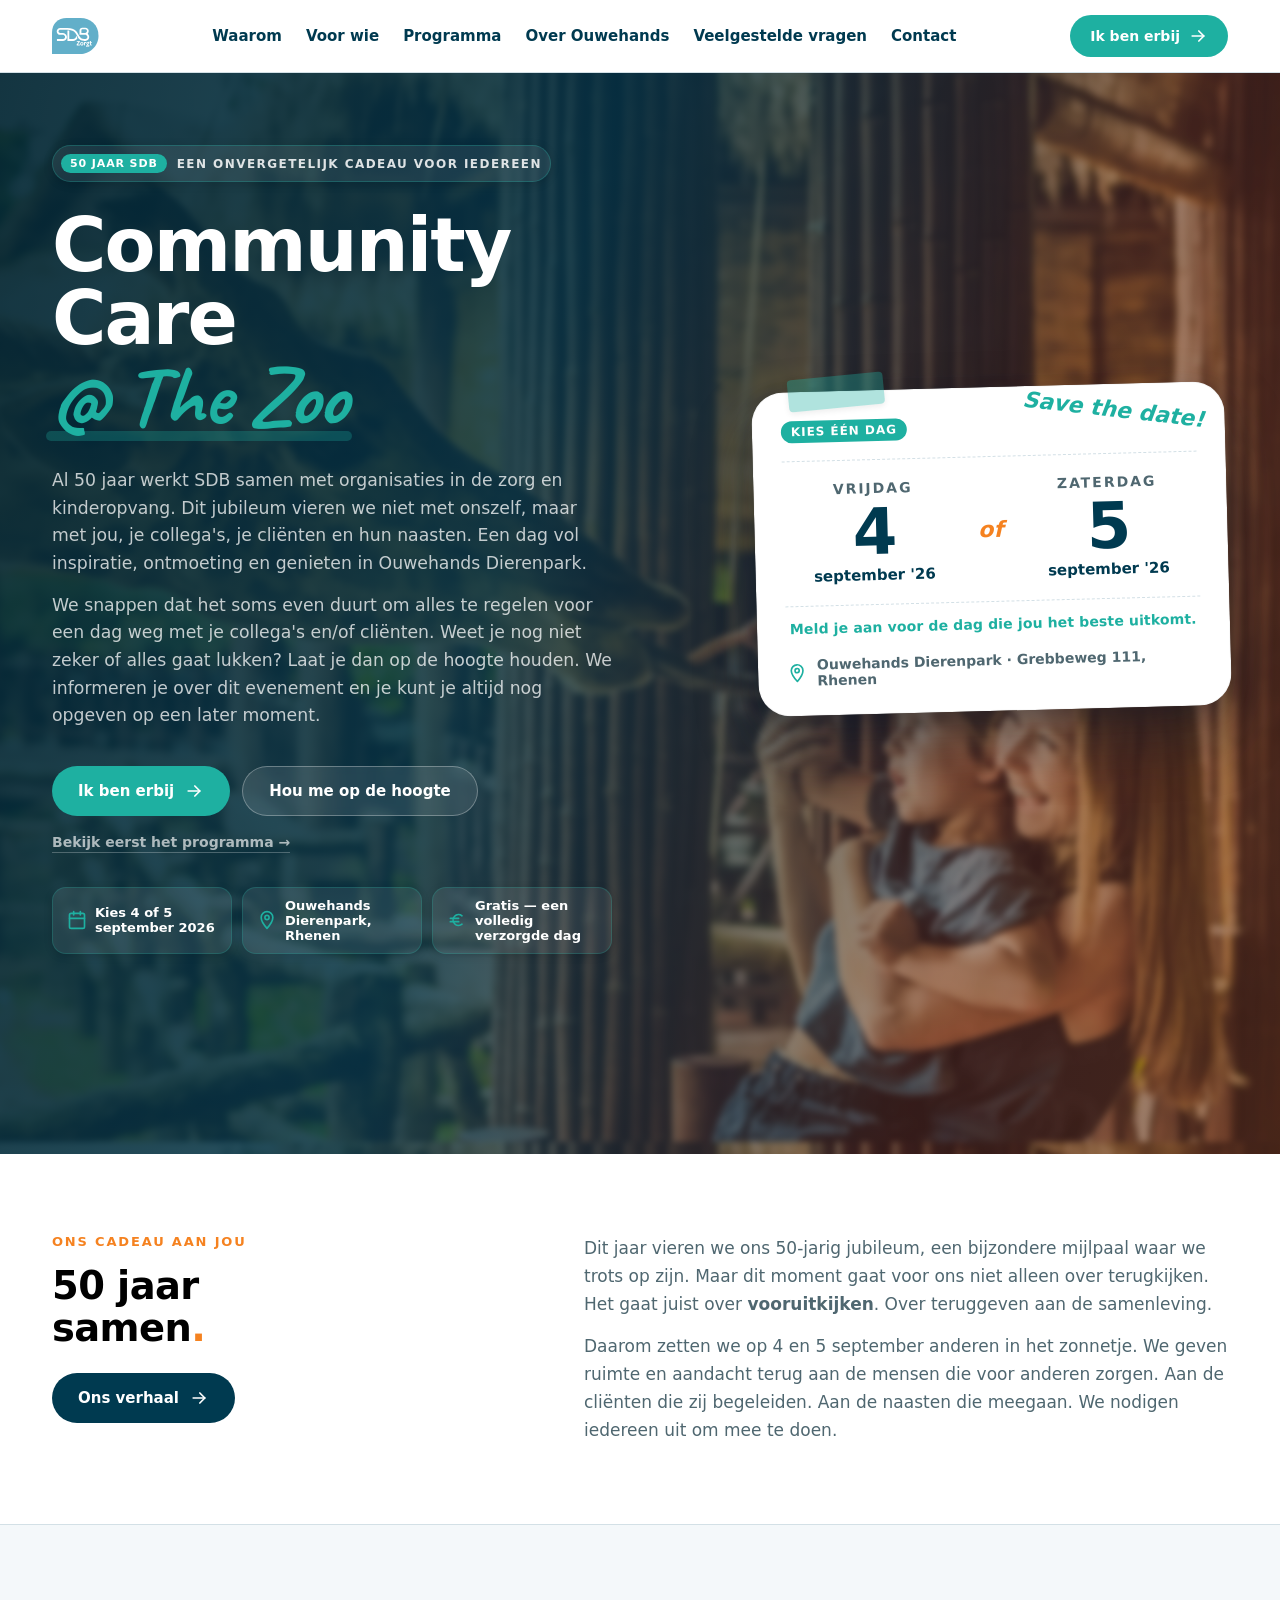
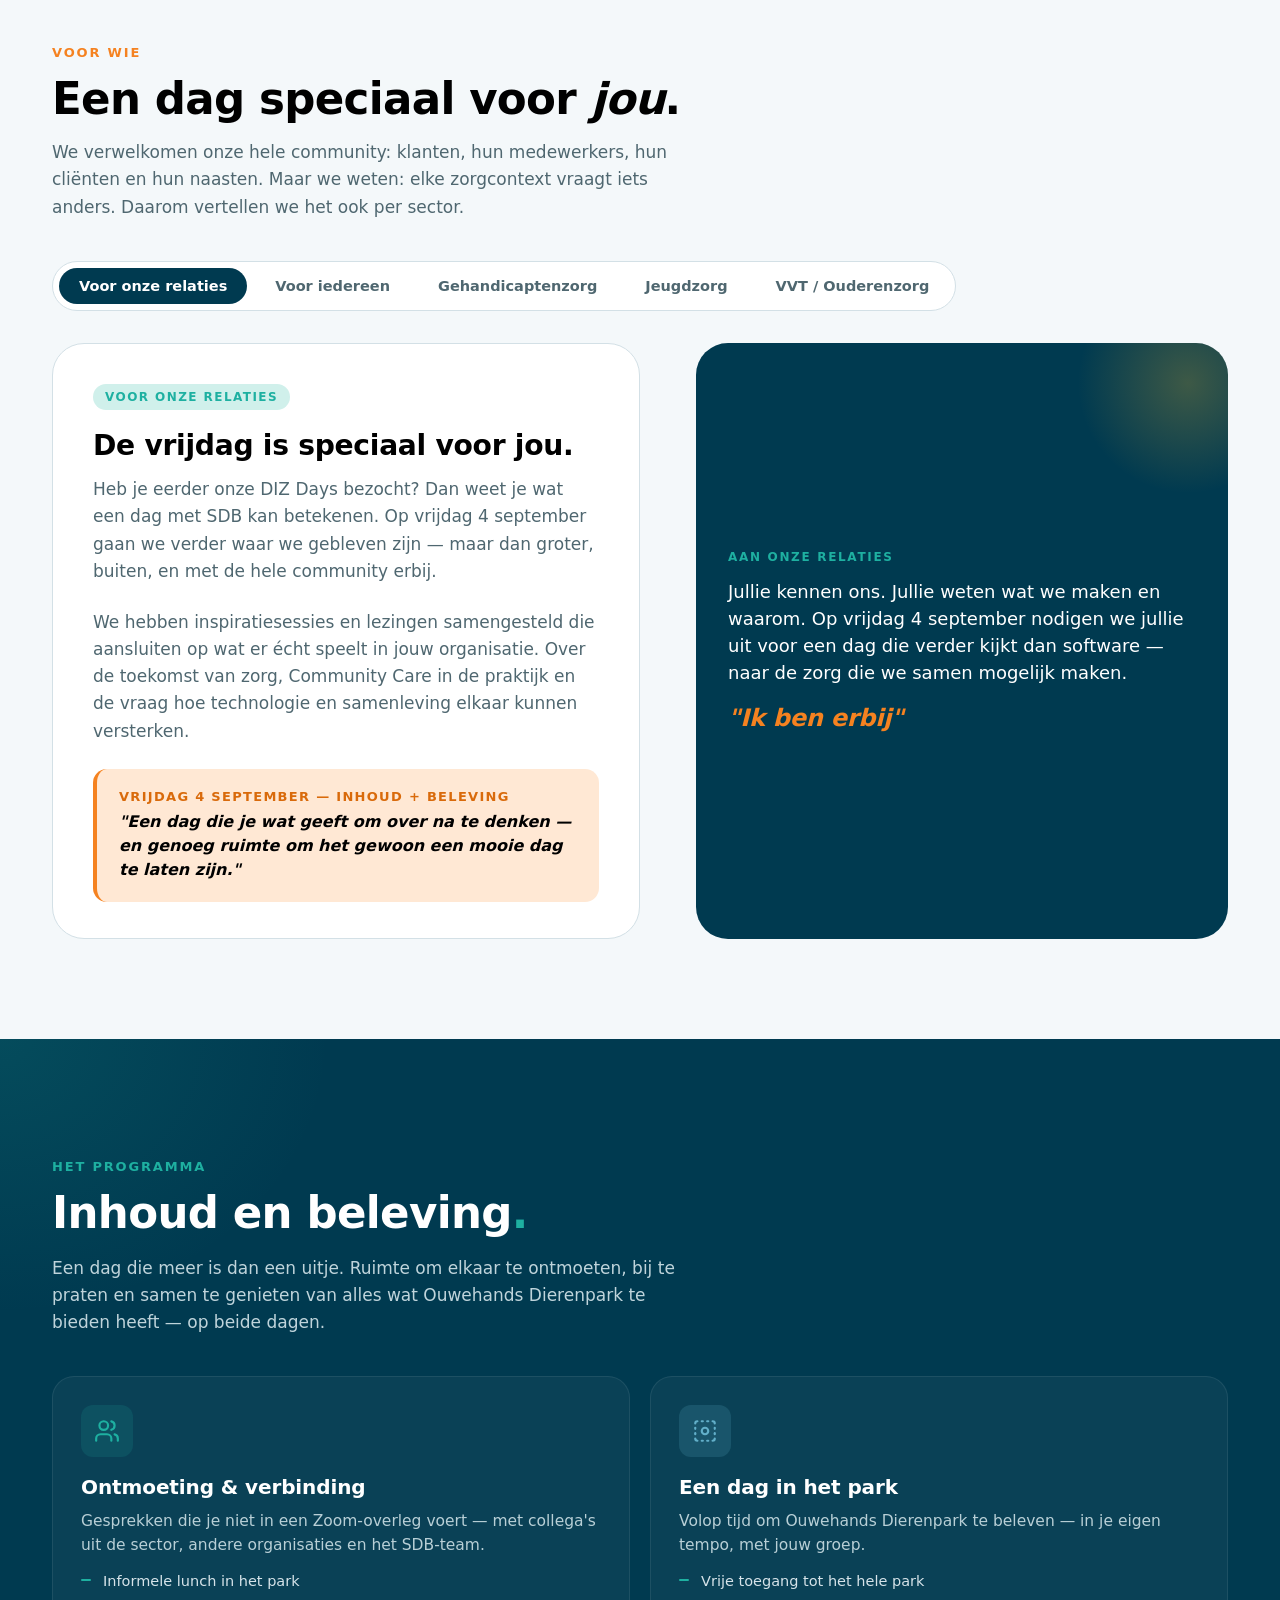
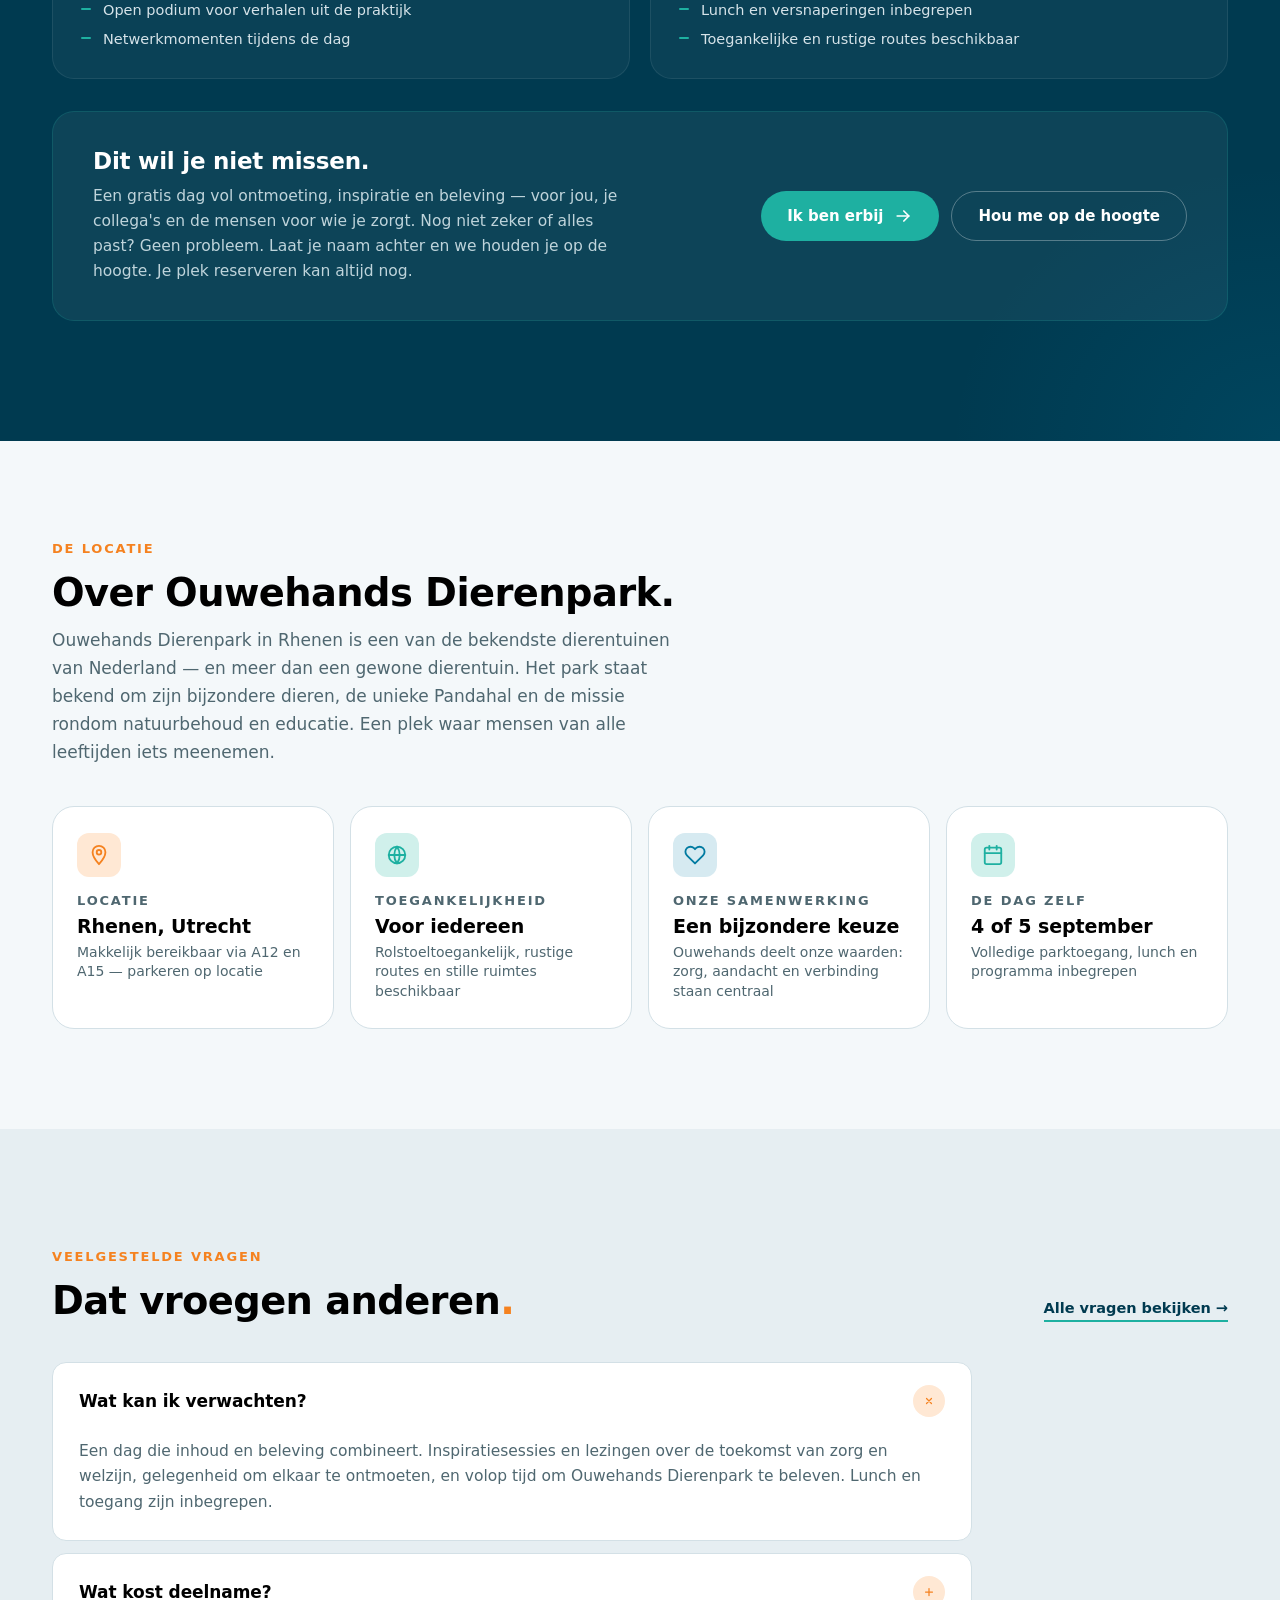
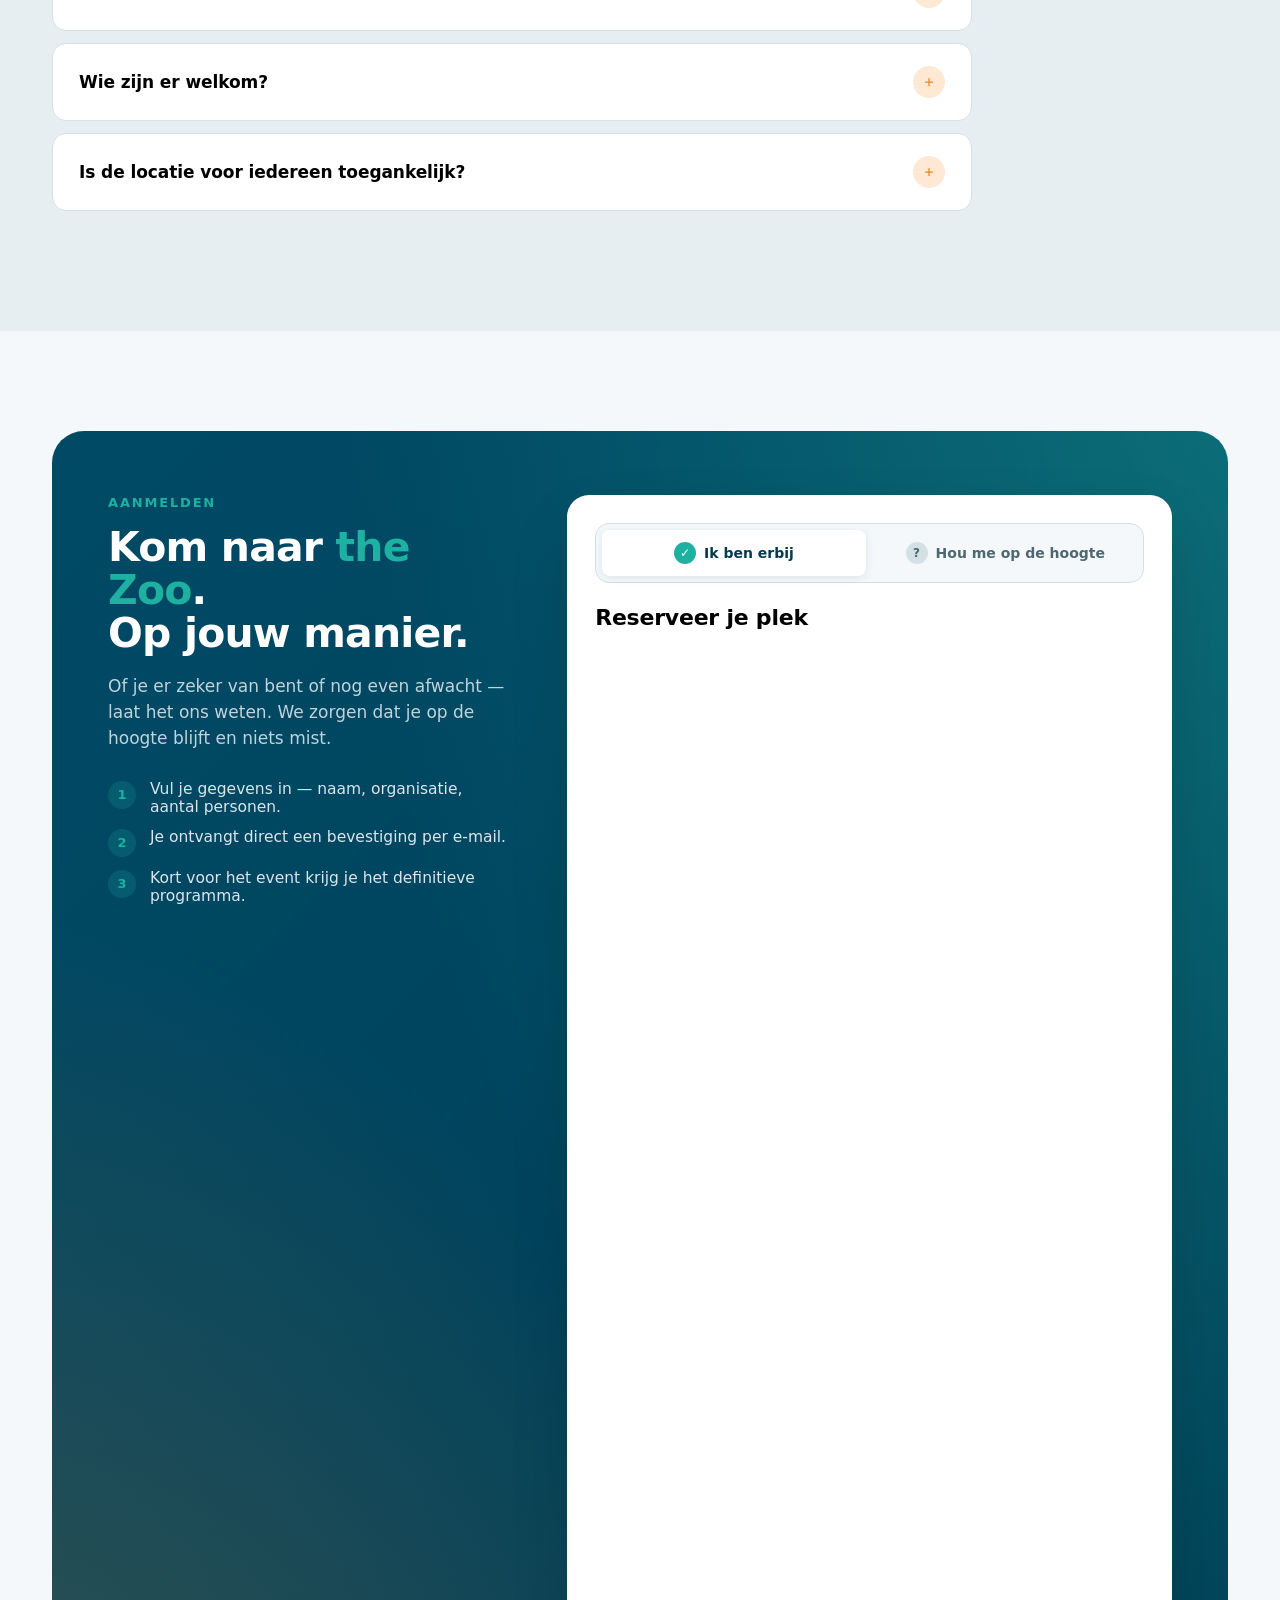
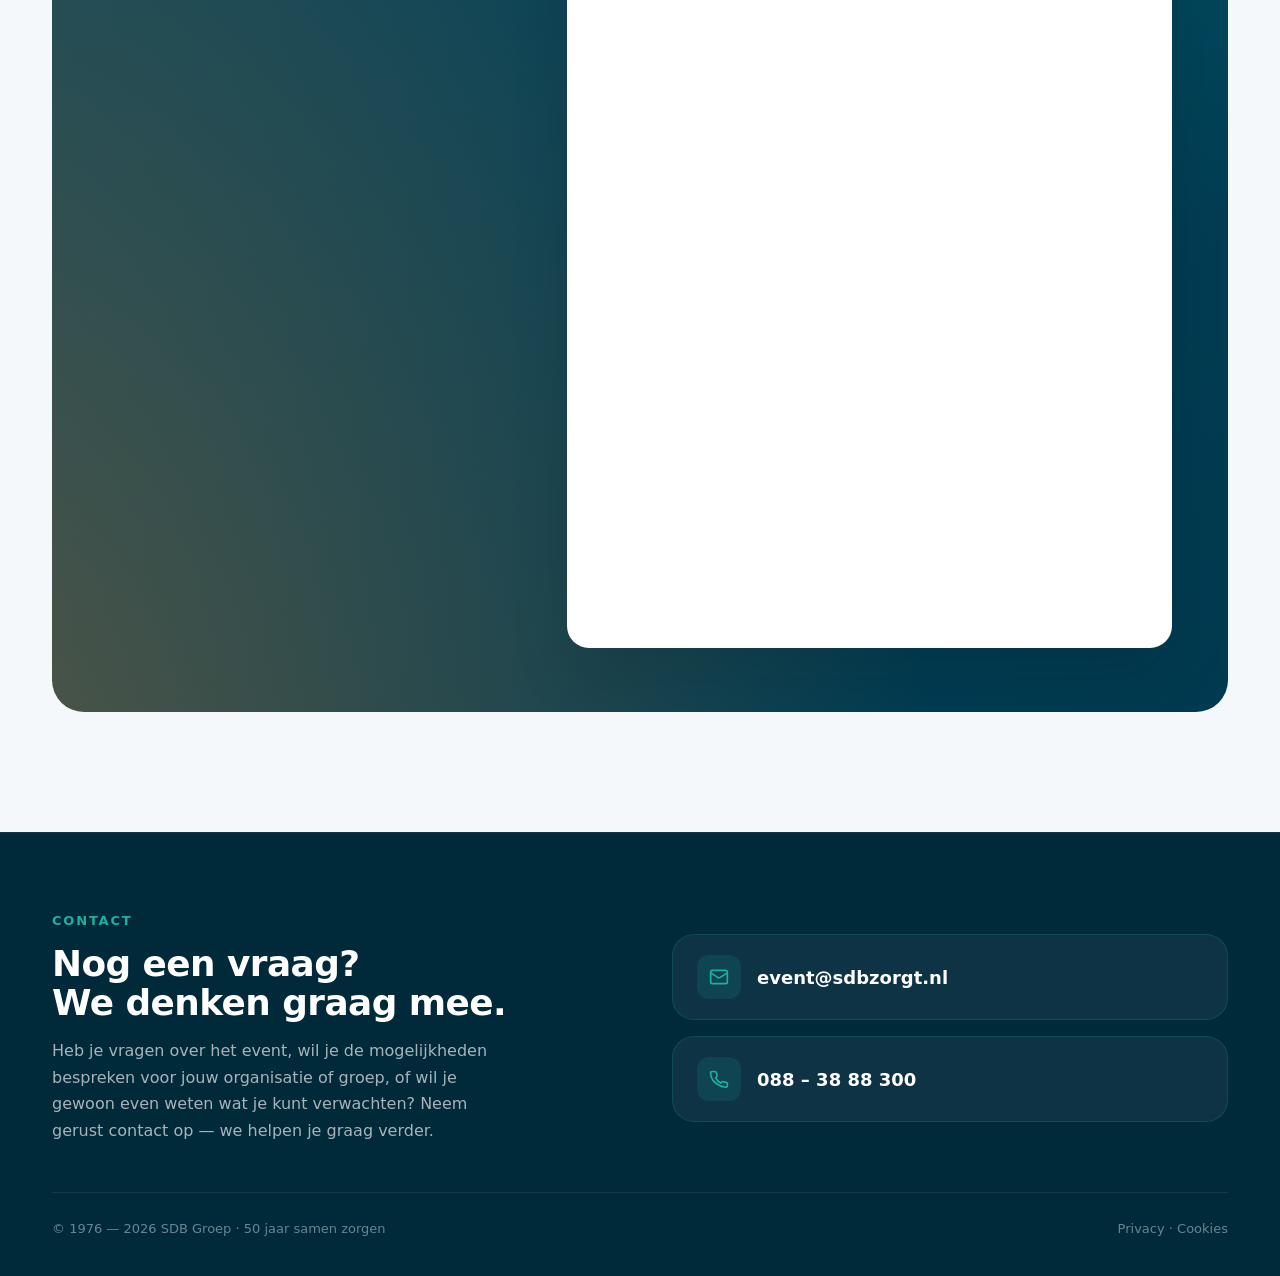
==== commit 9cc2ffa3: "Forms aangepast Zoho forms onderin aangepast" ====
--- a/index.html
+++ b/index.html
@@ -1456,7 +1456,6 @@
         <!-- Form: Ik ben erbij -->
         <div id="form-erbij">
           <h3>Reserveer je plek</h3>
-          <p class="sub">Veilig en AVG-proof via Zoho Forms.</p>
           <iframe
             id="zoho-iframe-erbij"
             src="https://forms.zohopublic.eu/avinty/form/SDBCommunityCareEventThezoo/formperma/A6B2oQo241NBtRRQmhG_pVl7QTgJj32njB8l68pdf2g"
@@ -1468,7 +1467,6 @@
         <!-- Form: Hou me op de hoogte -->
         <div id="form-twijfel" style="display:none;">
           <h3>Houd me op de hoogte</h3>
-          <p class="sub">Laat je naam achter — je plek reserveren kan altijd nog.</p>
           <iframe
             id="zoho-iframe-twijfel"
             src="https://forms.zohopublic.eu/avinty/form/SDBCommunityCareEventIkblijfgraagopdehoogte/formperma/dM5mEc53KwutGQBxzh88DMV-FsNV-grzLeBCCcpcx8k"
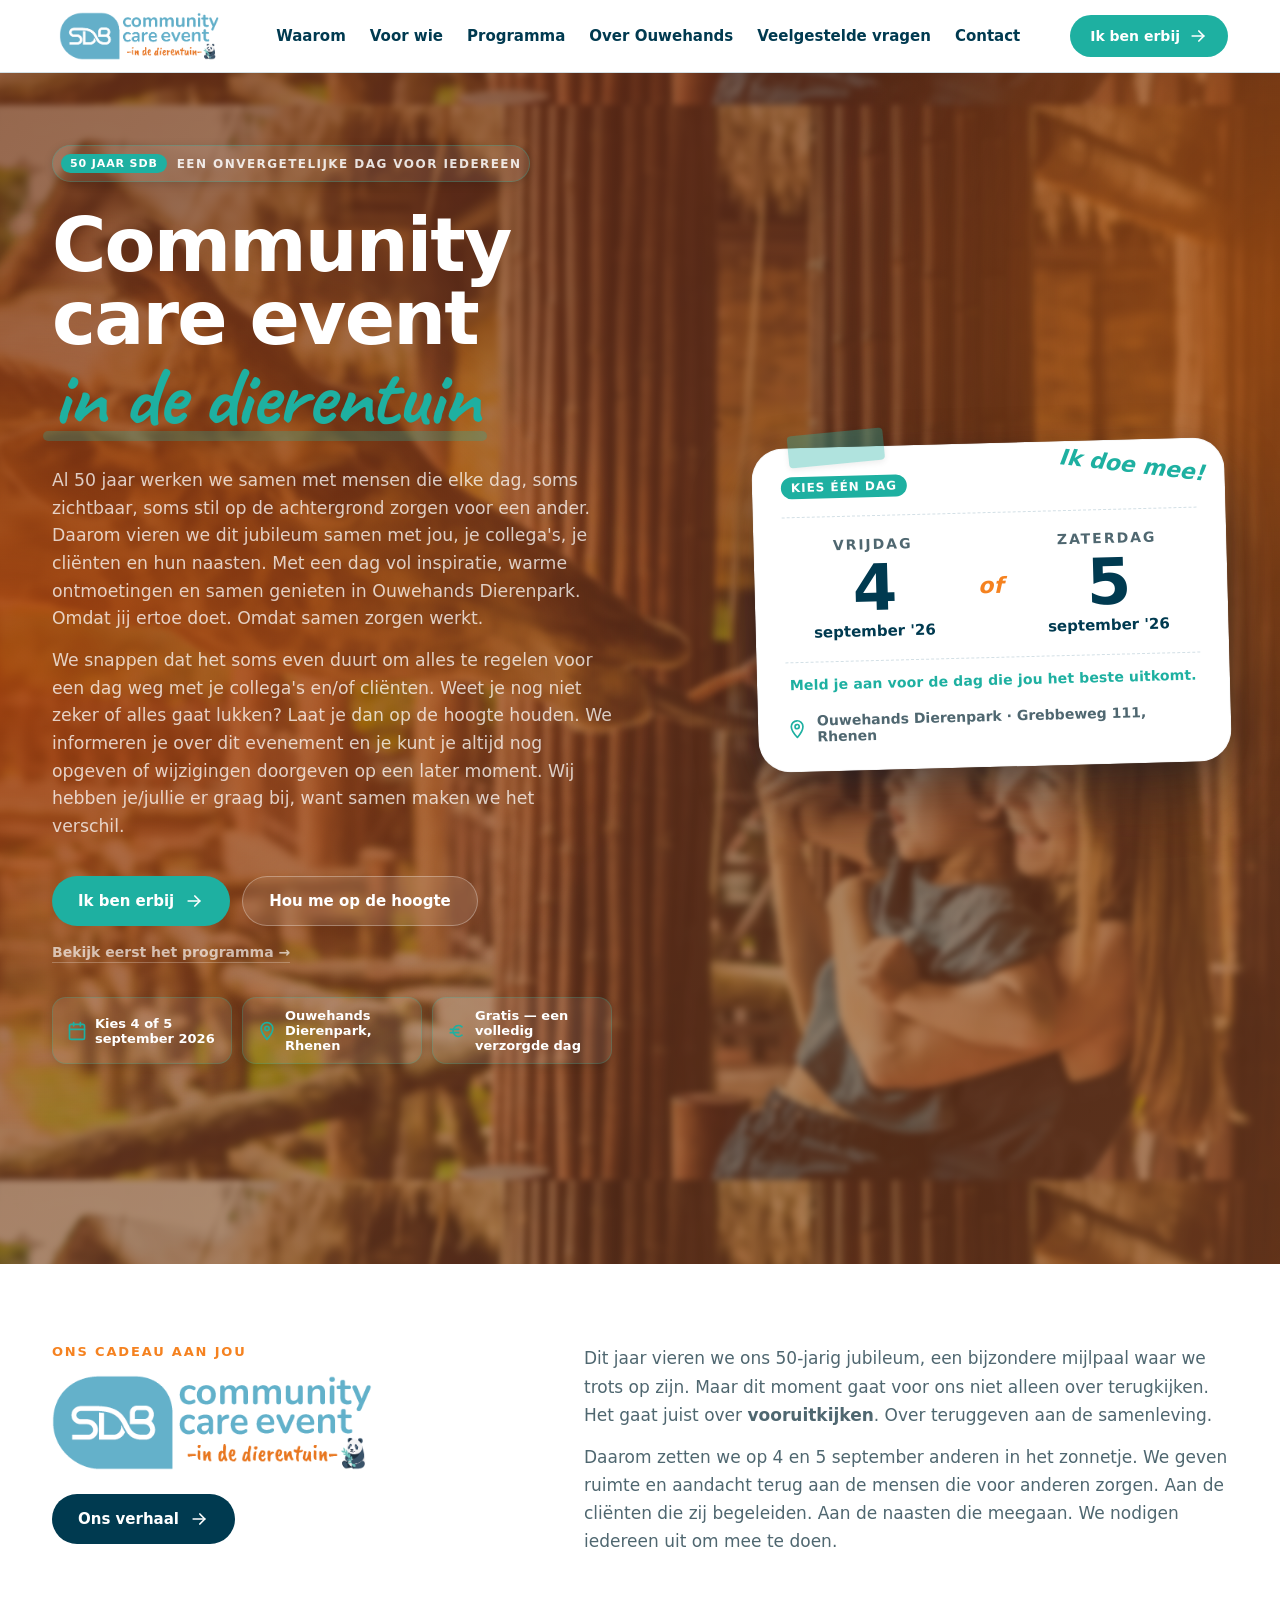
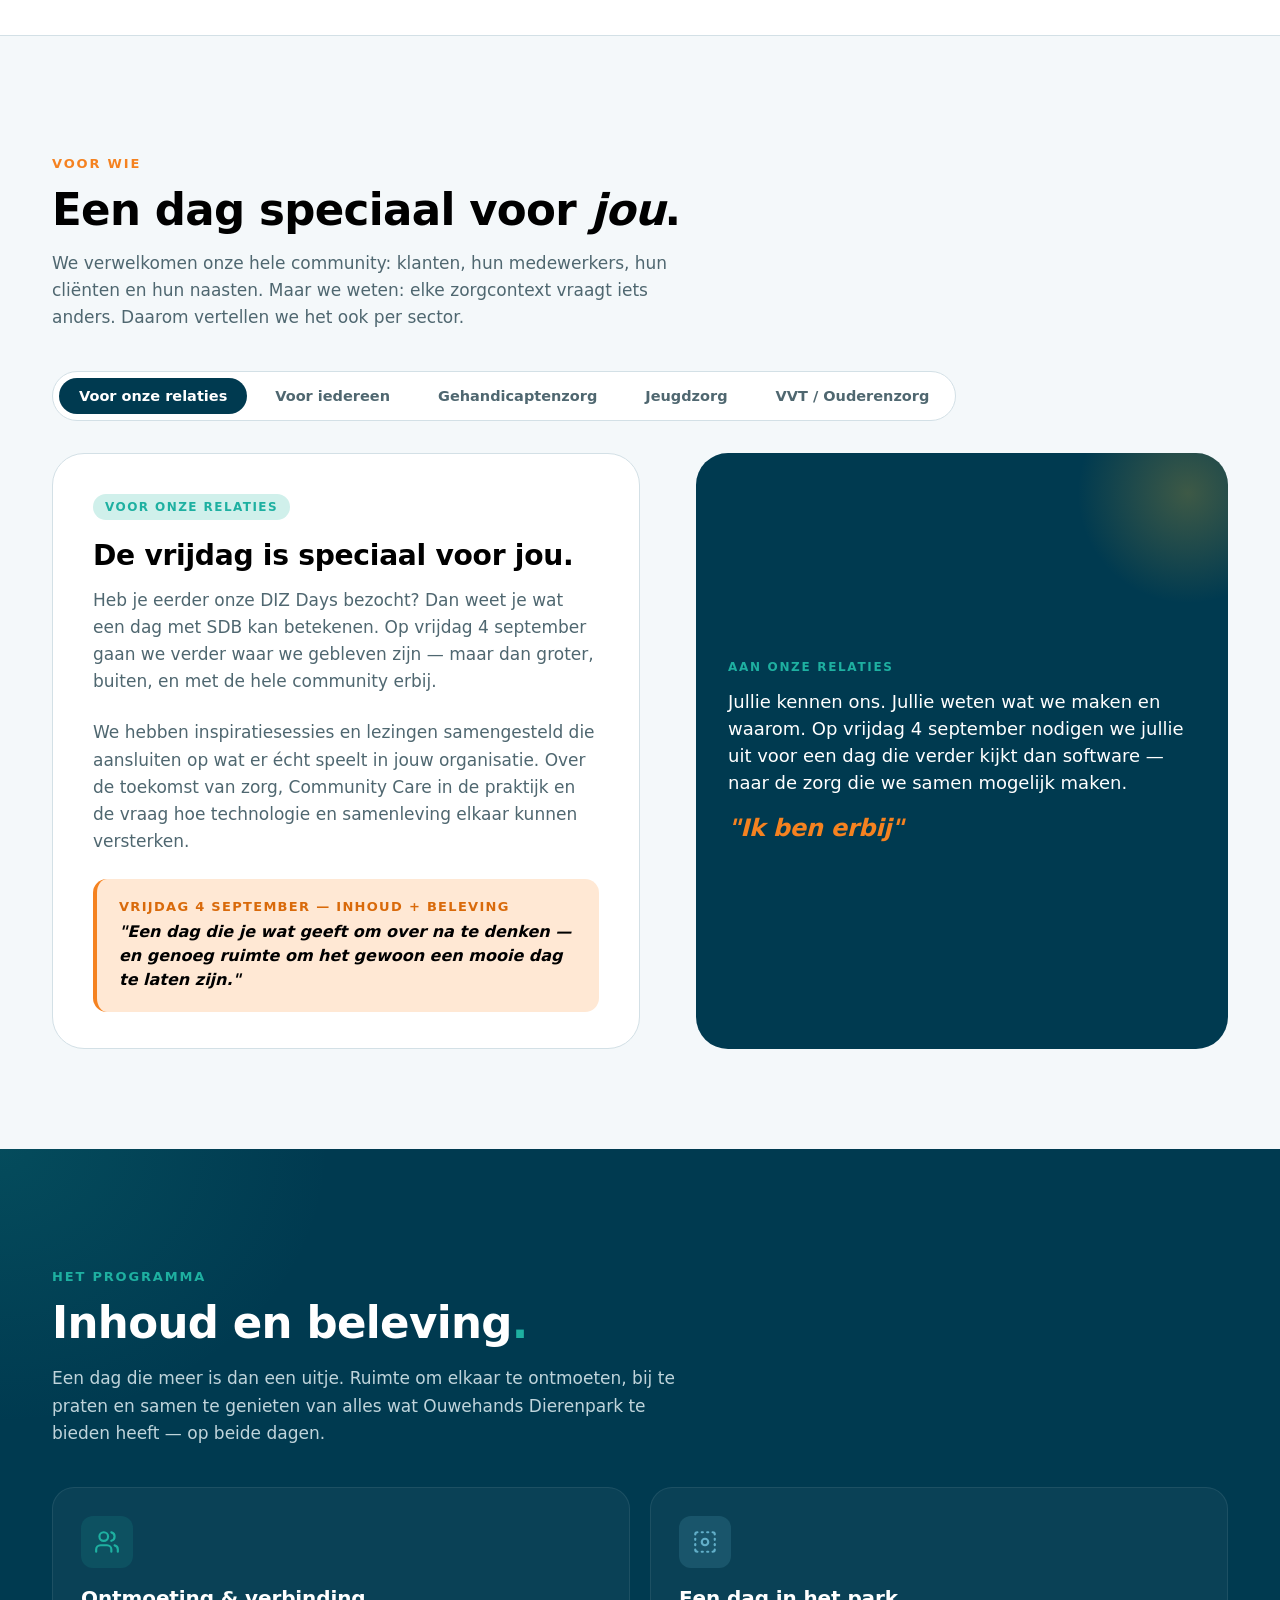
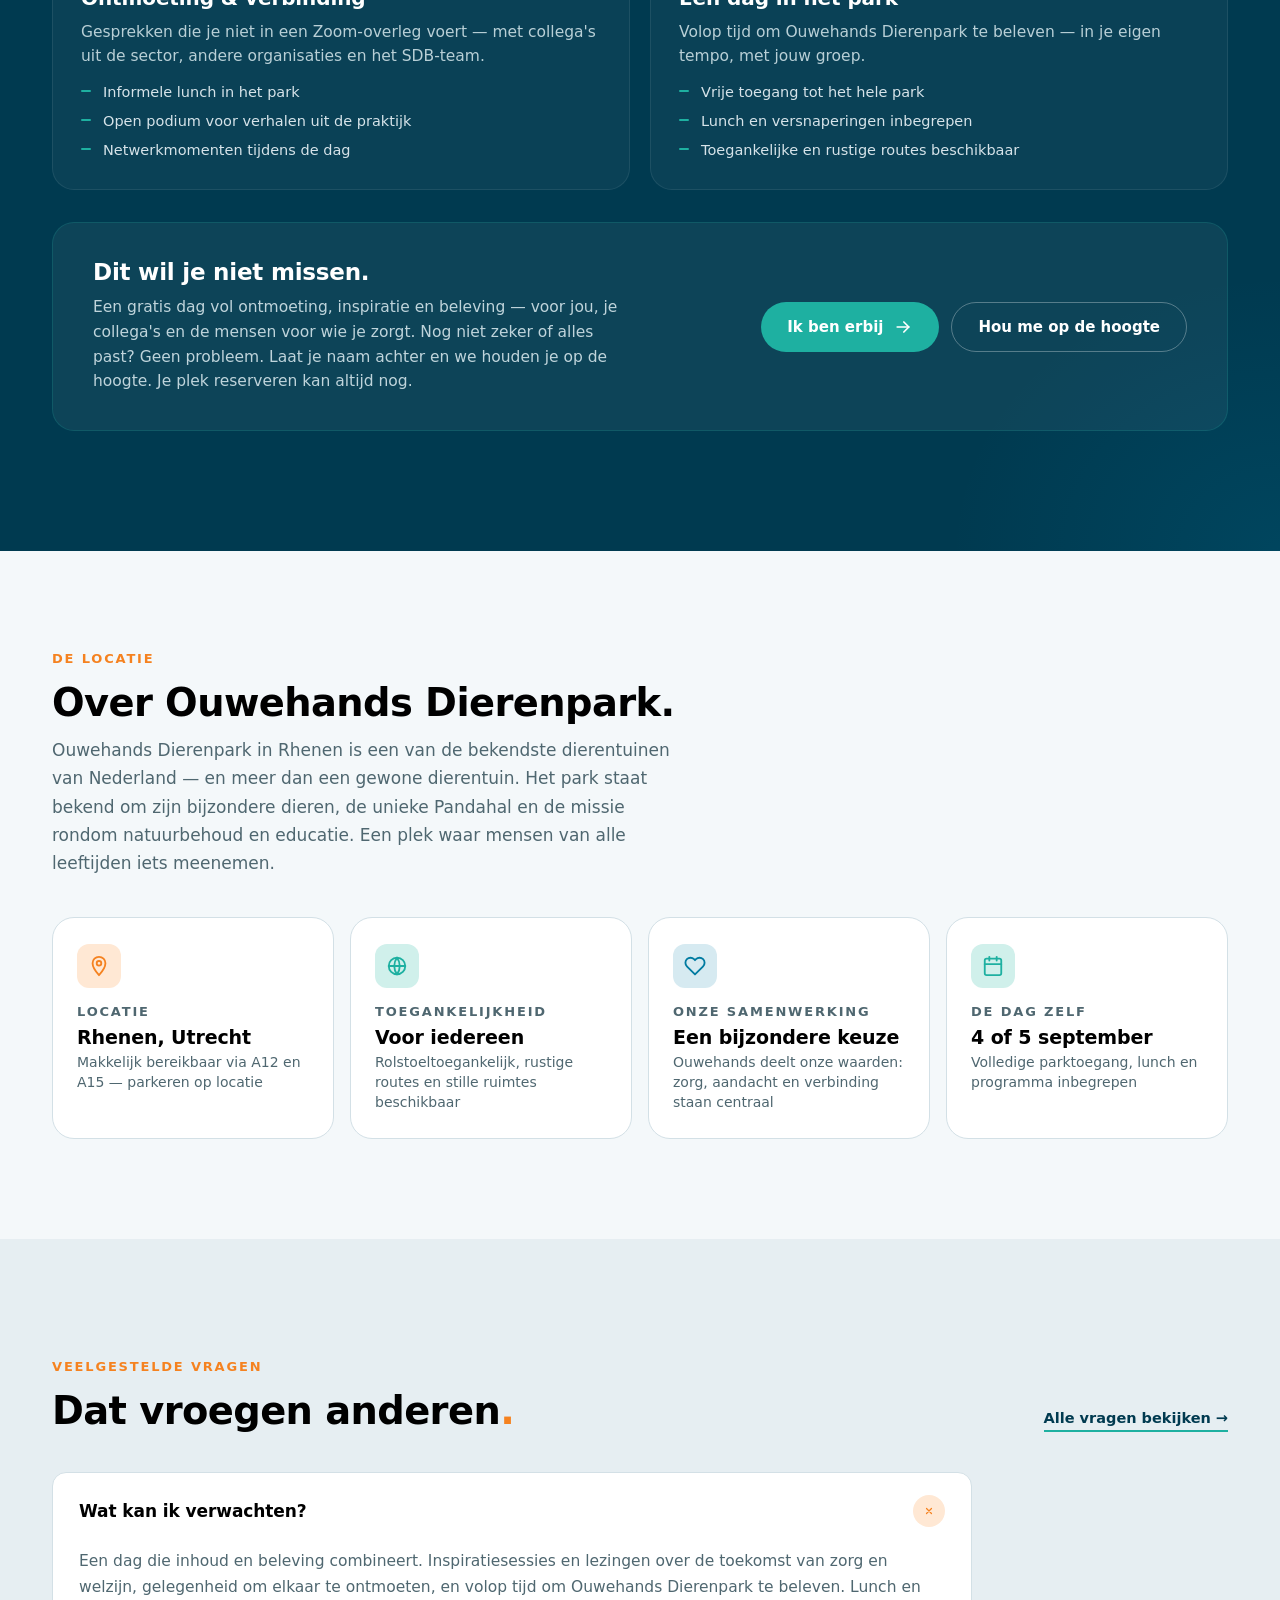
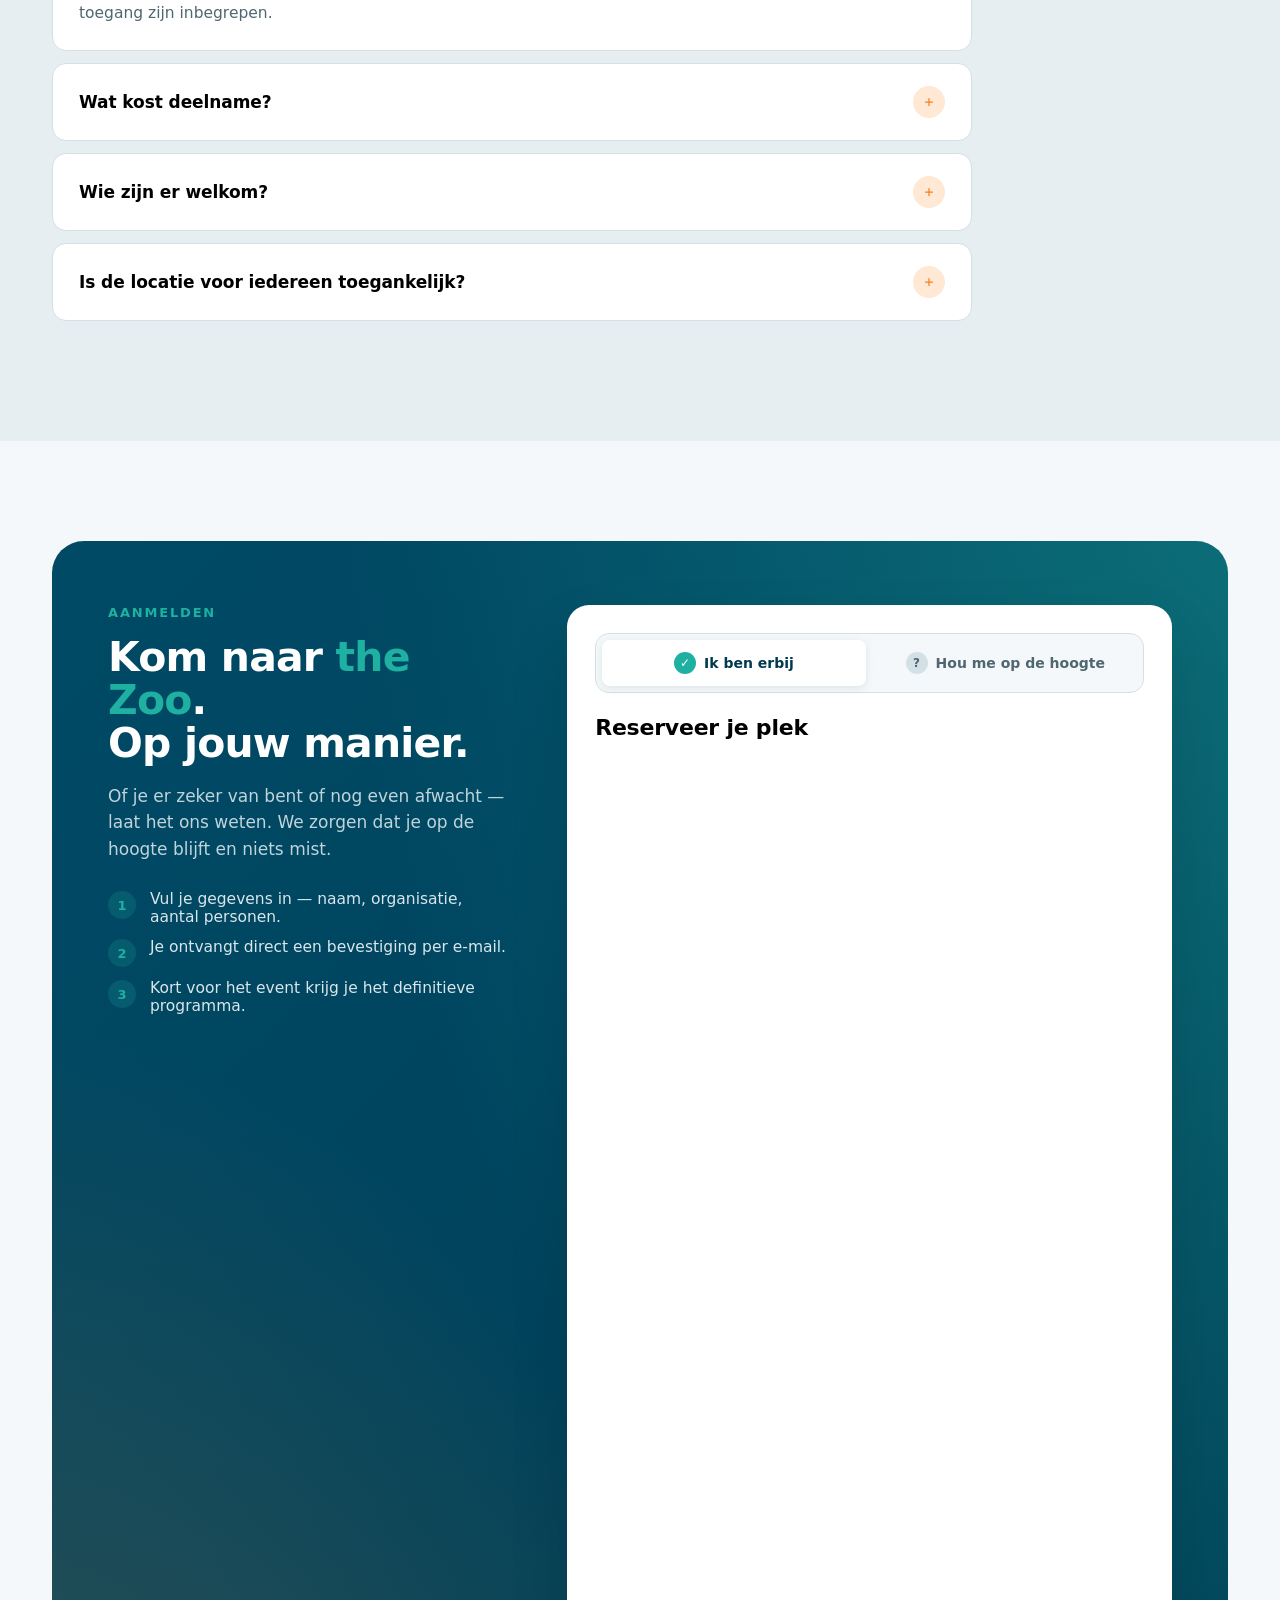
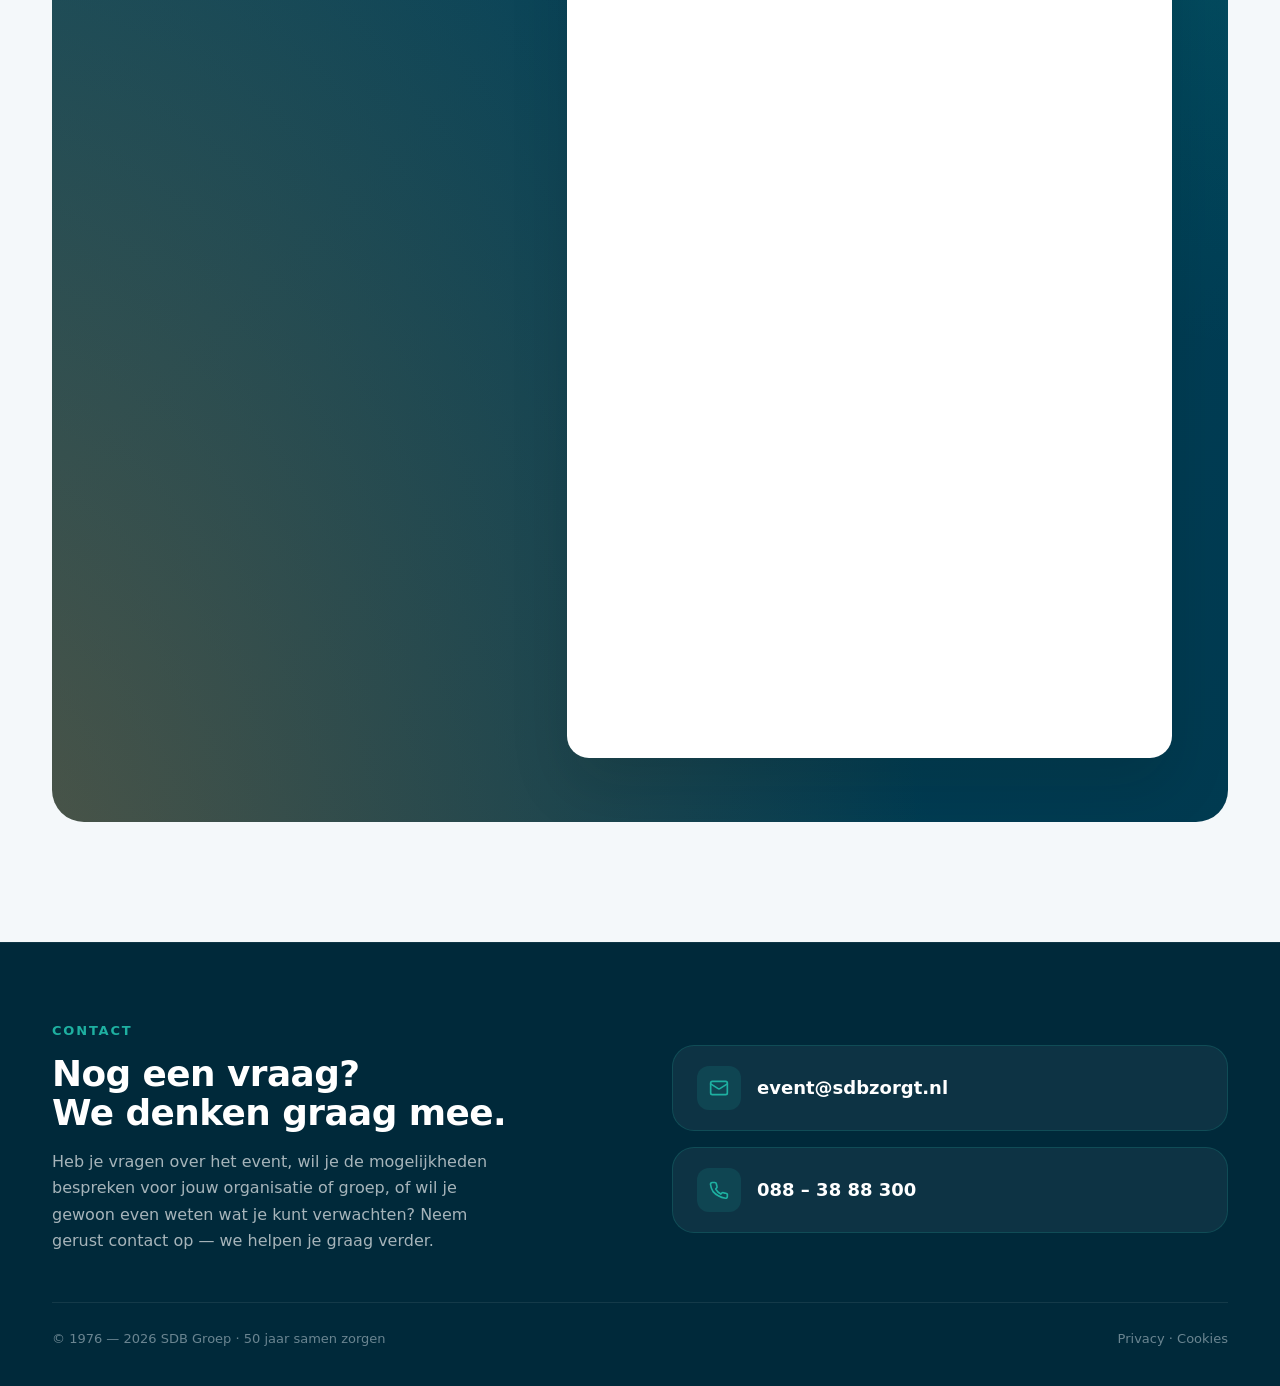
==== commit 5d670cc6: "Nieuwe logos en html aangepast Nieuwe logo's en copy aanpassingen in HTML" ====
--- a/index.html
+++ b/index.html
@@ -48,8 +48,8 @@
     display: flex; align-items: center;
     line-height: 1;
   }
-  .nav-logo svg.sdb-logo {
-    height: 36px;
+  .nav-logo img.sdb-logo {
+    height: 56px;
     width: auto;
     display: block;
   }
@@ -156,17 +156,19 @@
     overflow: hidden;
   }
 
-  /* Navy/teal gradient with subtle warm orange tint */
+  /* Warm orange gradient overlay */
   .hero::after {
     content: "";
     position: absolute; inset: 0; z-index: 1;
     background:
+      radial-gradient(ellipse 80% 60% at 0% 50%, rgba(180, 70, 10, 0.72) 0%, transparent 65%),
+      radial-gradient(ellipse 60% 80% at 100% 20%, rgba(210, 100, 10, 0.45) 0%, transparent 60%),
       linear-gradient(
-        105deg,
-        rgba(0, 38, 52, 0.88) 0%,
-        rgba(0, 55, 75, 0.75) 40%,
-        rgba(180, 80, 20, 0.18) 75%,
-        rgba(210, 100, 10, 0.22) 100%
+        135deg,
+        rgba(140, 55, 10, 0.55) 0%,
+        rgba(170, 75, 15, 0.40) 40%,
+        rgba(200, 95, 10, 0.30) 70%,
+        rgba(220, 110, 20, 0.35) 100%
       );
     pointer-events: none;
   }
@@ -1014,16 +1016,7 @@
   <div class="wrap">
     <nav class="nav" aria-label="Primary">
       <a class="nav-logo" href="#top" aria-label="SDB Community Care Event">
-        <svg class="sdb-logo" xmlns="http://www.w3.org/2000/svg" viewBox="0 0 500 387" aria-hidden="true">
-          <path fill="#62afc9" d="M306.62,0h-149.83C64.74,0,0,61.37,0,156.79v229.97h306.62c89.32,0,193.38-77.07,193.38-196.86C500,69.75,413.42,0,306.62,0Z"/>
-          <path fill="#fff" d="M262.19,193.09c-1.02-2.03-2.05-4.06-3.08-6.1v6.5c0,18.18-14.79,32.91-33.04,32.91h-40.24v-91.45c-6.05-.83-12.61-1.4-19.71-1.7v112.85h59.95c21.42,0,39.91-12.78,48.18-31.08-1.89-2.91-3.67-5.92-5.35-8.98-2.34-4.26-4.54-8.62-6.71-12.96h0Z"/>
-          <path fill="#fff" d="M383.89,169.4h0c6.76-6.86,11-18.43,11.21-28.75.42-20.28-16.58-36.48-36.87-36.48h-32.71c-16.59,0-30.03,13.46-29.99,30.05l.12,46.85h59.54c10.64,0,20.47,6.4,24.14,16.38,5.49,14.9-5.46,28.96-19.63,28.96h-12.67c-29.58,0-41.56-11.58-51.61-29.1-2.67-4.64-5.19-9.69-7.88-15.06-16.36-32.71-36.44-72.88-121.9-75.94-6.39-.23-20.28-.06-20.28-.06h-56.43c-21.11,0-38.82,17.04-38.43,38.15.39,21.11,17.74,36.66,38.99,36.66h26.01c10.64,0,20.47,6.4,24.15,16.38,5.49,14.9-5.46,28.96-19.63,28.96H53.25v19.71h66.63c25.55,0,45.68-23.61,39.74-50.15-4.58-20.43-23.27-34.6-44.21-34.6h-26.83c-9.98,0-18.47-7.99-18.33-17.97.15-10.49,8.74-17.43,19.29-17.43h56.26c7.05-.21,13.66-.18,19.85.05,72.99,2.71,88.88,34.36,104.22,65.04,3.95,7.89,7.94,15.86,12.82,23.19,3.62,5.42,7.75,10.48,12.74,14.91,9.39,8.39,21.81,14.5,39.66,16.37,3.97.41,7.96.61,11.96.6h12.48c22.51,0,40.82-18.31,40.82-40.82,0-13.36-6.48-28.45-16.46-35.9ZM375.79,139.52c-.18,10.43-8.72,21.08-19.2,21.08h-40.47v-27.05c0-5.68,5.07-11.48,10.75-11.48h32.75c9.07,0,16.32,8.38,16.17,17.45Z"/>
-          <path fill="#fff" d="M264.3,289.94c0-3.19,1.06-4.56,3.12-7.38l19.7-27.15h-17.64c-3.12,0-4.71-1.22-4.71-4.34v-.68c0-2.97,1.6-4.33,4.71-4.33h25.1c4.18,0,5.78,2.21,5.78,4.56v.68c0,3.19-1.29,4.79-3.12,7.3l-20,27.3h18.86c3.19,0,4.87,1.22,4.87,4.33v.68c0,2.97-1.67,4.33-4.87,4.33h-26.08c-4.11,0-5.7-2.28-5.7-4.64v-.68Z"/>
-          <path fill="#fff" d="M320.96,257.31c10.72,0,17.87,7.6,17.87,19.54s-7.15,19.32-18.02,19.32-17.95-7.6-17.95-19.47,7.15-19.39,18.1-19.39ZM320.88,265.52c-5.02,0-8.29,3.8-8.29,11.18s3.27,11.18,8.29,11.18,8.14-3.88,8.14-11.1-3.19-11.26-8.14-11.26Z"/>
-          <path fill="#fff" d="M367.59,263.62c0,4.64-3.27,6.08-3.42,6.01-.91-1.06-2.28-1.9-4.18-1.9-4.26,0-6.16,3.95-6.16,11.48v11.41c0,3.57-1.67,4.94-4.56,4.94h-1.06c-2.89,0-4.64-1.29-4.64-4.94v-31.79c0-.38,1.67-1.14,3.73-1.14,2.43,0,4.33,1.06,5.17,3.95.3,1.06.53,2.28.61,3.57,1.14-4.94,4.03-7.99,8.21-7.99,3.95,0,6.31,2.59,6.31,6.39Z"/>
-          <path fill="#fff" d="M367.45,301.19c0-4.79,4.26-8.29,10.8-9.73-1.06-.76-1.83-1.98-1.83-3.57,0-1.83,1.22-3.5,2.89-4.26-6.24-1.67-9.81-6.31-9.81-12.4,0-8.14,6.54-13.92,15.44-13.92,2.51,0,4.87.53,6.92,1.52l1.6-2.97c1.29-2.89,2.97-3.95,4.94-3.88,3.65.08,5.25,4.33,5.02,4.72l-5.86,6.08c1.98,2.28,3.12,5.1,3.12,8.37,0,7.6-5.7,12.93-14.3,13.16h-1.37c-.3.38-.3.99.15,1.44.53,1.52,3.73,1.83,8.37,3.27,4.64,1.52,9.51,4.26,9.51,10.27,0,6.92-6.46,11.71-18.56,11.71s-17.03-3.57-17.03-9.81ZM393.23,300.66c0-2.21-2.13-3.42-5.1-4.33-.99-.3-2.05-.61-3.12-.84-4.56.68-7.99,2.66-7.99,5.55,0,2.74,2.74,4.34,7.91,4.34s8.29-1.67,8.29-4.72ZM391.1,271.08c0-4.64-2.36-7.07-6.08-7.07s-6.01,2.43-6.01,7.07,2.43,7.22,6.08,7.22,6.01-2.51,6.01-7.22Z"/>
-          <path fill="#fff" d="M409.37,284.46v-18.1h-1.75c-2.59,0-3.8-1.37-3.8-3.73v-.91c0-2.21,1.14-3.65,3.73-3.65h1.83v-4.71c0-3.42,1.67-4.94,4.56-4.94h1.06c2.89,0,4.64,1.29,4.64,4.94v4.71h5.48c2.51,0,3.8,1.22,3.8,3.57v.91c0,2.51-1.37,3.8-3.8,3.8h-5.63v15.89c0,3.88,1.14,5.25,3.42,5.25,1.75,0,3.27-.91,4.18-2.21.38,0,2.21,1.37,2.21,4.26,0,1.6-.53,3.04-1.9,4.26-1.52,1.44-3.88,2.36-7.15,2.36-7,0-10.87-3.73-10.87-11.71Z"/>
-        </svg>
+        <img src="sdb-ccevent-dierentuin-logo.png" alt="SDB Community Care Event — in de dierentuin" class="sdb-logo" />
       </a>
       <div class="nav-links">
         <a href="#waarom">Waarom</a>
@@ -1065,18 +1058,18 @@
     <div class="hero-copy">
       <span class="hero-eyebrow">
         <span class="jubileum">50 jaar SDB</span>
-        Een onvergetelijk cadeau voor iedereen
+        Een onvergetelijke dag voor iedereen
       </span>
       <h1>
         Community<br/>
-        Care<br/>
-        <span class="zoo">@ The Zoo</span>
+        care event<br/>
+        <span class="zoo">in de dierentuin</span>
       </h1>
       <p class="hero-sub">
-        Al 50 jaar werkt SDB samen met organisaties in de zorg en kinderopvang. Dit jubileum vieren we niet met onszelf, maar met jou, je collega's, je cliënten en hun naasten. Een dag vol inspiratie, ontmoeting en genieten in Ouwehands Dierenpark.
+        Al 50 jaar werken we samen met mensen die elke dag, soms zichtbaar, soms stil op de achtergrond zorgen voor een ander. Daarom vieren we dit jubileum samen met jou, je collega's, je cliënten en hun naasten. Met een dag vol inspiratie, warme ontmoetingen en samen genieten in Ouwehands Dierenpark. Omdat jij ertoe doet. Omdat samen zorgen werkt.
       </p>
       <p class="hero-sub" style="margin-top: 14px;">
-        We snappen dat het soms even duurt om alles te regelen voor een dag weg met je collega's en/of cliënten. Weet je nog niet zeker of alles gaat lukken? Laat je dan op de hoogte houden. We informeren je over dit evenement en je kunt je altijd nog opgeven op een later moment.
+        We snappen dat het soms even duurt om alles te regelen voor een dag weg met je collega's en/of cliënten. Weet je nog niet zeker of alles gaat lukken? Laat je dan op de hoogte houden. We informeren je over dit evenement en je kunt je altijd nog opgeven of wijzigingen doorgeven op een later moment. Wij hebben je/jullie er graag bij, want samen maken we het verschil.
       </p>
       <div class="hero-ctas">
         <a class="btn btn-primary" href="#aanmelden" data-intent="erbij">
@@ -1107,7 +1100,7 @@
     </div>
 
     <div class="save-card" aria-label="Save the date">
-      <div class="save-scribble">Save the date!</div>
+      <div class="save-scribble">Ik doe mee!</div>
       <div class="save-card-head">
         <span class="pill">Kies één dag</span>
       </div>
@@ -1138,7 +1131,7 @@
   <div class="wrap intro-grid">
     <div>
       <div class="eyebrow">Ons cadeau aan jou</div>
-      <h2>50 jaar<br/>samen<span class="hl">.</span></h2>
+      <img src="sdb-ccevent-dierentuin-logo-klein.png" alt="SDB Community Care Event — in de dierentuin" style="width: 100%; max-width: 320px; height: auto; margin-top: 16px; display: block;" />
       <a class="btn btn-dark" href="/ons-verhaal" style="margin-top: 24px; display: inline-flex;">
         Ons verhaal
         <svg class="ic" width="16" height="16" viewBox="0 0 24 24" fill="none" stroke="currentColor" stroke-linecap="round" stroke-linejoin="round"><path d="M5 12h14"/><path d="M13 6l6 6-6 6"/></svg>
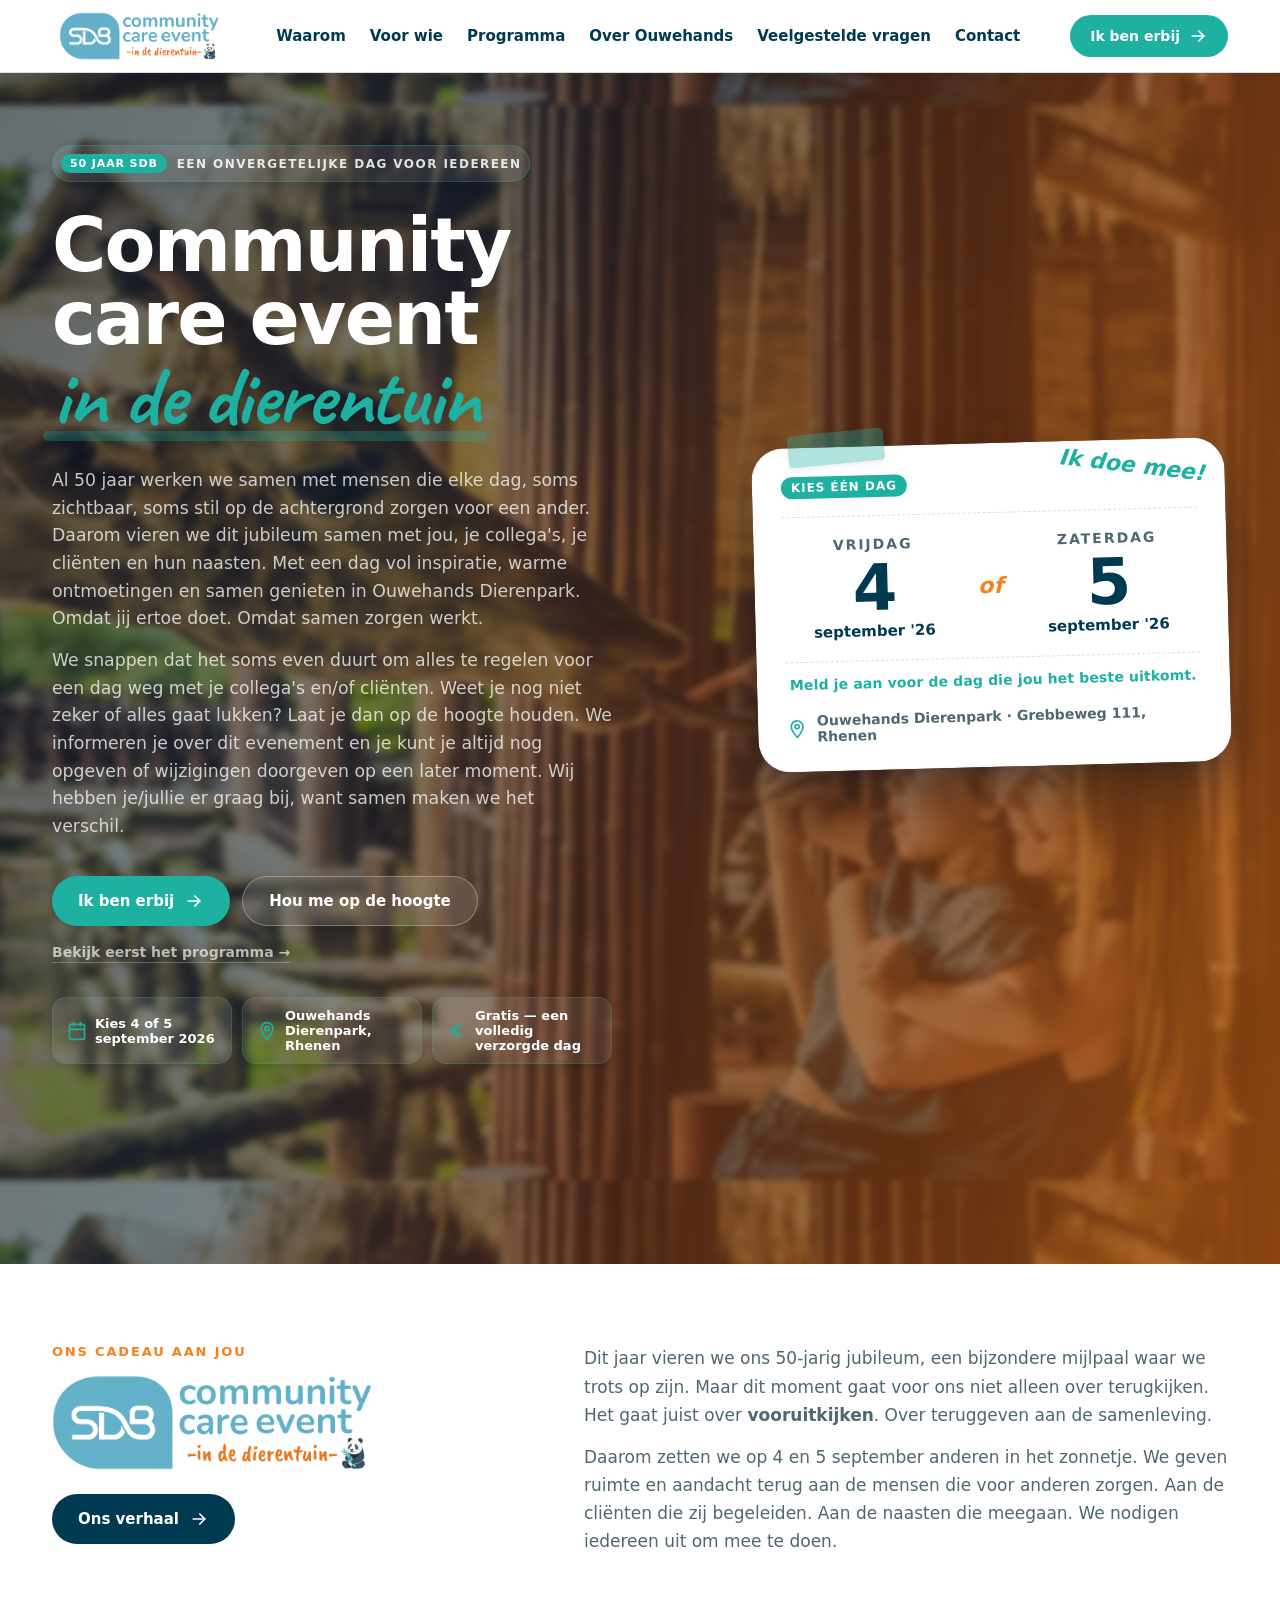
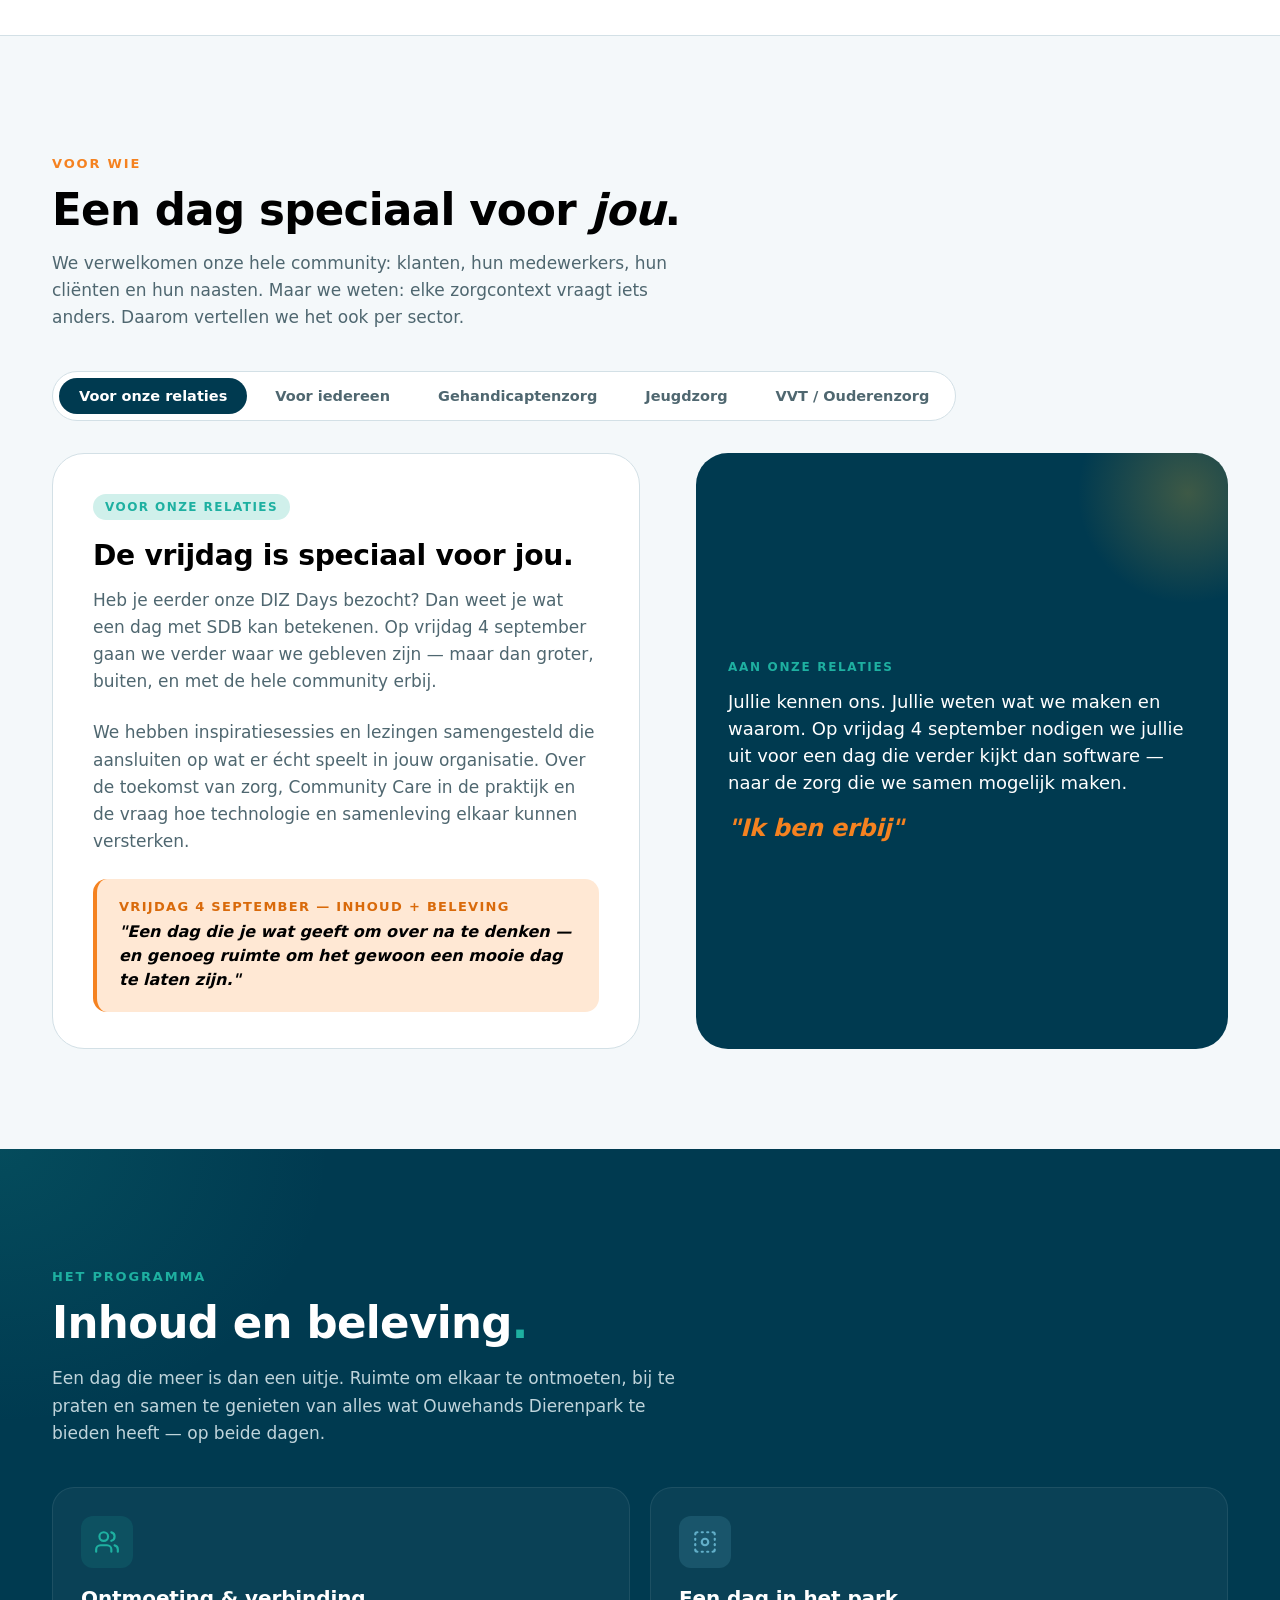
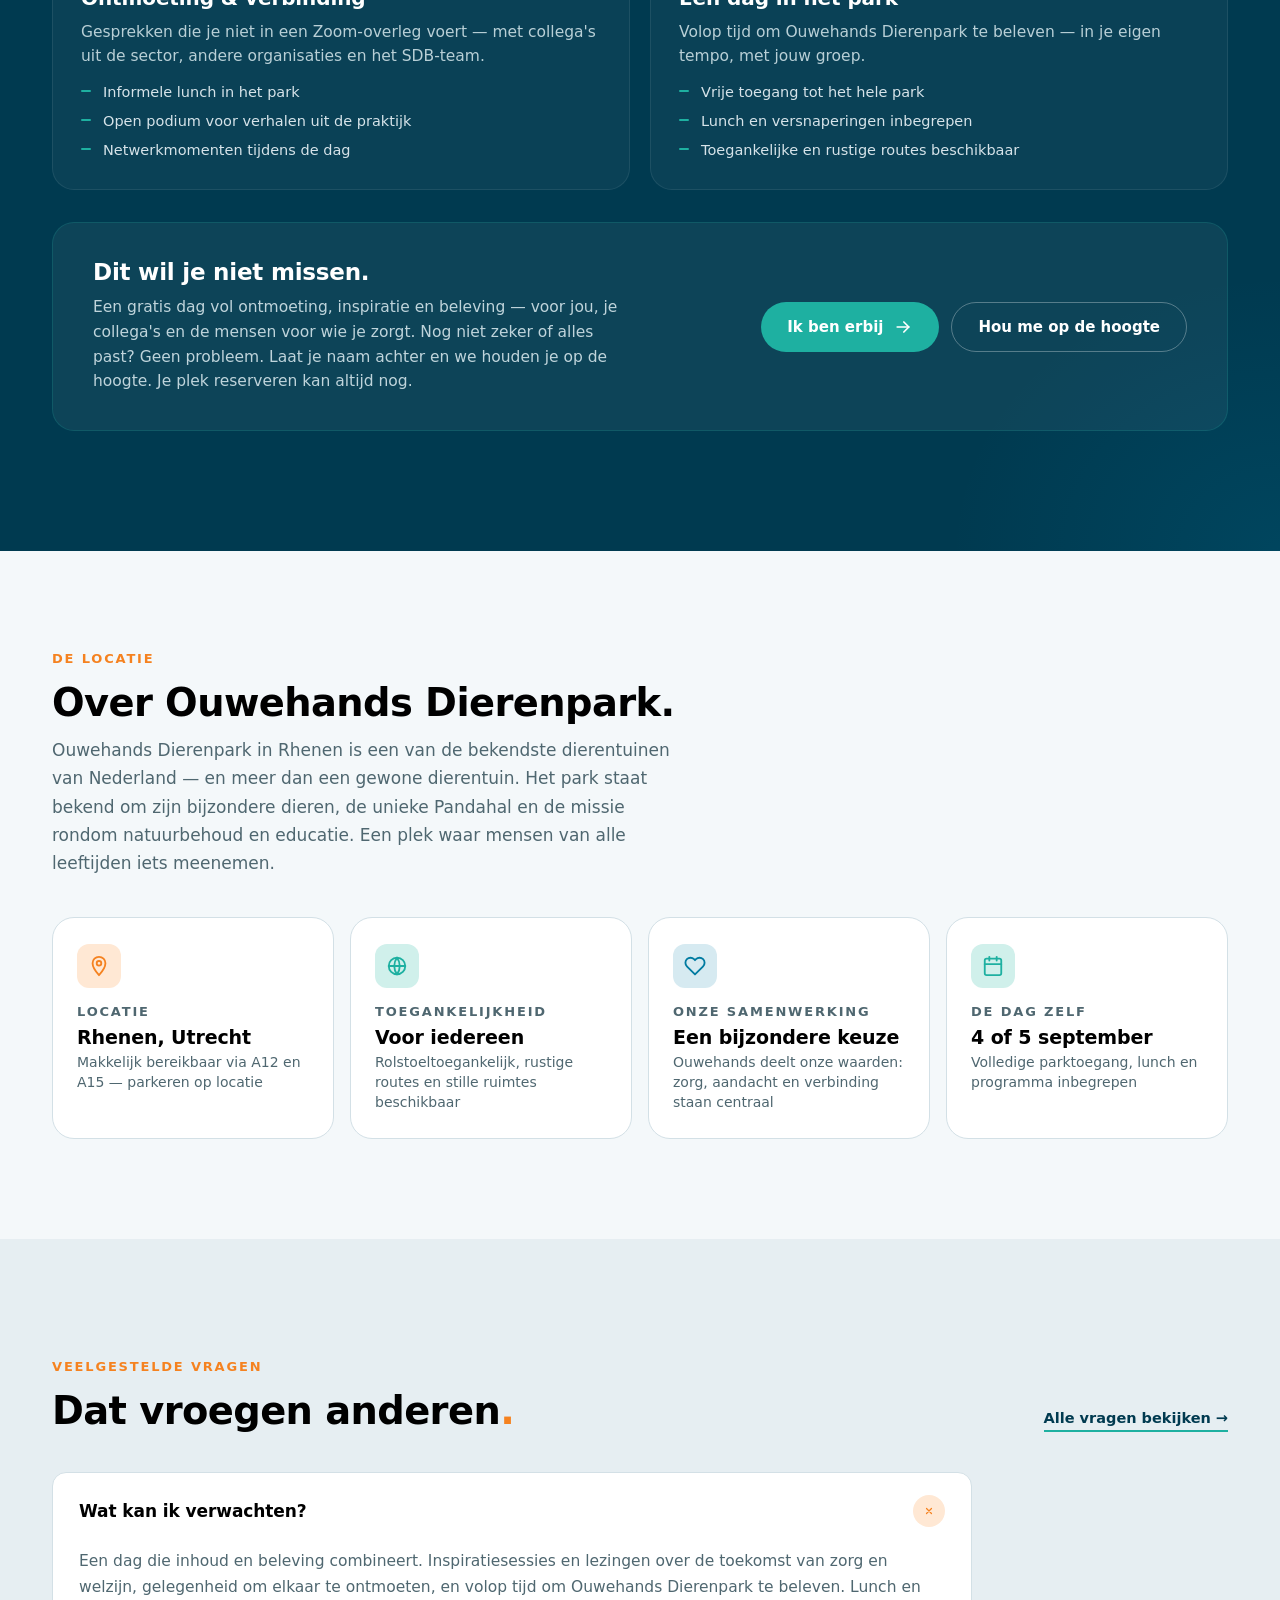
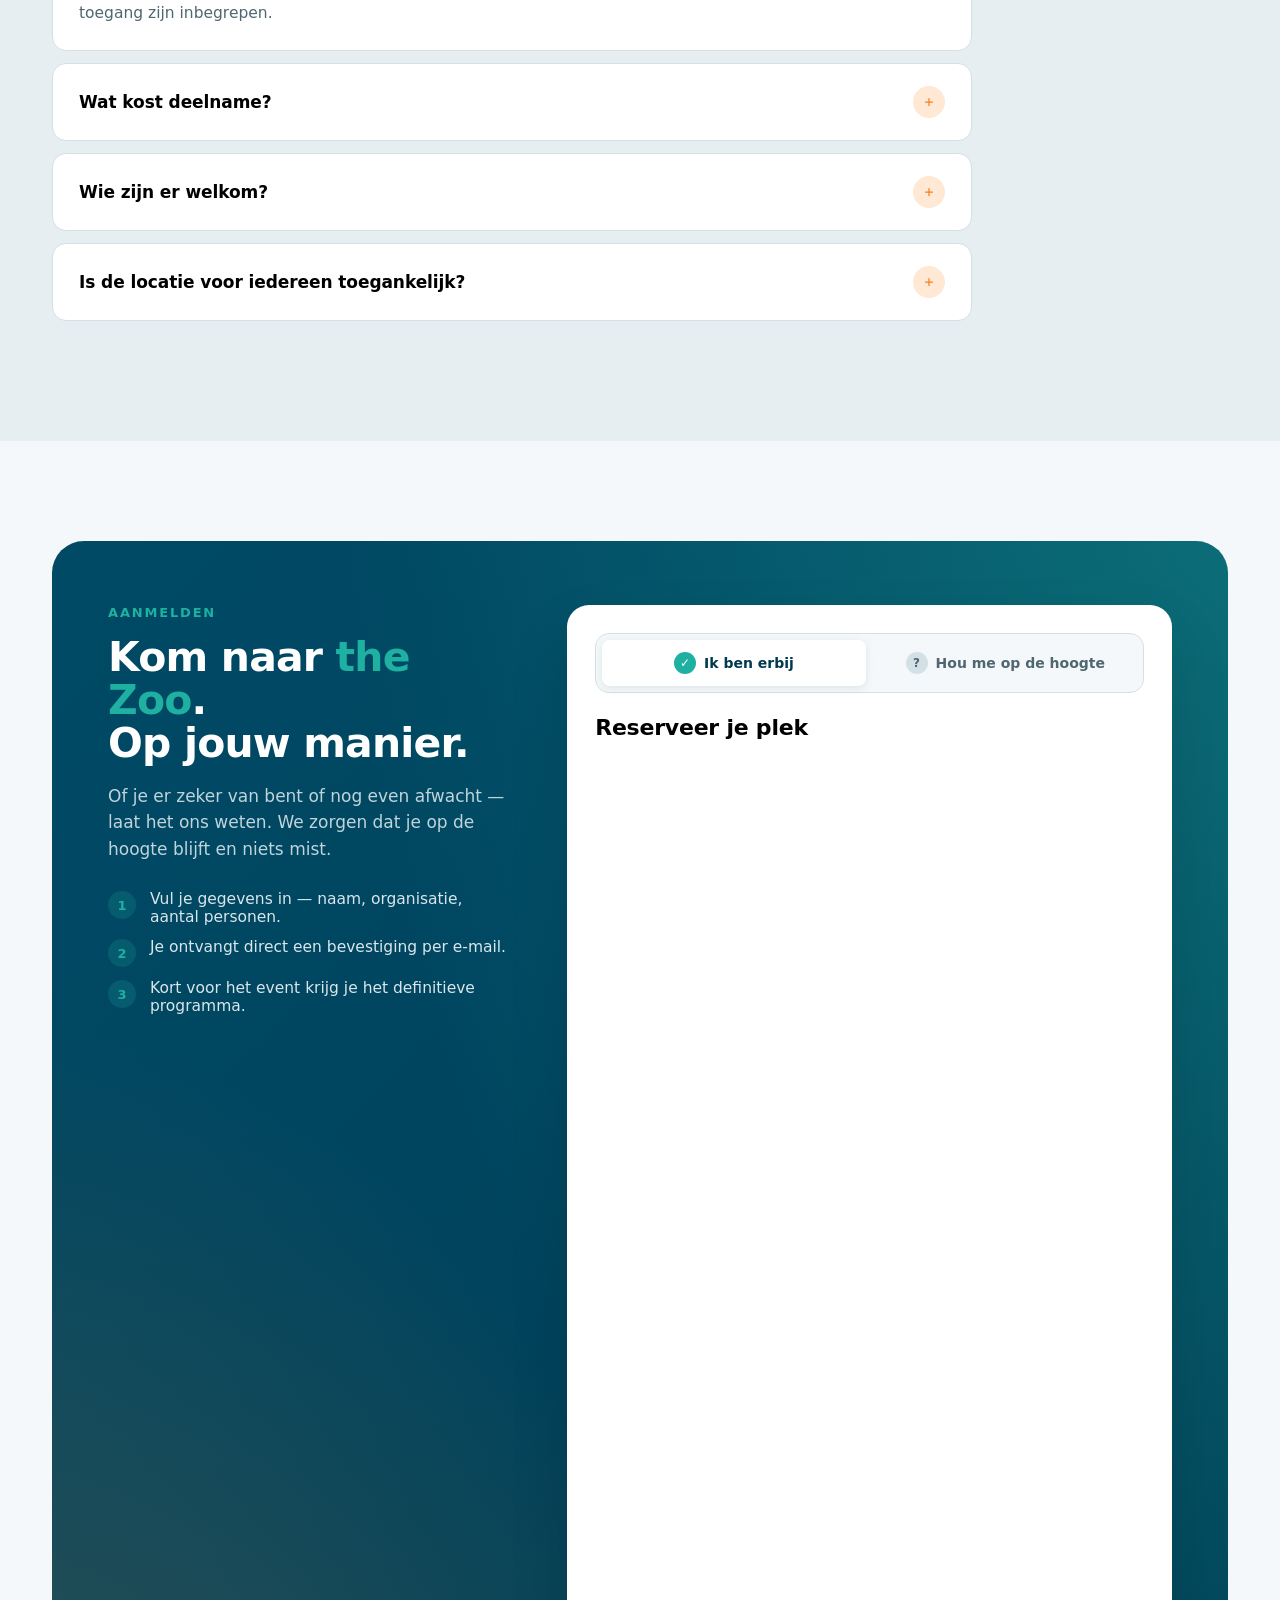
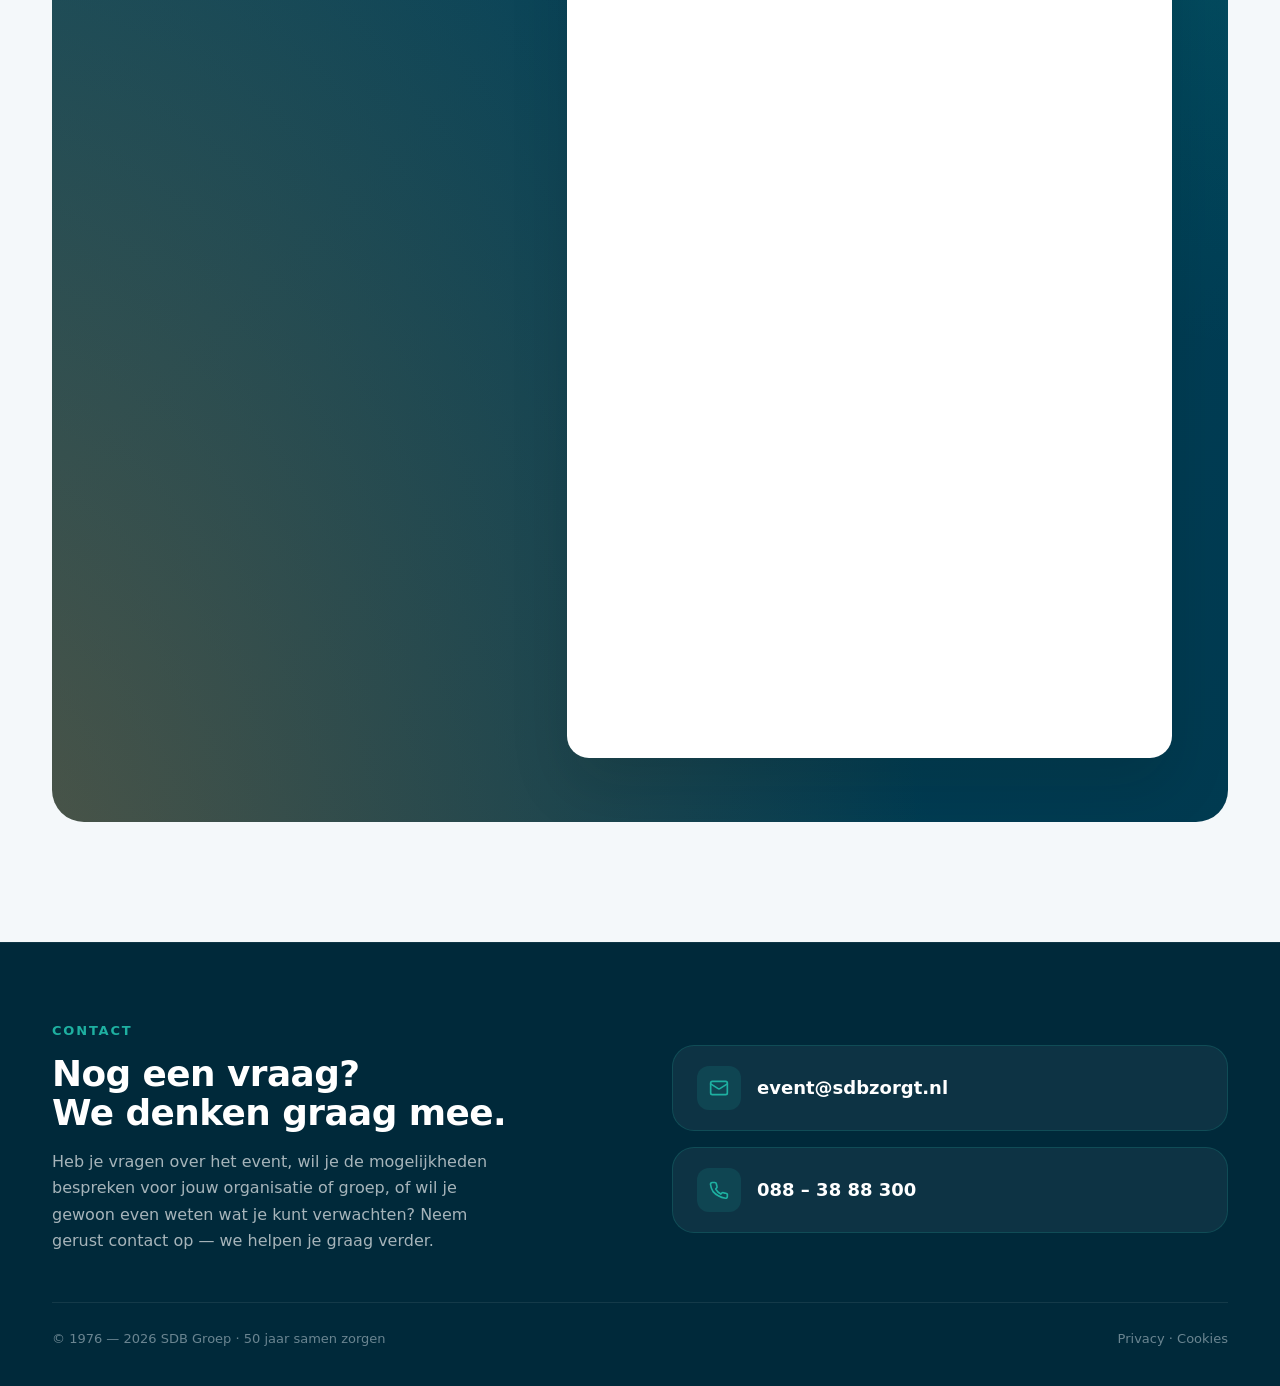
==== commit 881a93da: "Hero geen kleur links en oranje rechts Gradient blauw links weg, beetje achtergrond vignette links v" ====
--- a/index.html
+++ b/index.html
@@ -156,19 +156,17 @@
     overflow: hidden;
   }
 
-  /* Warm orange gradient overlay */
+  /* Transparent-left orange-right gradient overlay */
   .hero::after {
     content: "";
     position: absolute; inset: 0; z-index: 1;
     background:
-      radial-gradient(ellipse 80% 60% at 0% 50%, rgba(180, 70, 10, 0.72) 0%, transparent 65%),
-      radial-gradient(ellipse 60% 80% at 100% 20%, rgba(210, 100, 10, 0.45) 0%, transparent 60%),
       linear-gradient(
-        135deg,
-        rgba(140, 55, 10, 0.55) 0%,
-        rgba(170, 75, 15, 0.40) 40%,
-        rgba(200, 95, 10, 0.30) 70%,
-        rgba(220, 110, 20, 0.35) 100%
+        105deg,
+        rgba(0, 20, 30, 0.38) 0%,
+        rgba(0, 40, 56, 0.30) 30%,
+        rgba(140, 65, 8, 0.45) 62%,
+        rgba(205, 98, 8, 0.62) 100%
       );
     pointer-events: none;
   }
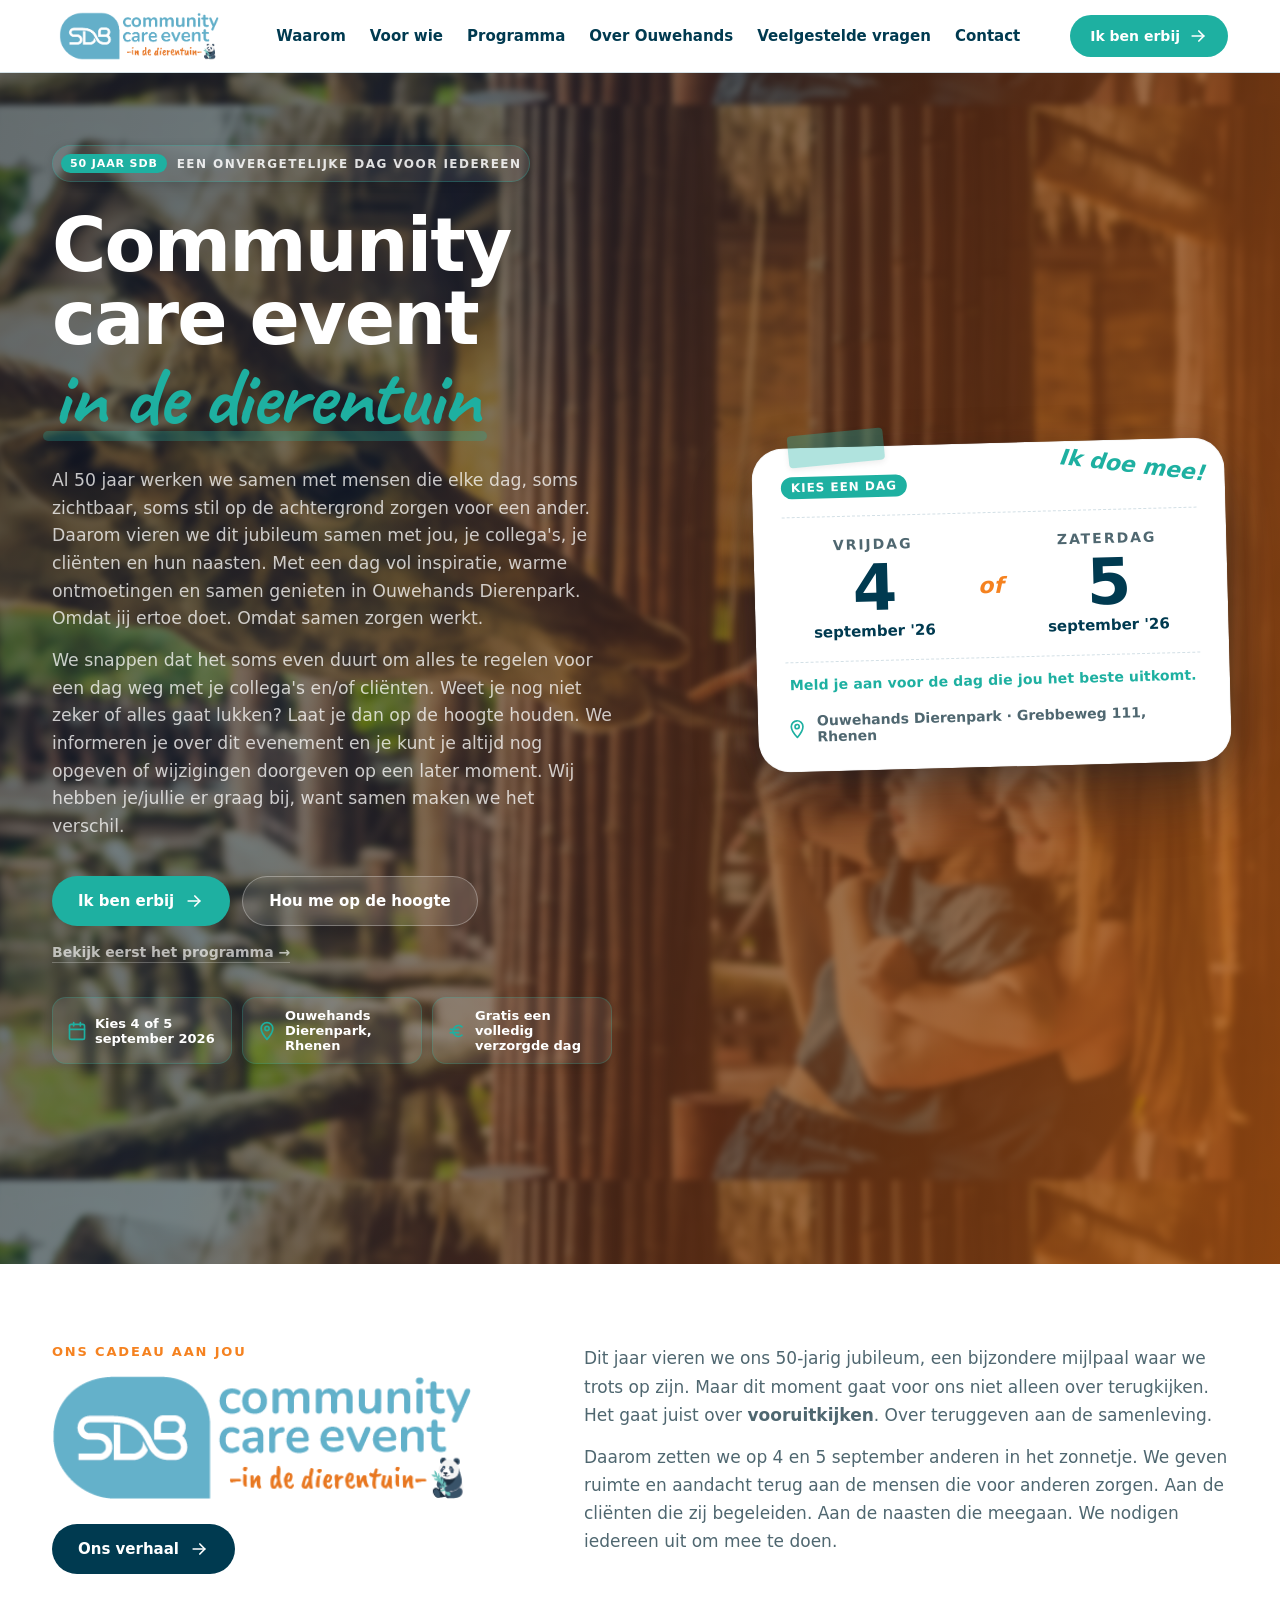
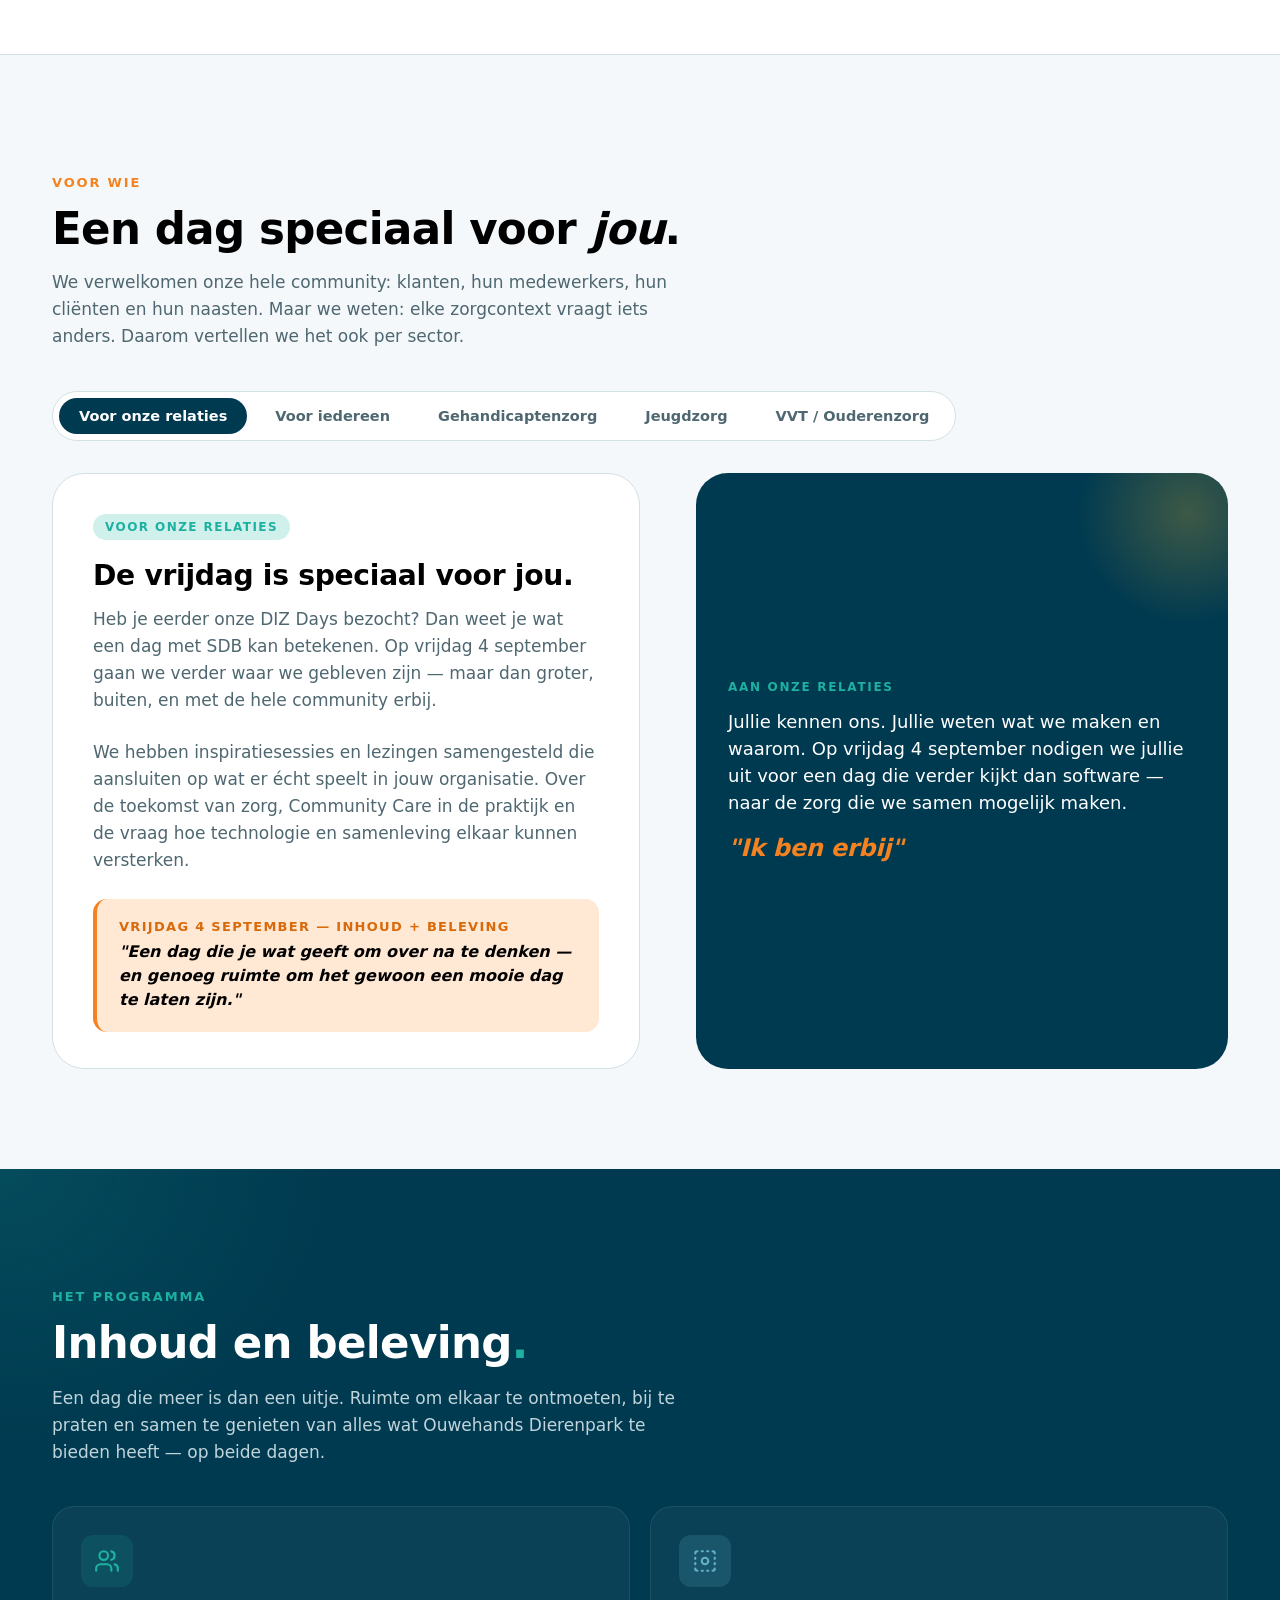
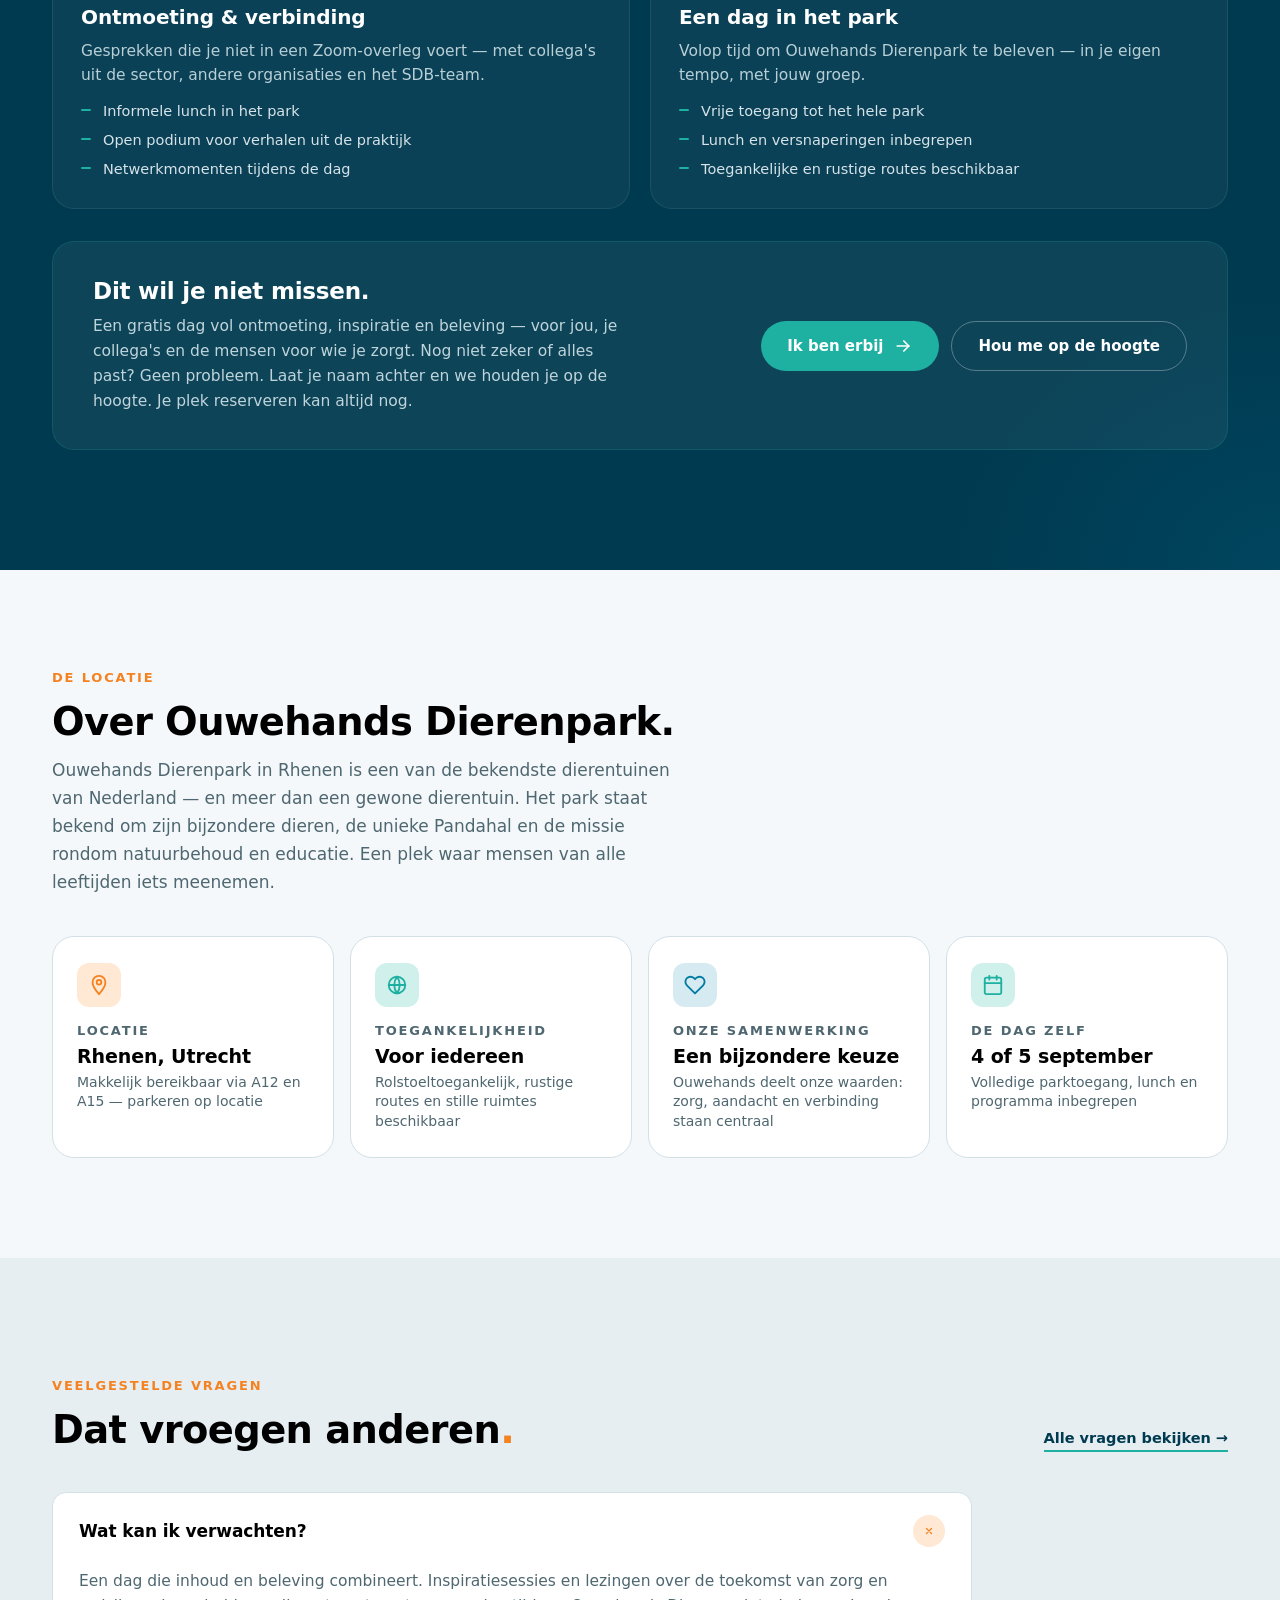
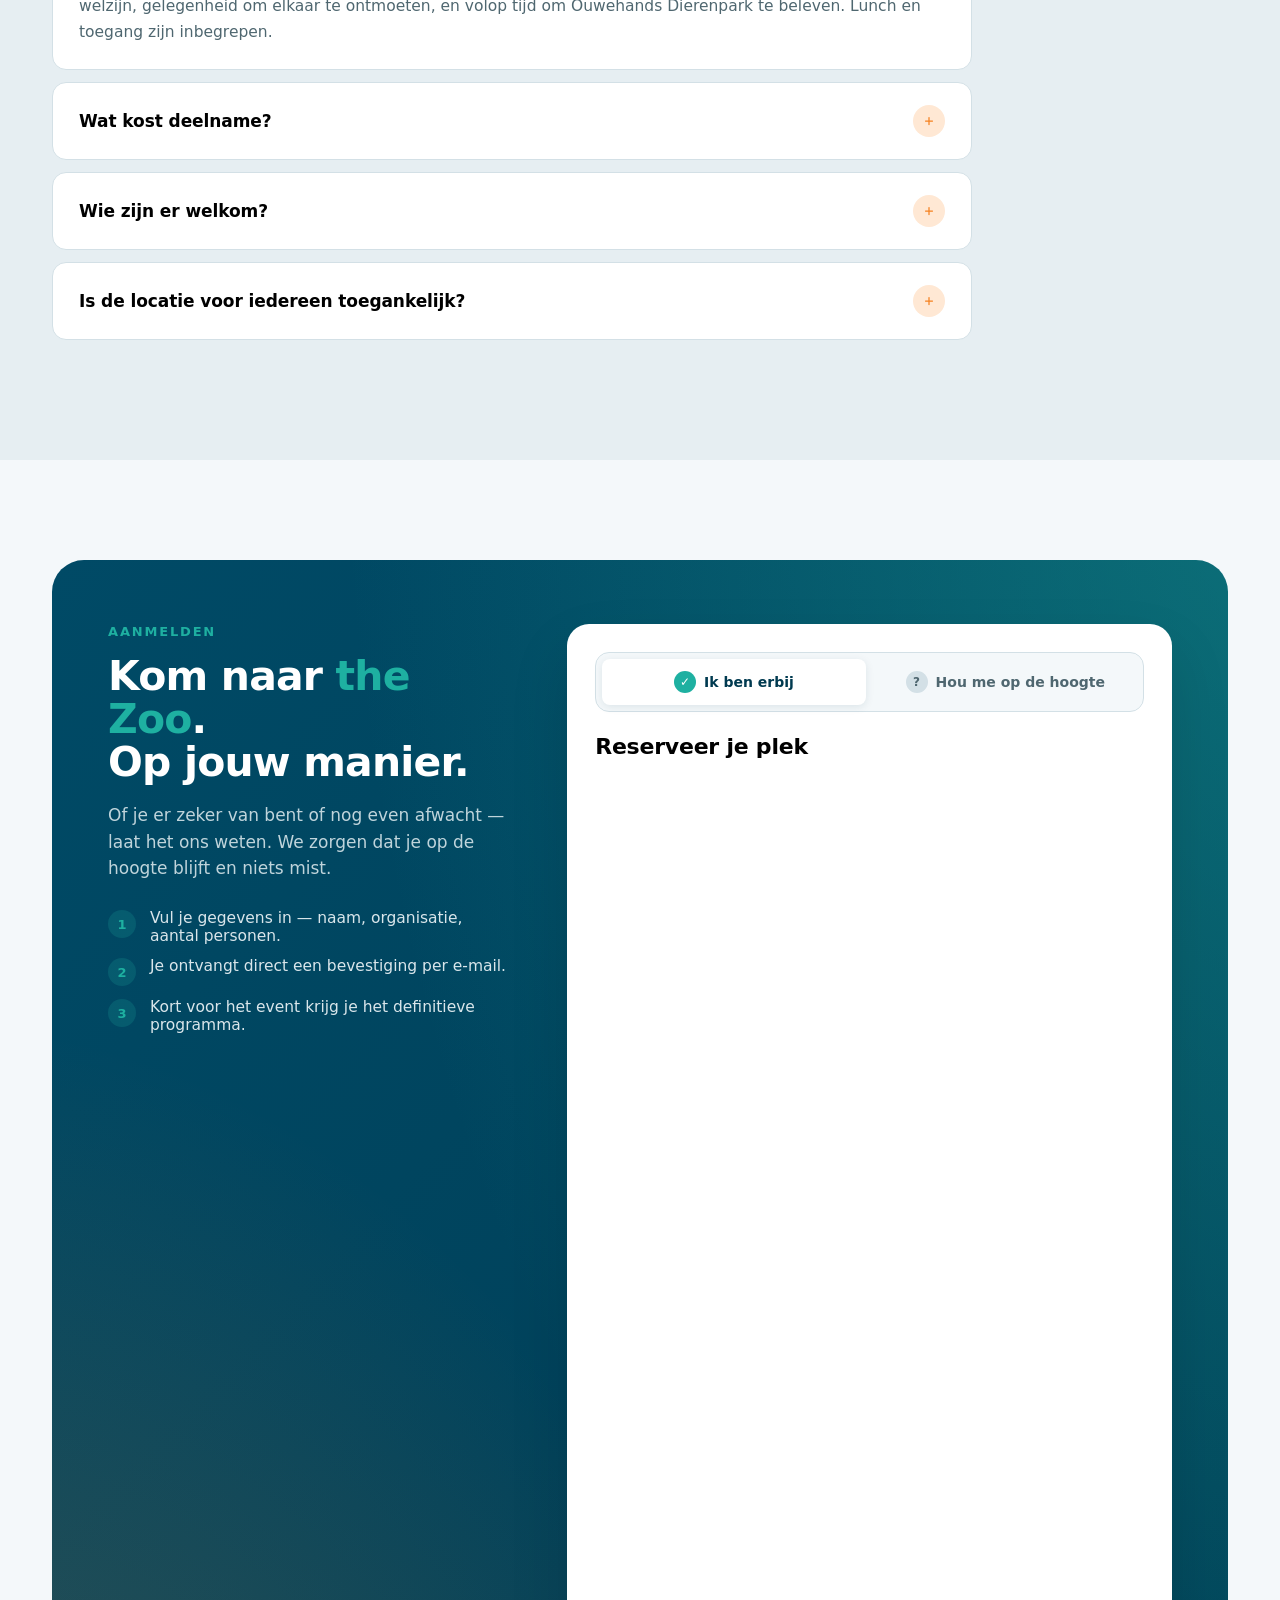
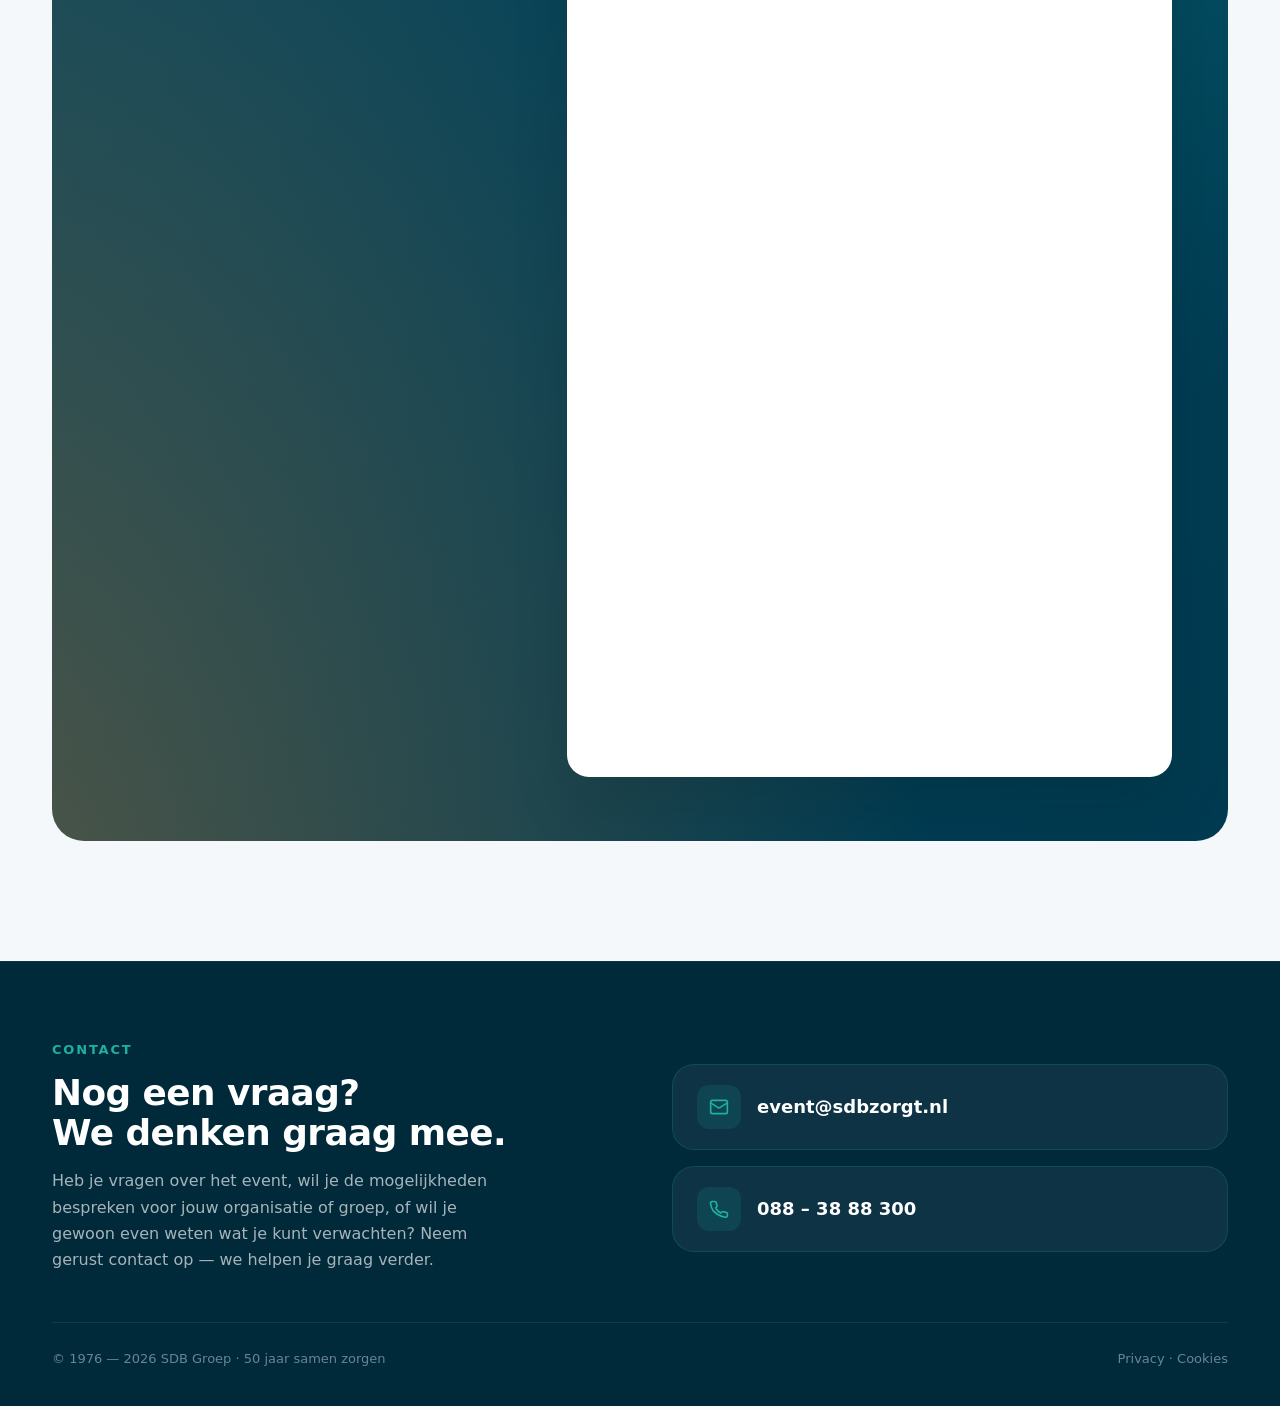
==== commit 72f838a9: "Aanpassing voor wie sectie Alle tabs doelgroepen krijgen dezelfde teal kleur" ====
--- a/index.html
+++ b/index.html
@@ -549,9 +549,7 @@
   }
 
   /* per-audience accent colors */
-  .aud-panel[data-aud="ghz"] .aud-body .badge { background: var(--sdb-orange-soft); color: var(--sdb-orange-deep); }
-  .aud-panel[data-aud="jeugd"] .aud-body .badge { background: var(--sdb-teal-soft); color: var(--sdb-teal); }
-  .aud-panel[data-aud="vvt"] .aud-body .badge { background: var(--sdb-sky-soft); color: var(--sdb-blue-deep); }
+  .aud-body .badge { background: var(--sdb-teal-soft); color: var(--sdb-teal); }
 
   /* ============ PROGRAMMA ============ */
   .programma {
@@ -1092,7 +1090,7 @@
         </span>
         <span>
           <svg class="ic" width="16" height="16" viewBox="0 0 24 24" fill="none" stroke="currentColor" stroke-width="2" stroke-linecap="round" stroke-linejoin="round"><path d="M18 7a6.5 6.5 0 1 0 0 10"/><path d="M4 10h10"/><path d="M4 14h10"/></svg>
-          Gratis — een volledig verzorgde dag
+          Gratis een volledig verzorgde dag
         </span>
       </div>
     </div>
@@ -1100,7 +1098,7 @@
     <div class="save-card" aria-label="Save the date">
       <div class="save-scribble">Ik doe mee!</div>
       <div class="save-card-head">
-        <span class="pill">Kies één dag</span>
+        <span class="pill">Kies een dag</span>
       </div>
       <div class="save-date">
         <div class="d">
@@ -1129,7 +1127,7 @@
   <div class="wrap intro-grid">
     <div>
       <div class="eyebrow">Ons cadeau aan jou</div>
-      <img src="sdb-ccevent-dierentuin-logo-klein.png" alt="SDB Community Care Event — in de dierentuin" style="width: 100%; max-width: 320px; height: auto; margin-top: 16px; display: block;" />
+      <img src="sdb-ccevent-dierentuin-logo-klein.png" alt="SDB Community Care Event — in de dierentuin" style="width: 100%; max-width: 420px; height: auto; margin-top: 16px; display: block;" />
       <a class="btn btn-dark" href="/ons-verhaal" style="margin-top: 24px; display: inline-flex;">
         Ons verhaal
         <svg class="ic" width="16" height="16" viewBox="0 0 24 24" fill="none" stroke="currentColor" stroke-linecap="round" stroke-linejoin="round"><path d="M5 12h14"/><path d="M13 6l6 6-6 6"/></svg>
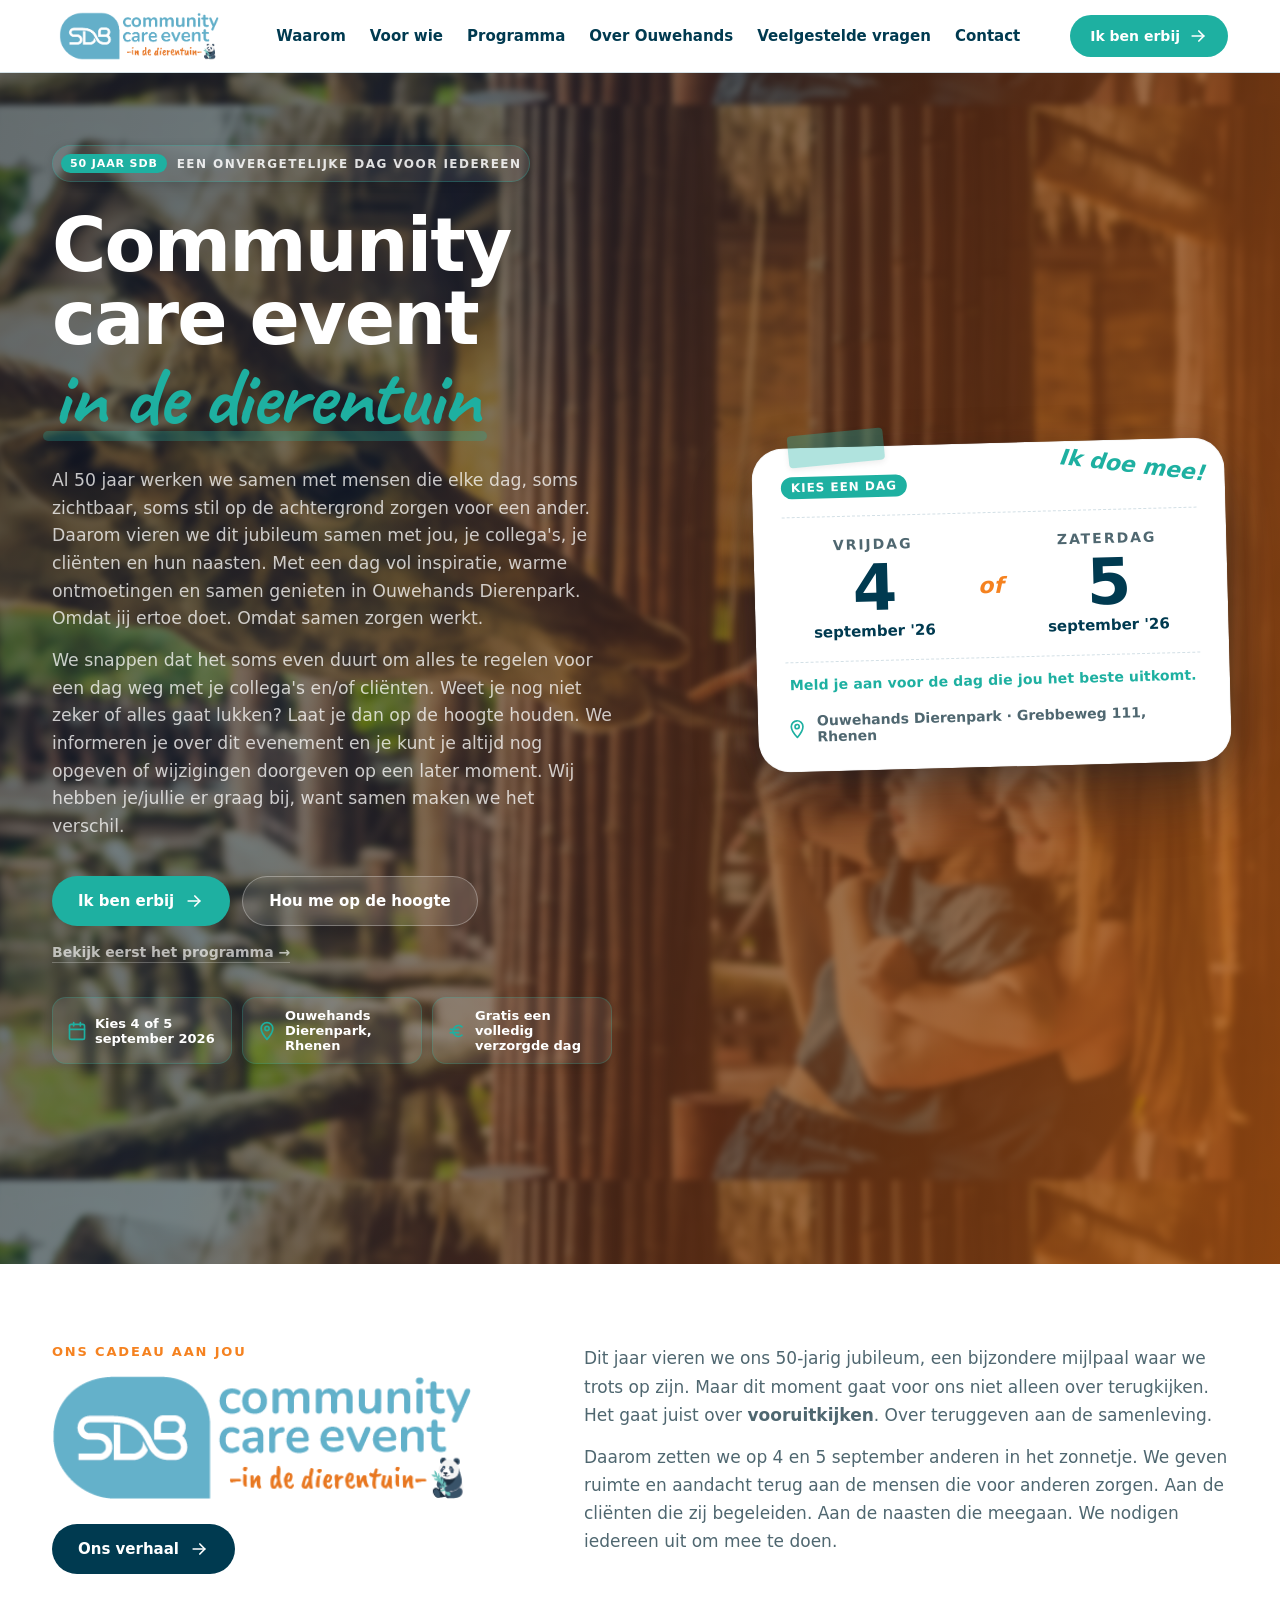
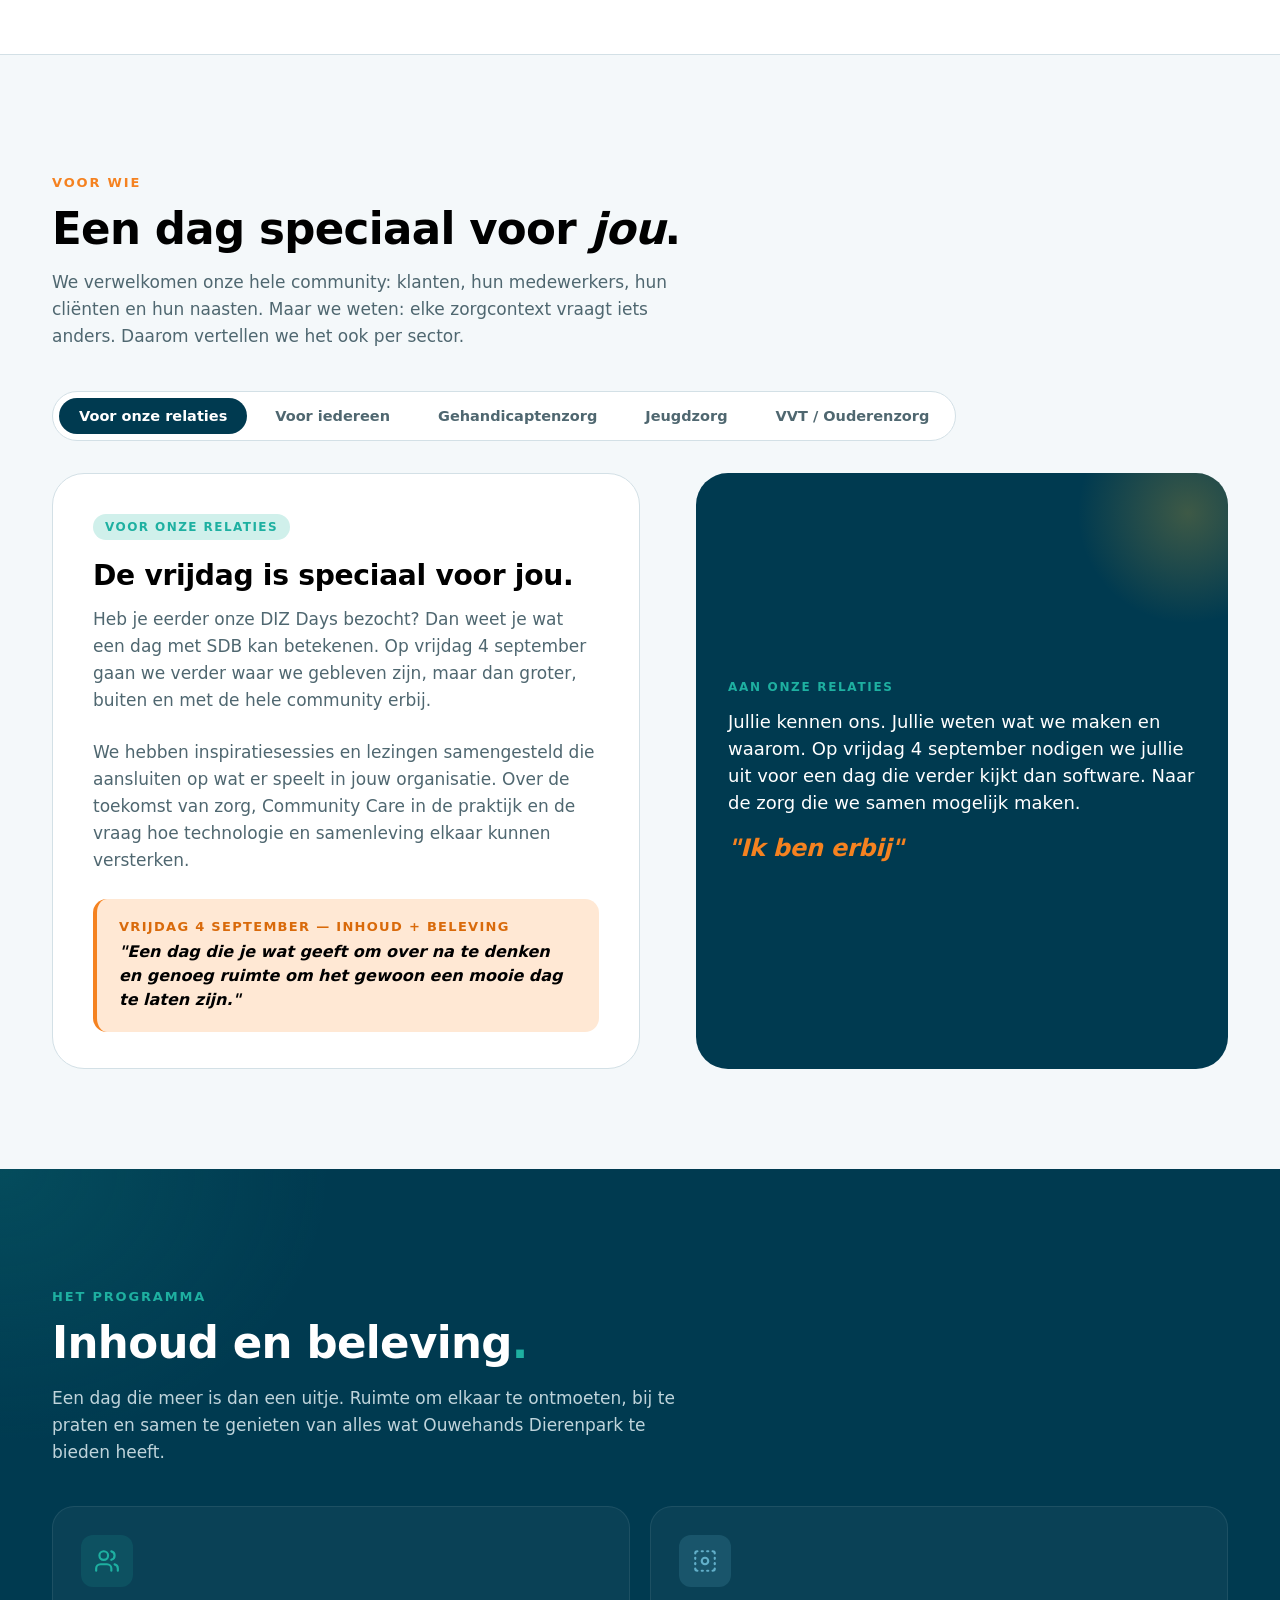
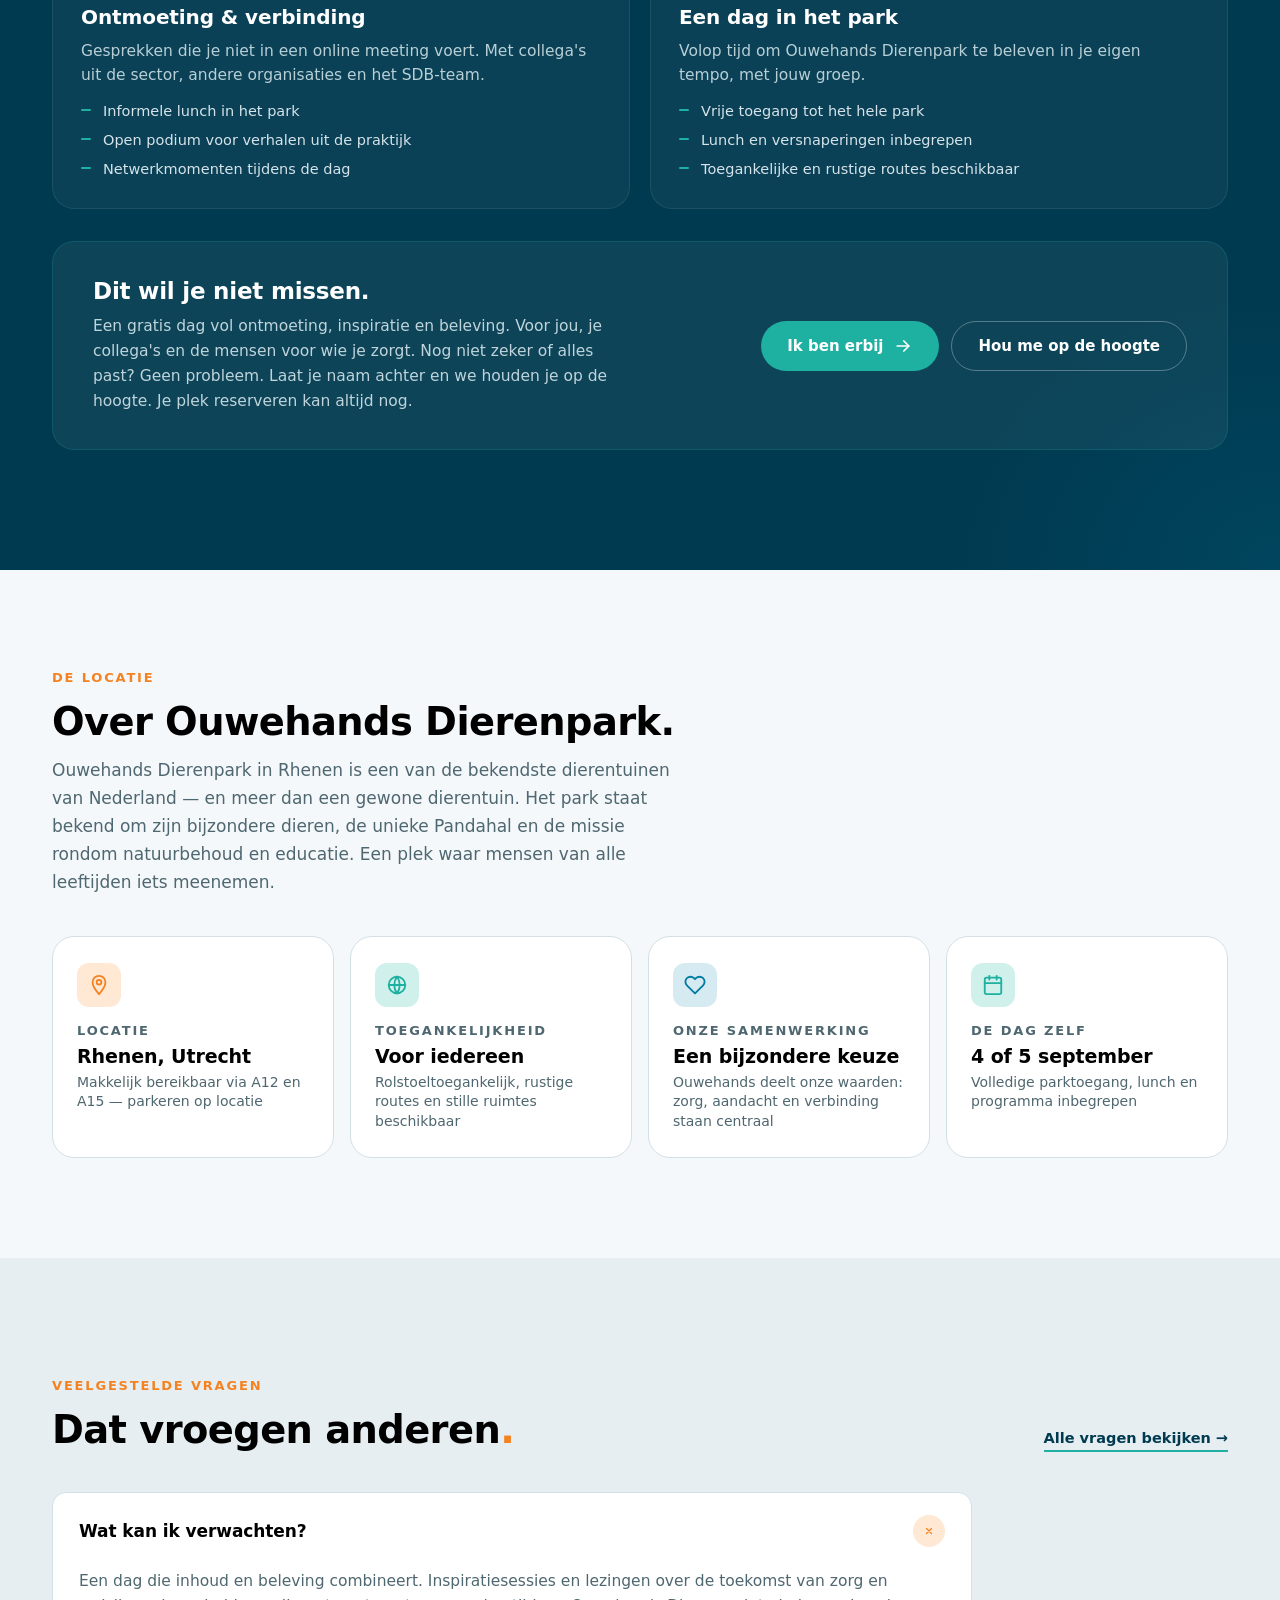
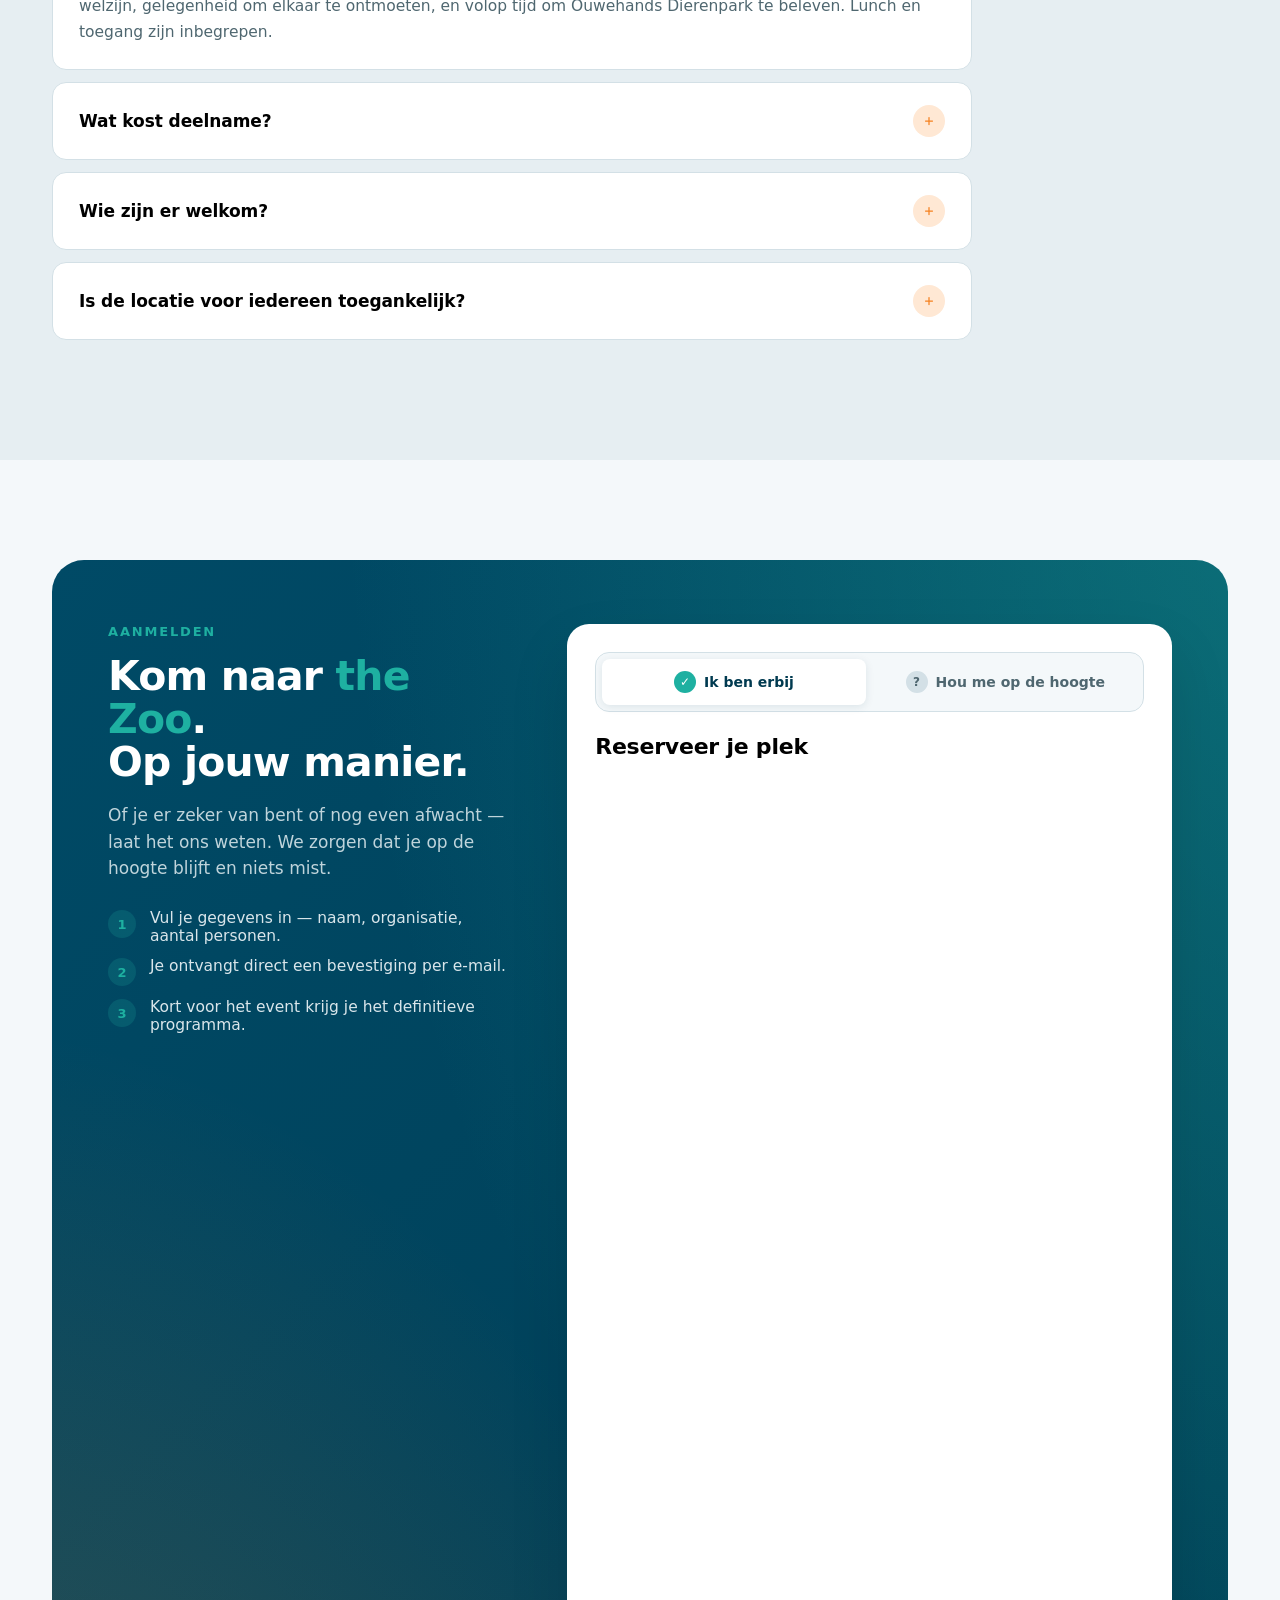
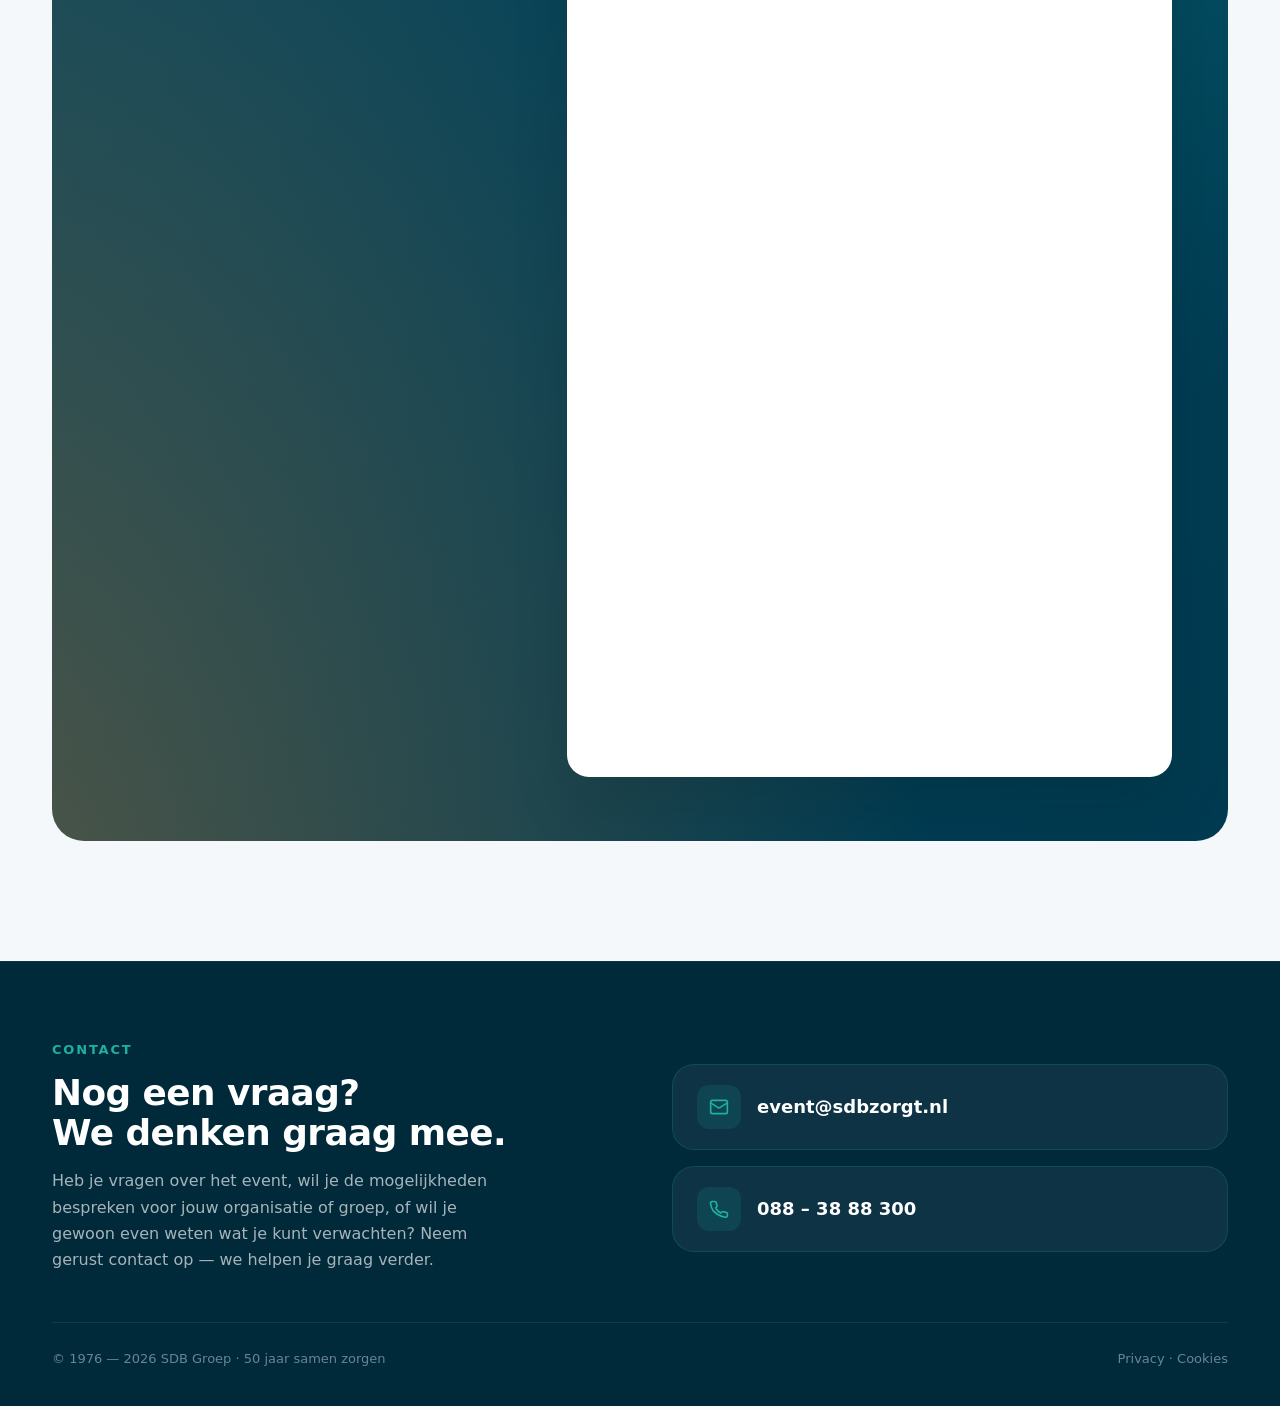
==== commit aa51efeb: "Tekstuele aanpassingen Tekstaanpassingen met minder em dash strepen van AI-taal." ====
--- a/index.html
+++ b/index.html
@@ -1162,17 +1162,17 @@
       <div class="aud-body">
         <span class="badge" style="background: var(--sdb-teal-soft); color: var(--sdb-teal);">Voor onze relaties</span>
         <h3>De vrijdag is speciaal voor jou.</h3>
-        <p class="lede">Heb je eerder onze DIZ Days bezocht? Dan weet je wat een dag met SDB kan betekenen. Op vrijdag 4 september gaan we verder waar we gebleven zijn — maar dan groter, buiten, en met de hele community erbij.</p>
-        <p class="lede">We hebben inspiratiesessies en lezingen samengesteld die aansluiten op wat er écht speelt in jouw organisatie. Over de toekomst van zorg, Community Care in de praktijk en de vraag hoe technologie en samenleving elkaar kunnen versterken.</p>
+        <p class="lede">Heb je eerder onze DIZ Days bezocht? Dan weet je wat een dag met SDB kan betekenen. Op vrijdag 4 september gaan we verder waar we gebleven zijn, maar dan groter, buiten en met de hele community erbij.</p>
+        <p class="lede">We hebben inspiratiesessies en lezingen samengesteld die aansluiten op wat er speelt in jouw organisatie. Over de toekomst van zorg, Community Care in de praktijk en de vraag hoe technologie en samenleving elkaar kunnen versterken.</p>
         <div class="aud-callout">
           <b>Vrijdag 4 september — inhoud + beleving</b>
-          <p>"Een dag die je wat geeft om over na te denken — en genoeg ruimte om het gewoon een mooie dag te laten zijn."</p>
+          <p>"Een dag die je wat geeft om over na te denken en genoeg ruimte om het gewoon een mooie dag te laten zijn."</p>
         </div>
       </div>
       <div class="aud-side">
         <div class="aud-quote">
           <div class="who">Aan onze relaties</div>
-          <div class="msg">Jullie kennen ons. Jullie weten wat we maken en waarom. Op vrijdag 4 september nodigen we jullie uit voor een dag die verder kijkt dan software — naar de zorg die we samen mogelijk maken.</div>
+          <div class="msg">Jullie kennen ons. Jullie weten wat we maken en waarom. Op vrijdag 4 september nodigen we jullie uit voor een dag die verder kijkt dan software. Naar de zorg die we samen mogelijk maken.</div>
           <div class="sign">"Ik ben erbij"</div>
         </div>
       </div>
@@ -1183,7 +1183,7 @@
     <div class="aud-panel" data-aud="allen">
       <div class="aud-body">
         <span class="badge">Onze hele community</span>
-        <h3>De hele zorg- en welzijnscommunity, onder één boom.</h3>
+        <h3>De hele community bij elkaar.</h3>
         <p class="lede">Of je nu werkt in de jeugdzorg, gehandicaptenzorg, VVT of een andere tak van zorg en kinderopvang: je bent van harte welkom. Ook als klant, medewerker, bestuurder of partner van SDB.</p>
         <p class="lede">Naast de inhoudelijke programma's is dit vooral een dag om elkaar te ontmoeten. Over sectoren heen. Andere perspectieven, dezelfde drijfveer: zorgen dat mensen zich gezien voelen.</p>
         <div class="aud-callout">
@@ -1194,7 +1194,7 @@
       <div class="aud-side">
         <div class="aud-quote">
           <div class="who">Een open uitnodiging</div>
-          <div class="msg">We nodigen iedereen uit om mee te doen. Ruimte om te denken, te verbinden en te genieten — in een setting die inspiratie geeft en tijd voor aandacht.</div>
+          <div class="msg">We nodigen iedereen uit om mee te doen. Ruimte om te denken, te verbinden en te genieten in een setting die inspiratie geeft en tijd voor aandacht.</div>
           <div class="sign">"Samen"</div>
         </div>
       </div>
@@ -1269,7 +1269,7 @@
     <div class="prog-head">
       <div class="eyebrow">Het programma</div>
       <h2>Inhoud en beleving<span class="hl">.</span></h2>
-      <p>Een dag die meer is dan een uitje. Ruimte om elkaar te ontmoeten, bij te praten en samen te genieten van alles wat Ouwehands Dierenpark te bieden heeft — op beide dagen.</p>
+      <p>Een dag die meer is dan een uitje. Ruimte om elkaar te ontmoeten, bij te praten en samen te genieten van alles wat Ouwehands Dierenpark te bieden heeft.</p>
     </div>
 
     <div class="prog-grid" style="grid-template-columns: repeat(2, 1fr);">
@@ -1278,7 +1278,7 @@
           <svg width="26" height="26" viewBox="0 0 24 24" fill="none" stroke="currentColor" stroke-width="2" stroke-linecap="round" stroke-linejoin="round"><path d="M16 21v-2a4 4 0 0 0-4-4H6a4 4 0 0 0-4 4v2"/><circle cx="9" cy="7" r="4"/><path d="M22 21v-2a4 4 0 0 0-3-3.87"/><path d="M16 3.13a4 4 0 0 1 0 7.75"/></svg>
         </div>
         <h3>Ontmoeting &amp; verbinding</h3>
-        <p>Gesprekken die je niet in een Zoom-overleg voert — met collega's uit de sector, andere organisaties en het SDB-team.</p>
+        <p>Gesprekken die je niet in een online meeting voert. Met collega's uit de sector, andere organisaties en het SDB-team.</p>
         <ul>
           <li>Informele lunch in het park</li>
           <li>Open podium voor verhalen uit de praktijk</li>
@@ -1290,7 +1290,7 @@
           <svg width="26" height="26" viewBox="0 0 24 24" fill="none" stroke="currentColor" stroke-width="2" stroke-linecap="round" stroke-linejoin="round"><path d="M5 3a2 2 0 0 0-2 2"/><path d="M19 3a2 2 0 0 1 2 2"/><path d="M21 19a2 2 0 0 1-2 2"/><path d="M5 21a2 2 0 0 1-2-2"/><path d="M9 3h1"/><path d="M9 21h1"/><path d="M14 3h1"/><path d="M14 21h1"/><path d="M3 9v1"/><path d="M21 9v1"/><path d="M3 14v1"/><path d="M21 14v1"/><circle cx="12" cy="12" r="3"/></svg>
         </div>
         <h3>Een dag in het park</h3>
-        <p>Volop tijd om Ouwehands Dierenpark te beleven — in je eigen tempo, met jouw groep.</p>
+        <p>Volop tijd om Ouwehands Dierenpark te beleven in je eigen tempo, met jouw groep.</p>
         <ul>
           <li>Vrije toegang tot het hele park</li>
           <li>Lunch en versnaperingen inbegrepen</li>
@@ -1303,7 +1303,7 @@
     <div class="prog-cta-nudge">
       <div class="prog-cta-nudge-copy">
         <h3>Dit wil je niet missen.</h3>
-        <p>Een gratis dag vol ontmoeting, inspiratie en beleving — voor jou, je collega's en de mensen voor wie je zorgt. Nog niet zeker of alles past? Geen probleem. Laat je naam achter en we houden je op de hoogte. Je plek reserveren kan altijd nog.</p>
+        <p>Een gratis dag vol ontmoeting, inspiratie en beleving. Voor jou, je collega's en de mensen voor wie je zorgt. Nog niet zeker of alles past? Geen probleem. Laat je naam achter en we houden je op de hoogte. Je plek reserveren kan altijd nog.</p>
       </div>
       <div class="prog-cta-nudge-btns">
         <a class="btn btn-primary" href="#aanmelden" data-intent="erbij">
@@ -1393,7 +1393,7 @@
           <span class="chev"><svg width="12" height="12" viewBox="0 0 24 24" fill="none" stroke="currentColor" stroke-width="2.5" stroke-linecap="round"><path d="M12 5v14M5 12h14"/></svg></span>
         </summary>
         <div class="answer">
-          Onze hele community: klanten van SDB, hun medewerkers, hun cliënten en de naasten die meegaan. Werk je in de jeugdzorg, gehandicaptenzorg of VVT — je bent van harte welkom. Andere sectoren van zorg en welzijn? Ook jij hoort erbij.
+          Onze hele community: klanten van SDB, hun medewerkers, hun cliënten en de naasten die meegaan. Werk je in de jeugdzorg, gehandicaptenzorg, VVT of in een andere sector van zorg en welzijn? Ook jij hoort erbij.
         </div>
       </details>
 
@@ -1403,7 +1403,7 @@
           <span class="chev"><svg width="12" height="12" viewBox="0 0 24 24" fill="none" stroke="currentColor" stroke-width="2.5" stroke-linecap="round"><path d="M12 5v14M5 12h14"/></svg></span>
         </summary>
         <div class="answer">
-          Ja. Ouwehands Dierenpark is toegankelijk voor rolstoelen en mensen die slecht ter been zijn. We zorgen voor rustige routes en extra ondersteuning waar dat nodig is. Geef bij aanmelding door welke behoeftes jouw groep heeft — dan regelen wij de rest.
+          Ja. Ouwehands Dierenpark is toegankelijk voor rolstoelen en mensen die slecht ter been zijn. We zorgen voor rustige routes en extra ondersteuning waar dat nodig is. Geef bij aanmelding door welke behoeftes jouw groep heeft dan regelen wij de rest.
         </div>
       </details>
     </div>
